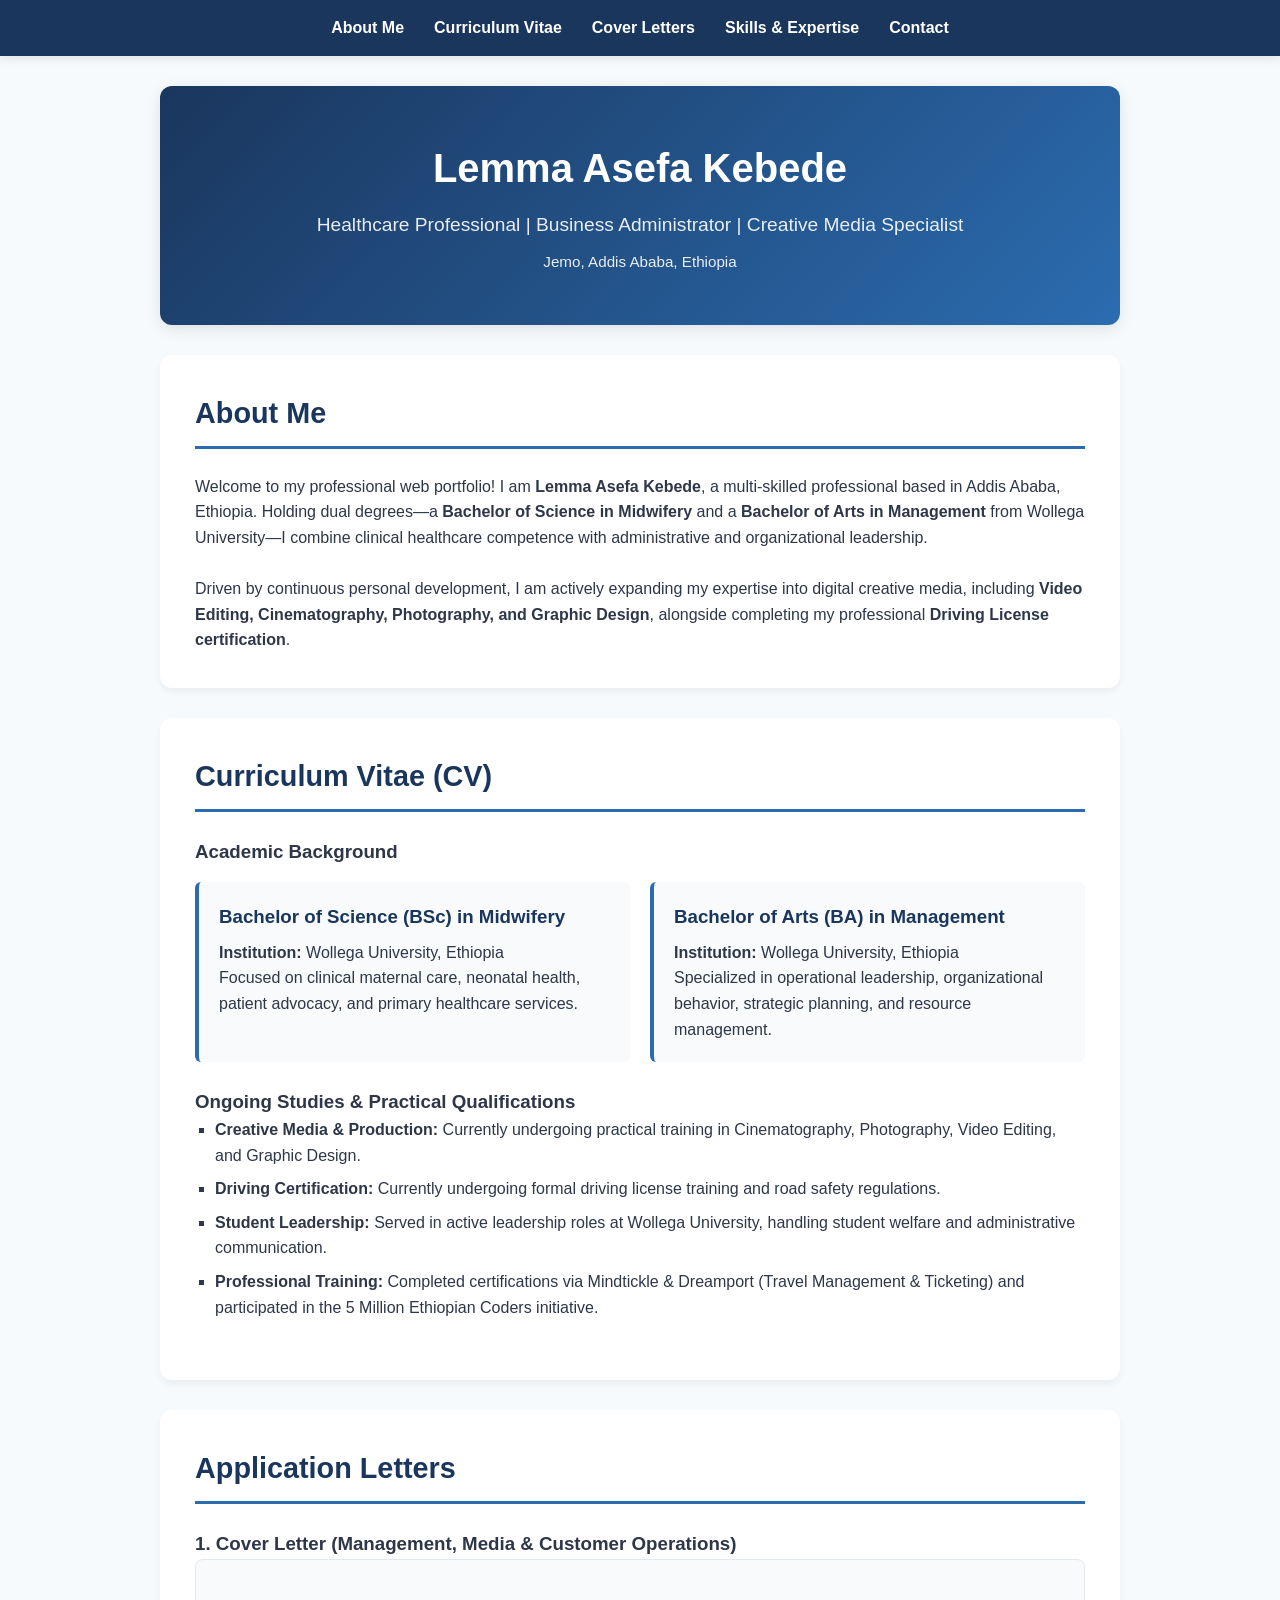
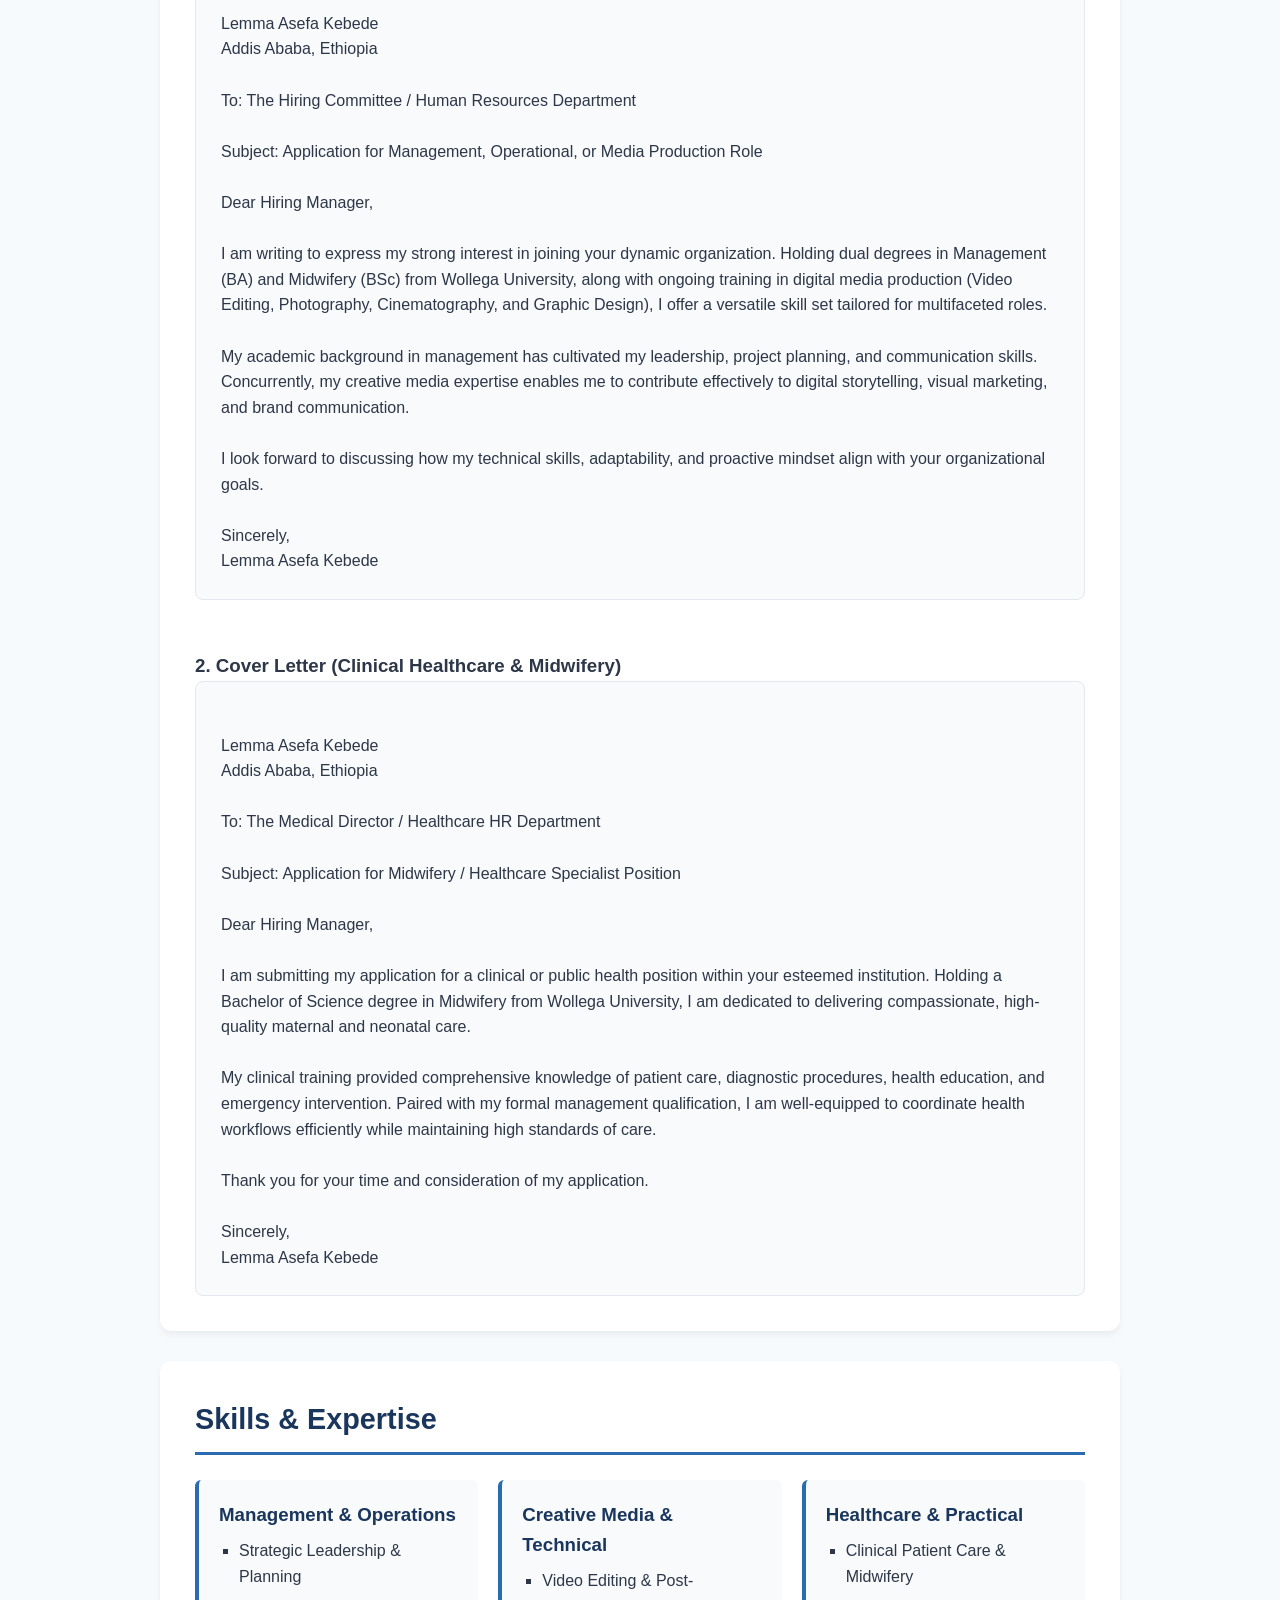
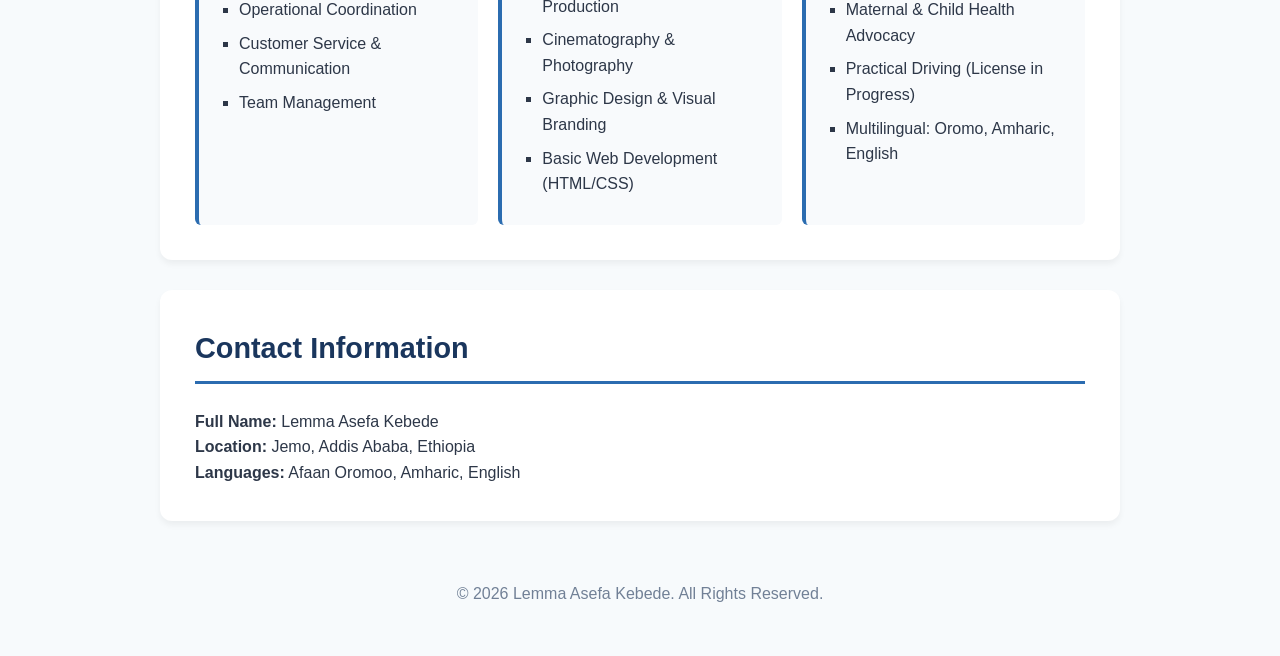
==== index.html @ 80854128 "Add files via upload" ====
<!DOCTYPE html>
<html lang="en">
<head>
    <meta charset="UTF-8">
    <meta name="viewport" content="width=device-width, initial-scale=1.0">
    <title>Lemma Asefa Kebede - Professional Portfolio</title>
    <link rel="stylesheet" href="https://cdnjs.cloudflare.com/ajax/libs/font-awesome/6.0.0/css/all.min.css">
    <style>
        :root {
            --primary-color: #1a365d;
            --secondary-color: #2b6cb0;
            --accent-color: #319795;
            --bg-color: #f7fafc;
            --card-bg: #ffffff;
            --text-color: #2d3748;
            --light-text: #718096;
        }

        * {
            box-sizing: border-box;
            margin: 0;
            padding: 0;
            font-family: 'Segoe UI', Tahoma, Geneva, Verdana, sans-serif;
        }

        body {
            background-color: var(--bg-color);
            color: var(--text-color);
            line-height: 1.6;
        }

        /* Navigation Bar */
        nav {
            background-color: var(--primary-color);
            position: sticky;
            top: 0;
            z-index: 1000;
            box-shadow: 0 2px 10px rgba(0, 0, 0, 0.1);
        }

        nav ul {
            display: flex;
            justify-content: center;
            list-style: none;
            padding: 15px 0;
            flex-wrap: wrap;
        }

        nav ul li {
            margin: 0 15px;
        }

        nav ul li a {
            color: #ffffff;
            text-decoration: none;
            font-weight: 600;
            transition: color 0.3s;
        }

        nav ul li a:hover {
            color: var(--accent-color);
        }

        /* Main Container */
        .container {
            max-width: 1000px;
            margin: 30px auto;
            padding: 0 20px;
        }

        /* Hero Section */
        .hero {
            background: linear-gradient(135deg, var(--primary-color), var(--secondary-color));
            color: white;
            padding: 50px 30px;
            border-radius: 12px;
            text-align: center;
            margin-bottom: 30px;
            box-shadow: 0 4px 15px rgba(0,0,0,0.1);
        }

        .hero h1 {
            font-size: 2.5rem;
            margin-bottom: 10px;
        }

        .hero p {
            font-size: 1.2rem;
            opacity: 0.9;
        }

        /* Content Sections */
        .section {
            background-color: var(--card-bg);
            padding: 35px;
            margin-bottom: 30px;
            border-radius: 12px;
            box-shadow: 0 4px 6px rgba(0, 0, 0, 0.05);
        }

        .section-title {
            color: var(--primary-color);
            border-bottom: 3px solid var(--secondary-color);
            padding-bottom: 10px;
            margin-bottom: 25px;
            font-size: 1.8rem;
        }

        /* Grid Layouts */
        .grid {
            display: grid;
            grid-template-columns: repeat(auto-fit, minmax(280px, 1fr));
            gap: 20px;
        }

        .card {
            background-color: #f8fafc;
            border-left: 4px solid var(--secondary-color);
            padding: 20px;
            border-radius: 6px;
        }

        .card h3 {
            color: var(--primary-color);
            margin-bottom: 8px;
        }

        /* List Items */
        ul.skills-list {
            list-style-type: square;
            margin-left: 20px;
        }

        ul.skills-list li {
            margin-bottom: 8px;
        }

        /* Application Letter Box */
        .letter-box {
            background-color: #f8fafc;
            border: 1px solid #e2e8f0;
            padding: 25px;
            border-radius: 8px;
            white-space: pre-line;
            font-family: inherit;
        }

        /* Footer */
        footer {
            text-align: center;
            padding: 20px 0;
            color: var(--light-text);
            margin-top: 40px;
        }
    </style>
</head>
<body>

    <nav>
        <ul>
            <li><a href="#about">About Me</a></li>
            <li><a href="#cv">Curriculum Vitae</a></li>
            <li><a href="#cover-letter">Cover Letters</a></li>
            <li><a href="#skills">Skills & Expertise</a></li>
            <li><a href="#contact">Contact</a></li>
        </ul>
    </nav>

    <div class="container">

        <!-- HERO SECTION -->
        <div class="hero">
            <h1>Lemma Asefa Kebede</h1>
            <p>Healthcare Professional | Business Administrator | Creative Media Specialist</p>
            <p style="font-size: 0.95rem; margin-top: 10px;">Jemo, Addis Ababa, Ethiopia</p>
        </div>

        <!-- ABOUT ME SECTION -->
        <div id="about" class="section">
            <h2 class="section-title">About Me</h2>
            <p>Welcome to my professional web portfolio! I am <strong>Lemma Asefa Kebede</strong>, a multi-skilled professional based in Addis Ababa, Ethiopia. Holding dual degrees—a <strong>Bachelor of Science in Midwifery</strong> and a <strong>Bachelor of Arts in Management</strong> from Wollega University—I combine clinical healthcare competence with administrative and organizational leadership.</p>
            <br>
            <p>Driven by continuous personal development, I am actively expanding my expertise into digital creative media, including <strong>Video Editing, Cinematography, Photography, and Graphic Design</strong>, alongside completing my professional <strong>Driving License certification</strong>.</p>
        </div>

        <!-- CURRICULUM VITAE SECTION -->
        <div id="cv" class="section">
            <h2 class="section-title">Curriculum Vitae (CV)</h2>

            <h3>Academic Background</h3>
            <div class="grid" style="margin-top: 15px; margin-bottom: 25px;">
                <div class="card">
                    <h3>Bachelor of Science (BSc) in Midwifery</h3>
                    <p><strong>Institution:</strong> Wollega University, Ethiopia</p>
                    <p>Focused on clinical maternal care, neonatal health, patient advocacy, and primary healthcare services.</p>
                </div>
                <div class="card">
                    <h3>Bachelor of Arts (BA) in Management</h3>
                    <p><strong>Institution:</strong> Wollega University, Ethiopia</p>
                    <p>Specialized in operational leadership, organizational behavior, strategic planning, and resource management.</p>
                </div>
            </div>

            <h3>Ongoing Studies & Practical Qualifications</h3>
            <ul class="skills-list" style="margin-bottom: 25px;">
                <li><strong>Creative Media & Production:</strong> Currently undergoing practical training in Cinematography, Photography, Video Editing, and Graphic Design.</li>
                <li><strong>Driving Certification:</strong> Currently undergoing formal driving license training and road safety regulations.</li>
                <li><strong>Student Leadership:</strong> Served in active leadership roles at Wollega University, handling student welfare and administrative communication.</li>
                <li><strong>Professional Training:</strong> Completed certifications via Mindtickle & Dreamport (Travel Management & Ticketing) and participated in the 5 Million Ethiopian Coders initiative.</li>
            </ul>
        </div>

        <!-- APPLICATION LETTERS SECTION -->
        <div id="cover-letter" class="section">
            <h2 class="section-title">Application Letters</h2>
            
            <h3>1. Cover Letter (Management, Media & Customer Operations)</h3>
            <div class="letter-box">
Lemma Asefa Kebede
Addis Ababa, Ethiopia

To: The Hiring Committee / Human Resources Department

Subject: Application for Management, Operational, or Media Production Role

Dear Hiring Manager,

I am writing to express my strong interest in joining your dynamic organization. Holding dual degrees in Management (BA) and Midwifery (BSc) from Wollega University, along with ongoing training in digital media production (Video Editing, Photography, Cinematography, and Graphic Design), I offer a versatile skill set tailored for multifaceted roles.

My academic background in management has cultivated my leadership, project planning, and communication skills. Concurrently, my creative media expertise enables me to contribute effectively to digital storytelling, visual marketing, and brand communication. 

I look forward to discussing how my technical skills, adaptability, and proactive mindset align with your organizational goals.

Sincerely,
Lemma Asefa Kebede
            </div>

            <br><br>

            <h3>2. Cover Letter (Clinical Healthcare & Midwifery)</h3>
            <div class="letter-box">
Lemma Asefa Kebede
Addis Ababa, Ethiopia

To: The Medical Director / Healthcare HR Department

Subject: Application for Midwifery / Healthcare Specialist Position

Dear Hiring Manager,

I am submitting my application for a clinical or public health position within your esteemed institution. Holding a Bachelor of Science degree in Midwifery from Wollega University, I am dedicated to delivering compassionate, high-quality maternal and neonatal care.

My clinical training provided comprehensive knowledge of patient care, diagnostic procedures, health education, and emergency intervention. Paired with my formal management qualification, I am well-equipped to coordinate health workflows efficiently while maintaining high standards of care.

Thank you for your time and consideration of my application.

Sincerely,
Lemma Asefa Kebede
            </div>
        </div>

        <!-- SKILLS & EXPERTISE SECTION -->
        <div id="skills" class="section">
            <h2 class="section-title">Skills & Expertise</h2>

            <div class="grid">
                <div class="card">
                    <h3>Management & Operations</h3>
                    <ul class="skills-list">
                        <li>Strategic Leadership & Planning</li>
                        <li>Operational Coordination</li>
                        <li>Customer Service & Communication</li>
                        <li>Team Management</li>
                    </ul>
                </div>

                <div class="card">
                    <h3>Creative Media & Technical</h3>
                    <ul class="skills-list">
                        <li>Video Editing & Post-Production</li>
                        <li>Cinematography & Photography</li>
                        <li>Graphic Design & Visual Branding</li>
                        <li>Basic Web Development (HTML/CSS)</li>
                    </ul>
                </div>

                <div class="card">
                    <h3>Healthcare & Practical</h3>
                    <ul class="skills-list">
                        <li>Clinical Patient Care & Midwifery</li>
                        <li>Maternal & Child Health Advocacy</li>
                        <li>Practical Driving (License in Progress)</li>
                        <li>Multilingual: Oromo, Amharic, English</li>
                    </ul>
                </div>
            </div>
        </div>

        <!-- CONTACT SECTION -->
        <div id="contact" class="section">
            <h2 class="section-title">Contact Information</h2>
            <p><strong>Full Name:</strong> Lemma Asefa Kebede</p>
            <p><strong>Location:</strong> Jemo, Addis Ababa, Ethiopia</p>
            <p><strong>Languages:</strong> Afaan Oromoo, Amharic, English</p>
        </div>

        <footer>
            <p>&copy; 2026 Lemma Asefa Kebede. All Rights Reserved.</p>
        </footer>

    </div>

</body>
</html>
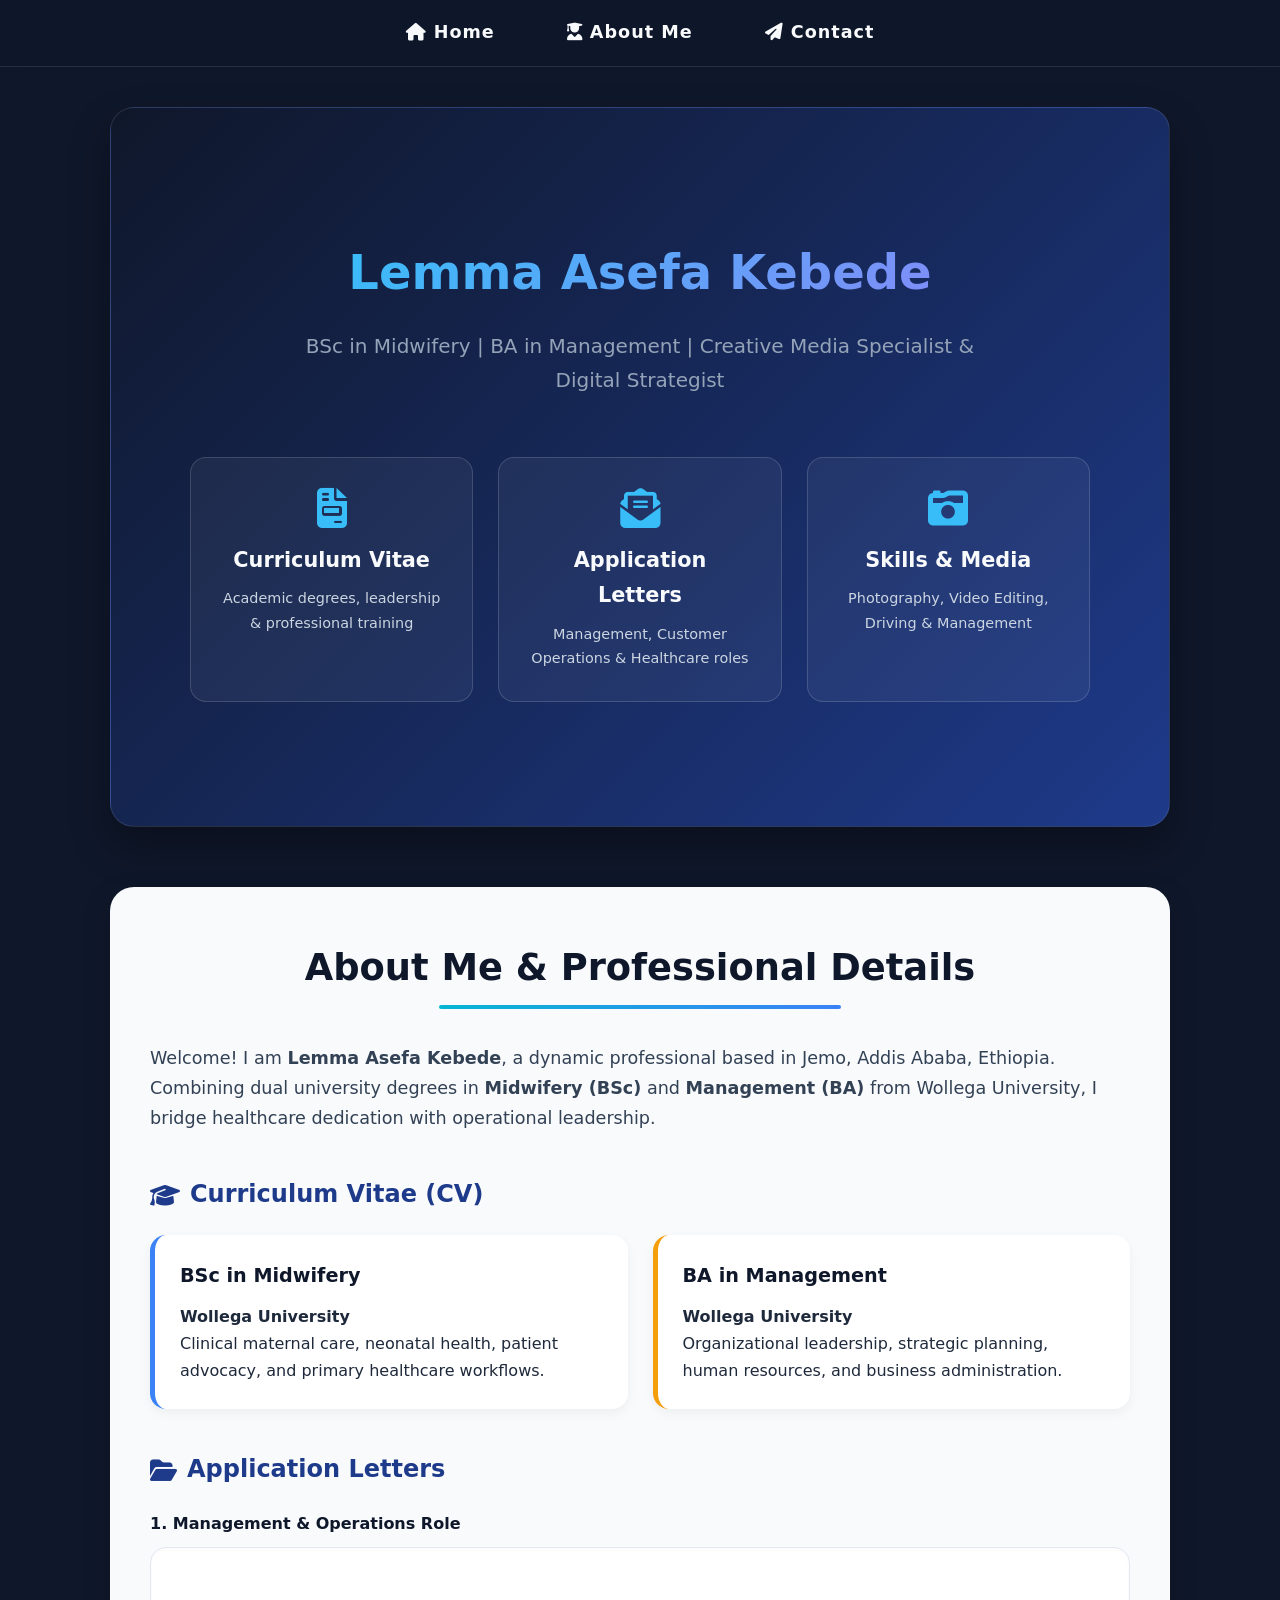
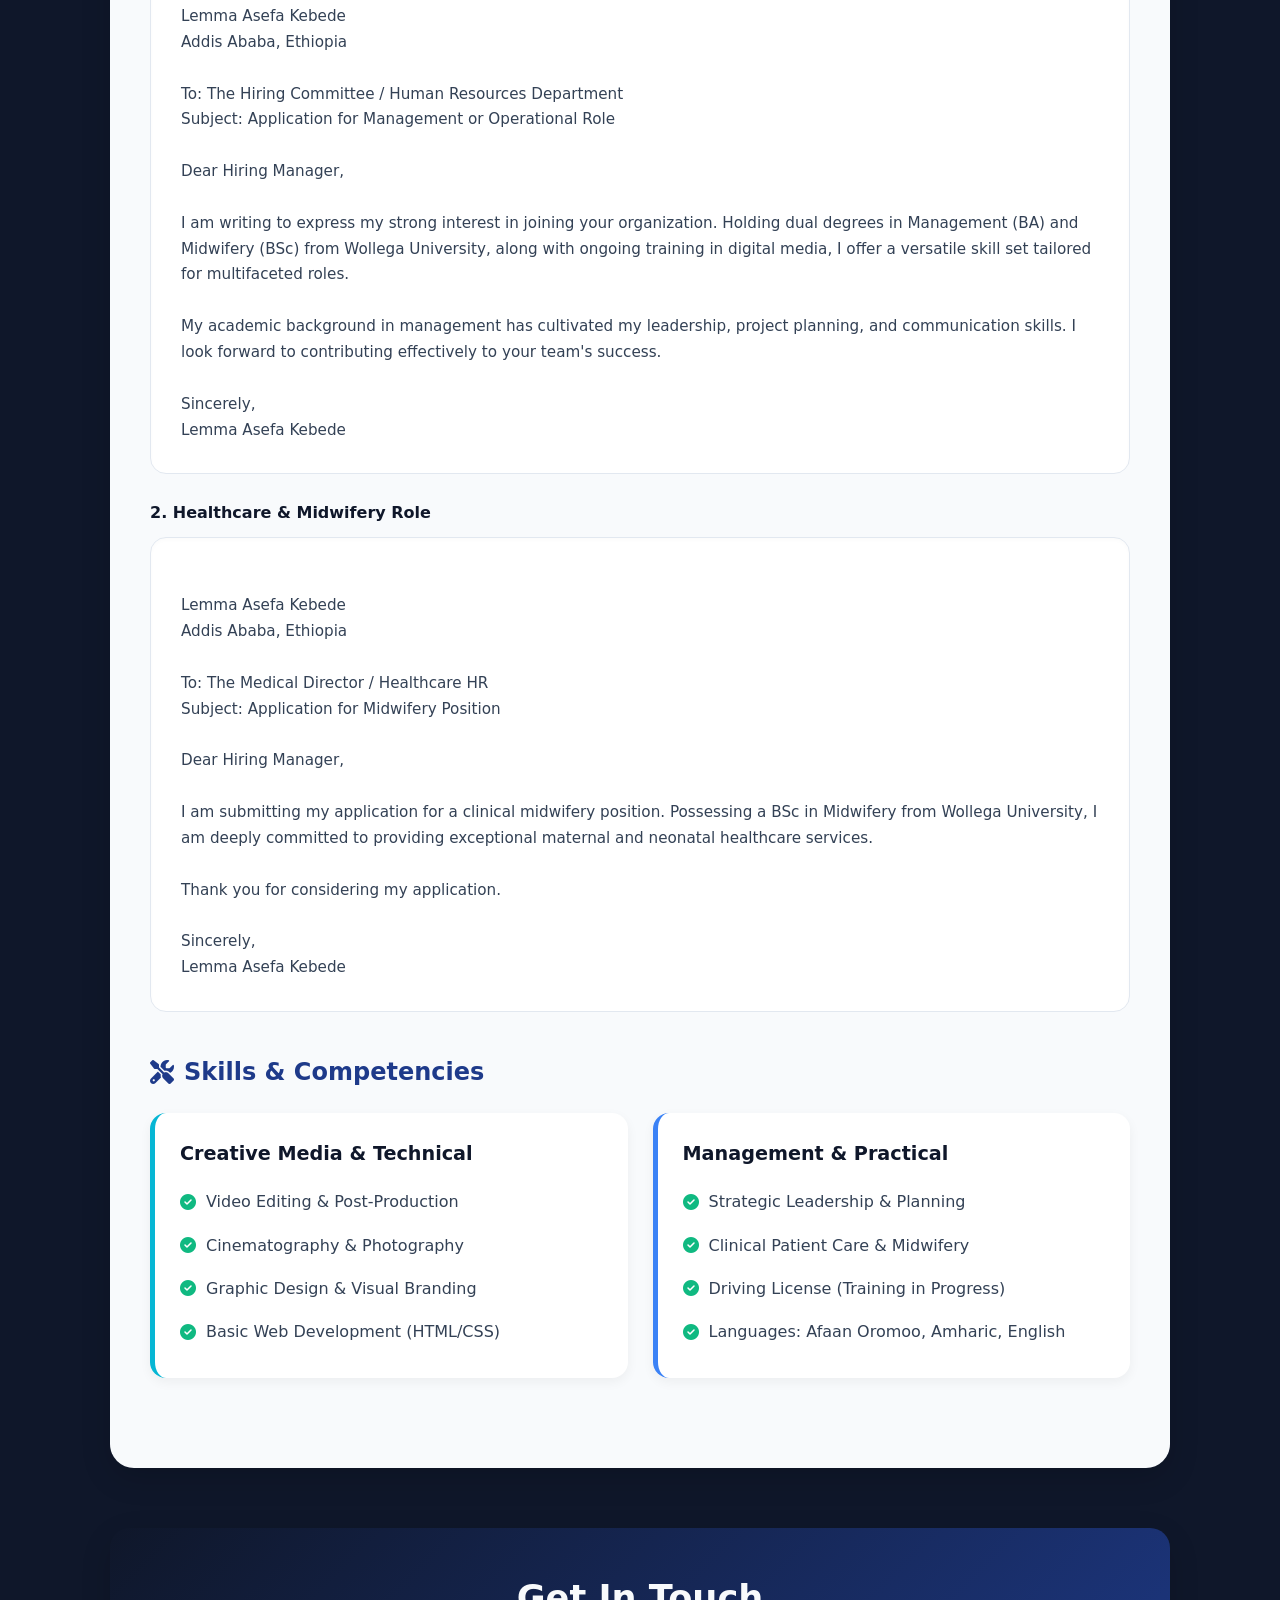
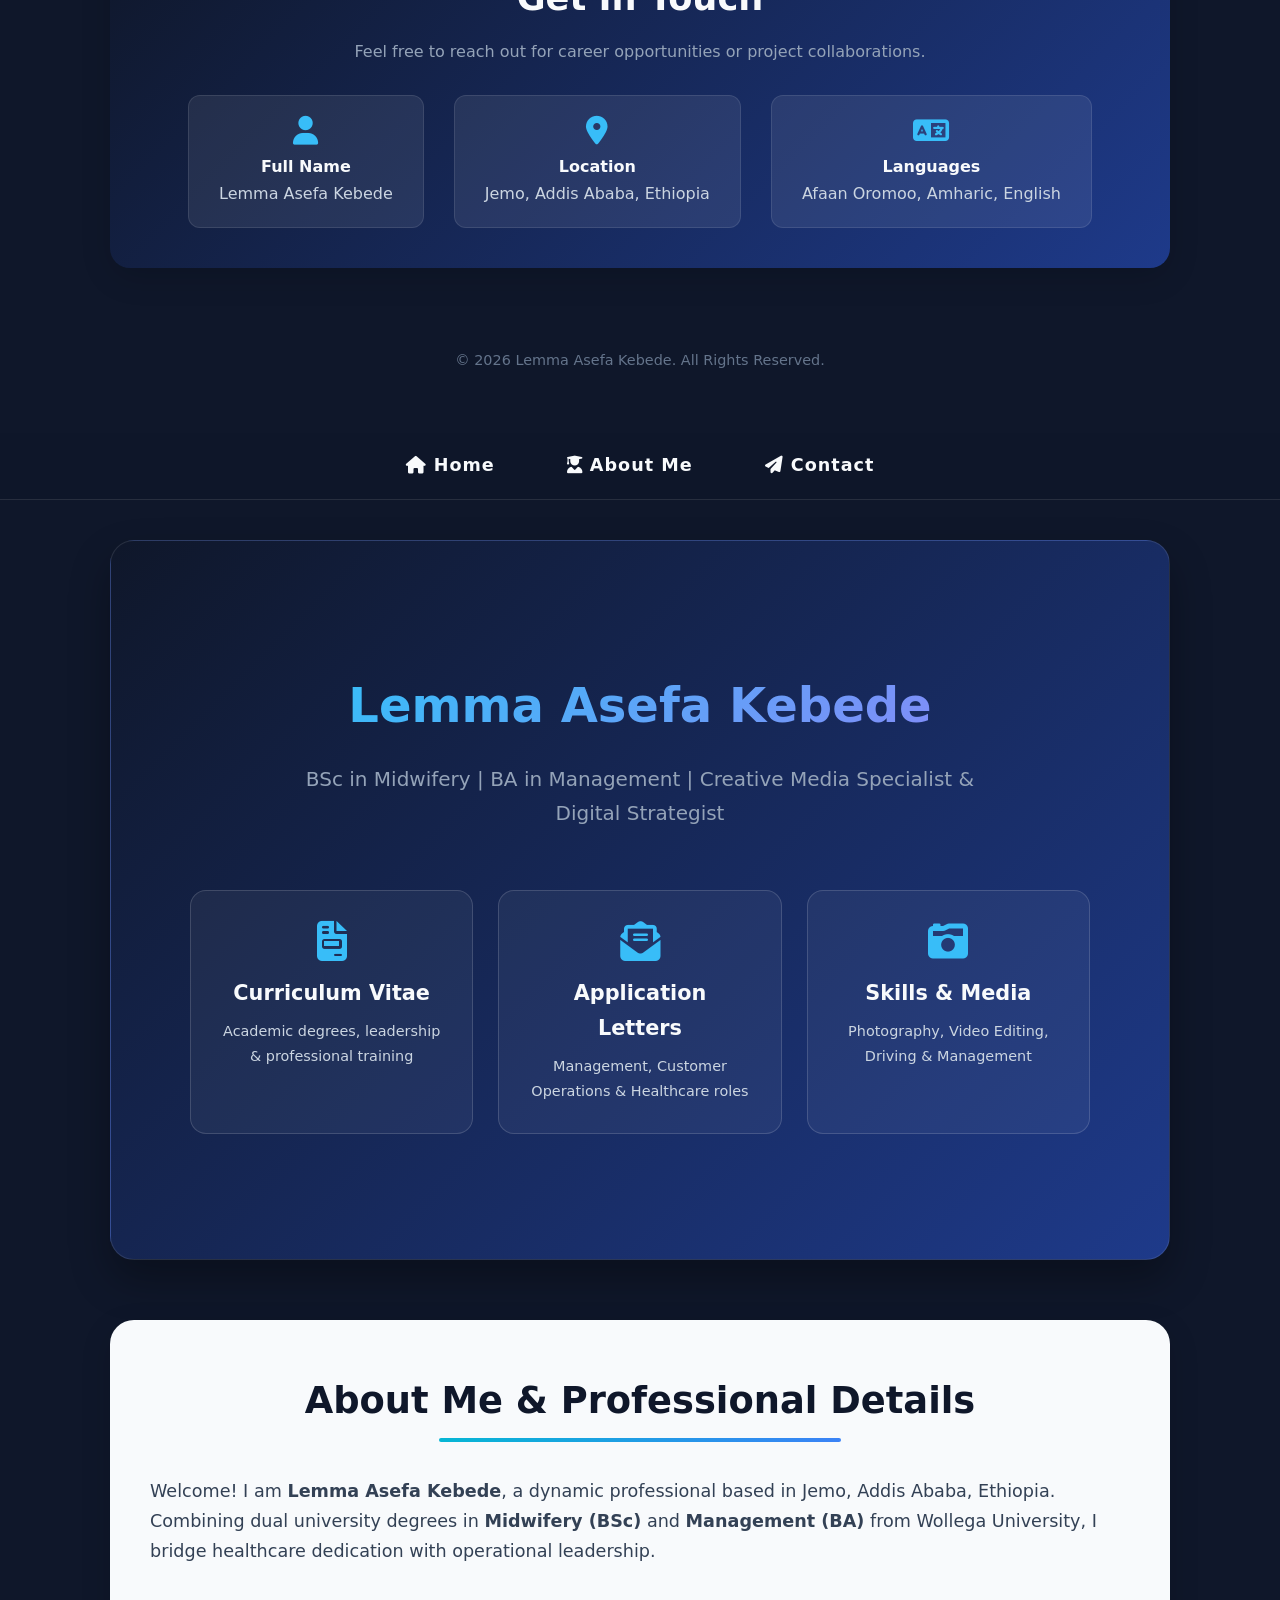
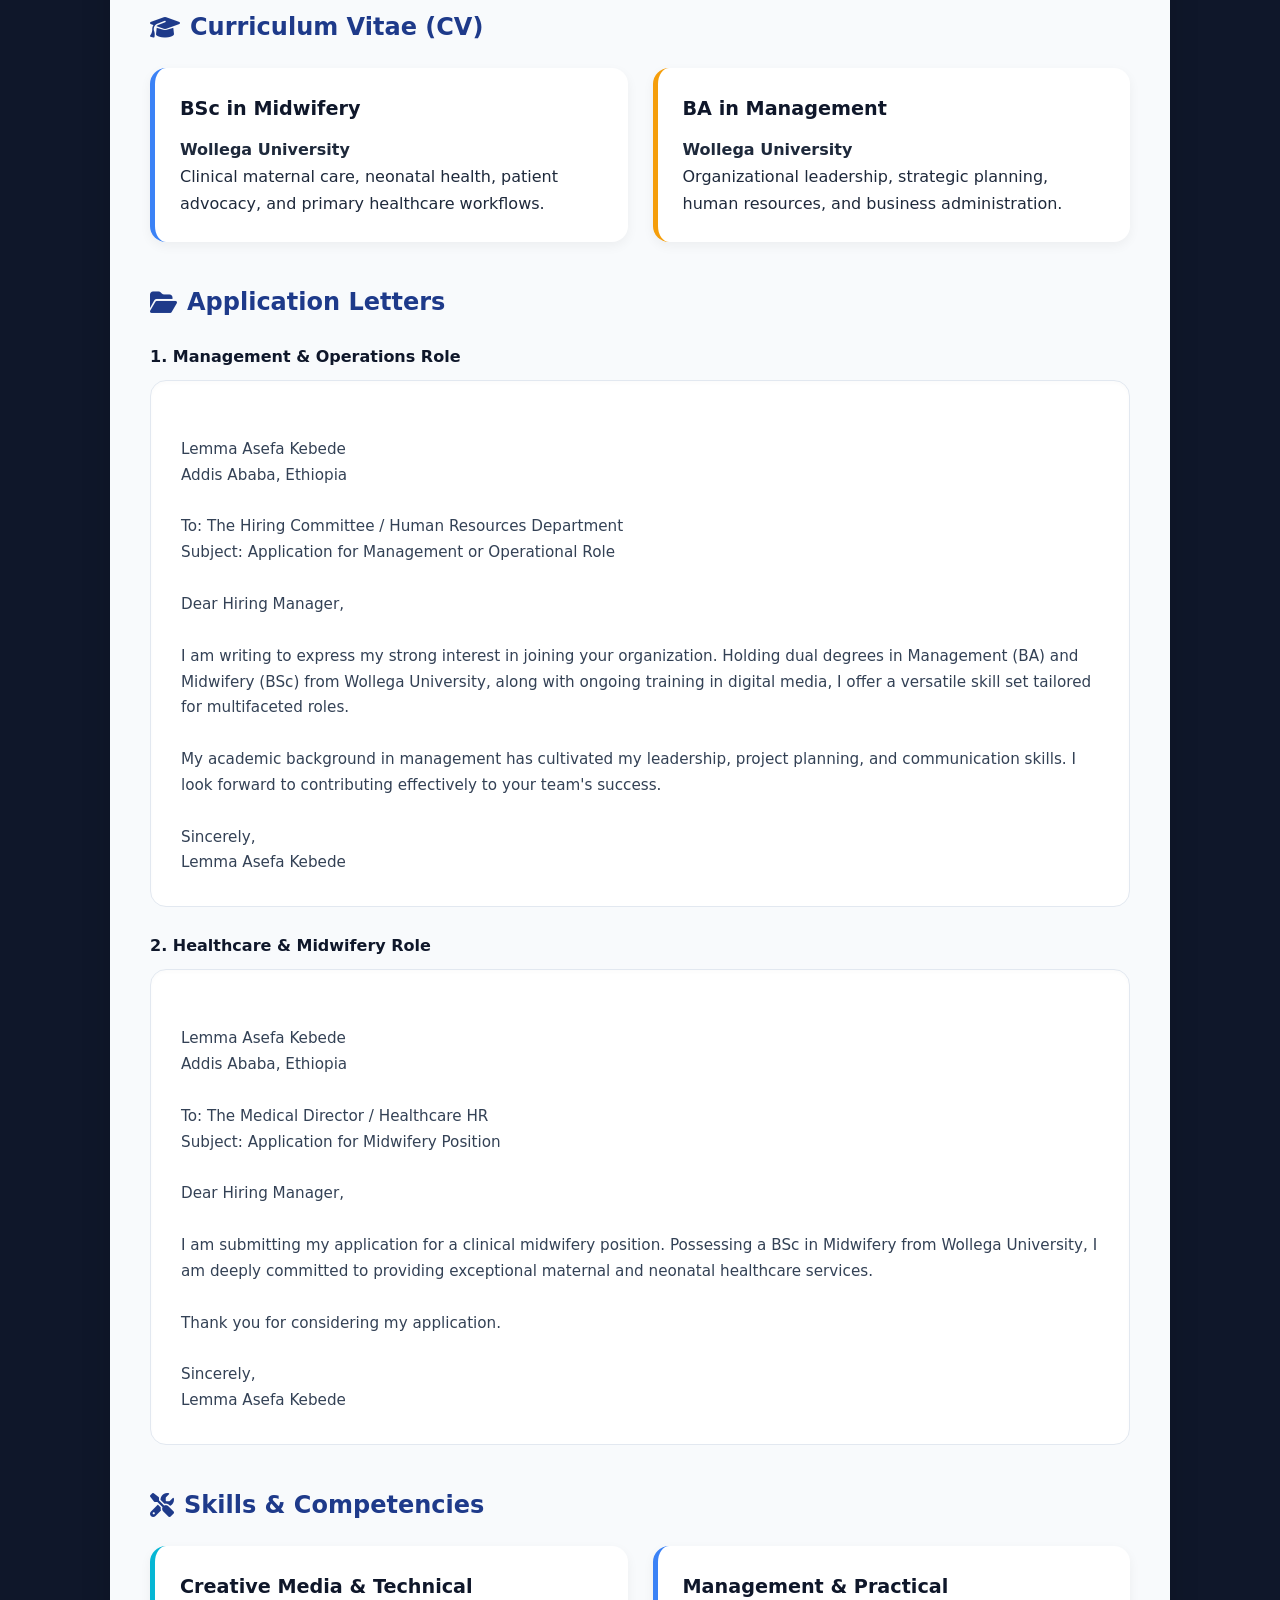
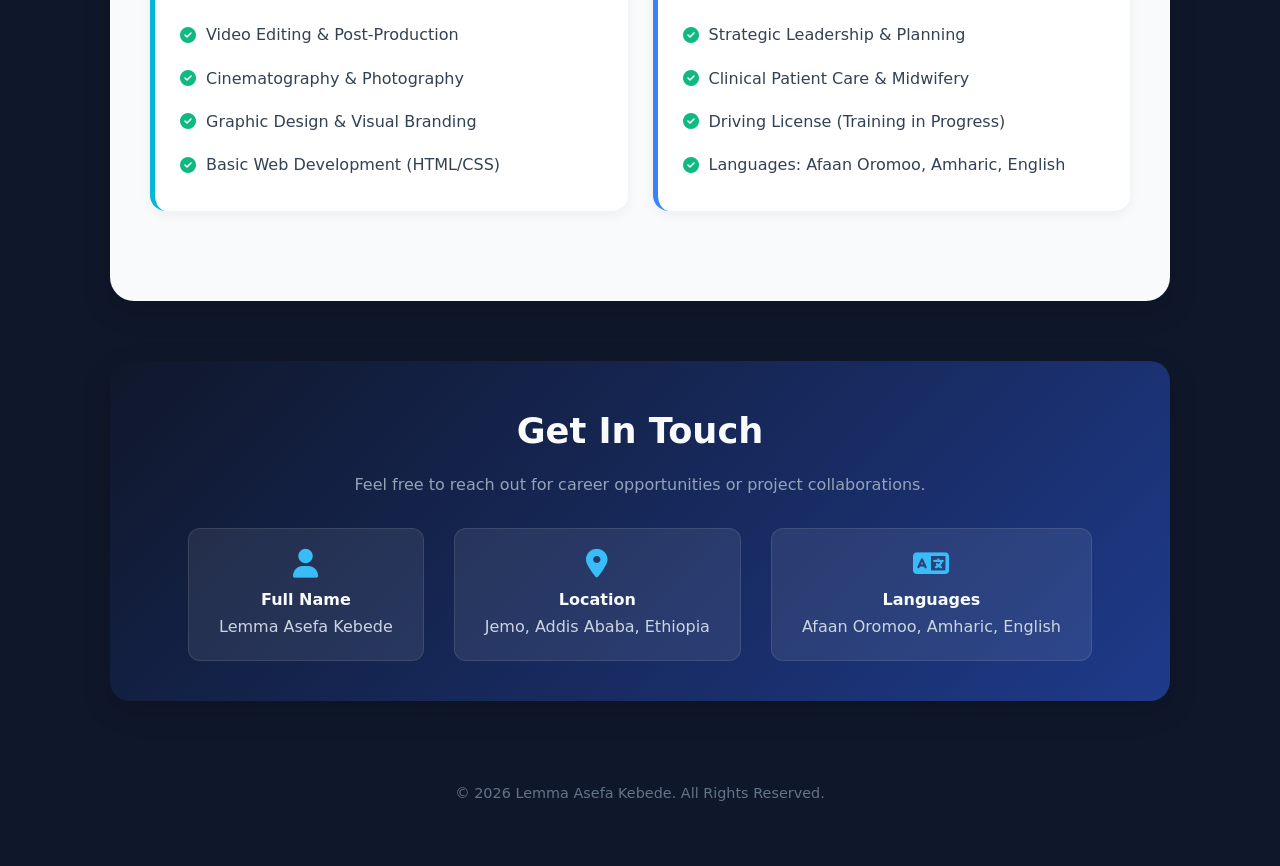
==== commit f690df52: "Add files via upload" ====
--- a/index.html
+++ b/index.html
@@ -4,305 +4,451 @@
     <meta charset="UTF-8">
     <meta name="viewport" content="width=device-width, initial-scale=1.0">
     <title>Lemma Asefa Kebede - Professional Portfolio</title>
-    <link rel="stylesheet" href="https://cdnjs.cloudflare.com/ajax/libs/font-awesome/6.0.0/css/all.min.css">
+    <link rel="stylesheet" href="https://cdnjs.cloudflare.com/ajax/libs/font-awesome/6.4.0/css/all.min.css">
     <style>
         :root {
-            --primary-color: #1a365d;
-            --secondary-color: #2b6cb0;
-            --accent-color: #319795;
-            --bg-color: #f7fafc;
-            --card-bg: #ffffff;
-            --text-color: #2d3748;
-            --light-text: #718096;
+            --primary-grad: linear-gradient(135deg, #0f172a 0%, #1e3a8a 100%);
+            --accent-grad: linear-gradient(135deg, #06b6d4 0%, #3b82f6 100%);
+            --card-grad: linear-gradient(135deg, #ffffff 0%, #f1f5f9 100%);
+            --gold-grad: linear-gradient(135deg, #f59e0b 0%, #d97706 100%);
+            --bg-color: #0f172a;
+            --text-dark: #1e293b;
+            --text-light: #f8fafc;
         }
 
         * {
             box-sizing: border-box;
             margin: 0;
             padding: 0;
-            font-family: 'Segoe UI', Tahoma, Geneva, Verdana, sans-serif;
+            font-family: 'Segoe UI', system-ui, -apple-system, sans-serif;
+            scroll-behavior: smooth;
         }
 
         body {
             background-color: var(--bg-color);
-            color: var(--text-color);
-            line-height: 1.6;
-        }
-
-        /* Navigation Bar */
+            color: var(--text-dark);
+            line-height: 1.7;
+        }
+
+        /* Modern Navigation */
         nav {
-            background-color: var(--primary-color);
+            background: rgba(15, 23, 42, 0.9);
+            backdrop-filter: blur(10px);
             position: sticky;
             top: 0;
             z-index: 1000;
-            box-shadow: 0 2px 10px rgba(0, 0, 0, 0.1);
+            border-bottom: 1px solid rgba(255, 255, 255, 0.1);
         }
 
         nav ul {
             display: flex;
             justify-content: center;
             list-style: none;
-            padding: 15px 0;
+            padding: 18px 0;
+            gap: 40px;
+        }
+
+        nav ul li a {
+            color: var(--text-light);
+            text-decoration: none;
+            font-weight: 700;
+            font-size: 1.1rem;
+            letter-spacing: 1px;
+            transition: all 0.3s;
+            padding: 8px 16px;
+            border-radius: 20px;
+        }
+
+        nav ul li a:hover {
+            background: var(--accent-grad);
+            box-shadow: 0 4px 15px rgba(6, 182, 212, 0.4);
+        }
+
+        /* Container */
+        .container {
+            max-width: 1100px;
+            margin: 0 auto;
+            padding: 40px 20px;
+        }
+
+        /* 1. HOME SECTION */
+        #home {
+            min-height: 80vh;
+            display: flex;
+            flex-direction: column;
+            justify-content: center;
+            align-items: center;
+            text-align: center;
+            background: var(--primary-grad);
+            border-radius: 24px;
+            padding: 60px 20px;
+            box-shadow: 0 20px 40px rgba(0,0,0,0.3);
+            margin-bottom: 60px;
+            color: var(--text-light);
+            border: 1px solid rgba(255,255,255,0.1);
+        }
+
+        .hero-title {
+            font-size: 3rem;
+            font-weight: 800;
+            background: linear-gradient(135deg, #38bdf8, #818cf8);
+            -webkit-background-clip: text;
+            -webkit-text-fill-color: transparent;
+            margin-bottom: 15px;
+        }
+
+        .hero-subtitle {
+            font-size: 1.25rem;
+            color: #94a3b8;
+            max-width: 700px;
+            margin-bottom: 40px;
+        }
+
+        /* Clickable Navigation Cards in Home */
+        .home-cards {
+            display: grid;
+            grid-template-columns: repeat(auto-fit, minmax(260px, 1fr));
+            gap: 25px;
+            width: 100%;
+            max-width: 900px;
+            margin-top: 20px;
+        }
+
+        .click-card {
+            background: rgba(255, 255, 255, 0.05);
+            border: 1px solid rgba(255, 255, 255, 0.15);
+            padding: 30px;
+            border-radius: 16px;
+            color: var(--text-light);
+            text-decoration: none;
+            transition: all 0.4s ease;
+            display: flex;
+            flex-direction: column;
+            align-items: center;
+        }
+
+        .click-card i {
+            font-size: 2.5rem;
+            margin-bottom: 15px;
+            color: #38bdf8;
+        }
+
+        .click-card:hover {
+            transform: translateY(-8px);
+            background: rgba(255, 255, 255, 0.15);
+            box-shadow: 0 10px 25px rgba(56, 189, 248, 0.25);
+            border-color: #38bdf8;
+        }
+
+        .click-card h3 {
+            font-size: 1.3rem;
+            margin-bottom: 8px;
+        }
+
+        .click-card p {
+            font-size: 0.9rem;
+            color: #cbd5e1;
+        }
+
+        /* GENERAL SECTION STYLING */
+        .main-section {
+            background: #f8fafc;
+            border-radius: 24px;
+            padding: 50px 40px;
+            margin-bottom: 60px;
+            box-shadow: 0 10px 30px rgba(0,0,0,0.15);
+        }
+
+        .section-header {
+            text-align: center;
+            margin-bottom: 45px;
+        }
+
+        .section-header h2 {
+            font-size: 2.3rem;
+            color: #0f172a;
+            position: relative;
+            display: inline-block;
+        }
+
+        .section-header h2::after {
+            content: '';
+            width: 60%;
+            height: 4px;
+            background: var(--accent-grad);
+            position: absolute;
+            bottom: -10px;
+            left: 20%;
+            border-radius: 2px;
+        }
+
+        /* 2. ABOUT ME SECTION (DETAILS) */
+        .detail-block {
+            margin-bottom: 40px;
+        }
+
+        .detail-title {
+            font-size: 1.5rem;
+            color: #1e3a8a;
+            margin-bottom: 20px;
+            display: flex;
+            align-items: center;
+            gap: 10px;
+        }
+
+        .grid-2 {
+            display: grid;
+            grid-template-columns: repeat(auto-fit, minmax(300px, 1fr));
+            gap: 25px;
+        }
+
+        .feature-card {
+            background: #ffffff;
+            padding: 25px;
+            border-radius: 16px;
+            border-left: 5px solid #3b82f6;
+            box-shadow: 0 4px 12px rgba(0,0,0,0.05);
+        }
+
+        .feature-card.gold {
+            border-left-color: #f59e0b;
+        }
+
+        .feature-card.teal {
+            border-left-color: #06b6d4;
+        }
+
+        .feature-card h4 {
+            font-size: 1.2rem;
+            color: #0f172a;
+            margin-bottom: 10px;
+        }
+
+        .letter-box {
+            background: #ffffff;
+            border: 1px solid #e2e8f0;
+            padding: 30px;
+            border-radius: 16px;
+            white-space: pre-line;
+            font-size: 0.95rem;
+            color: #334155;
+            box-shadow: inset 0 2px 4px rgba(0,0,0,0.02);
+        }
+
+        .skills-list {
+            list-style: none;
+        }
+
+        .skills-list li {
+            padding: 8px 0;
+            display: flex;
+            align-items: center;
+            gap: 10px;
+            color: #334155;
+        }
+
+        .skills-list li i {
+            color: #10b981;
+        }
+
+        /* 3. CONTACT SECTION */
+        .contact-card {
+            background: var(--primary-grad);
+            color: var(--text-light);
+            padding: 40px;
+            border-radius: 20px;
+            text-align: center;
+        }
+
+        .contact-info {
+            display: flex;
+            justify-content: center;
             flex-wrap: wrap;
-        }
-
-        nav ul li {
-            margin: 0 15px;
-        }
-
-        nav ul li a {
-            color: #ffffff;
-            text-decoration: none;
-            font-weight: 600;
-            transition: color 0.3s;
-        }
-
-        nav ul li a:hover {
-            color: var(--accent-color);
-        }
-
-        /* Main Container */
-        .container {
-            max-width: 1000px;
-            margin: 30px auto;
-            padding: 0 20px;
-        }
-
-        /* Hero Section */
-        .hero {
-            background: linear-gradient(135deg, var(--primary-color), var(--secondary-color));
-            color: white;
-            padding: 50px 30px;
+            gap: 30px;
+            margin-top: 30px;
+        }
+
+        .info-item {
+            background: rgba(255, 255, 255, 0.08);
+            padding: 20px 30px;
             border-radius: 12px;
-            text-align: center;
-            margin-bottom: 30px;
-            box-shadow: 0 4px 15px rgba(0,0,0,0.1);
-        }
-
-        .hero h1 {
-            font-size: 2.5rem;
-            margin-bottom: 10px;
-        }
-
-        .hero p {
-            font-size: 1.2rem;
-            opacity: 0.9;
-        }
-
-        /* Content Sections */
-        .section {
-            background-color: var(--card-bg);
-            padding: 35px;
-            margin-bottom: 30px;
-            border-radius: 12px;
-            box-shadow: 0 4px 6px rgba(0, 0, 0, 0.05);
-        }
-
-        .section-title {
-            color: var(--primary-color);
-            border-bottom: 3px solid var(--secondary-color);
-            padding-bottom: 10px;
-            margin-bottom: 25px;
+            border: 1px solid rgba(255,255,255,0.1);
+        }
+
+        .info-item i {
             font-size: 1.8rem;
-        }
-
-        /* Grid Layouts */
-        .grid {
-            display: grid;
-            grid-template-columns: repeat(auto-fit, minmax(280px, 1fr));
-            gap: 20px;
-        }
-
-        .card {
-            background-color: #f8fafc;
-            border-left: 4px solid var(--secondary-color);
-            padding: 20px;
-            border-radius: 6px;
-        }
-
-        .card h3 {
-            color: var(--primary-color);
+            color: #38bdf8;
             margin-bottom: 8px;
         }
 
-        /* List Items */
-        ul.skills-list {
-            list-style-type: square;
-            margin-left: 20px;
-        }
-
-        ul.skills-list li {
-            margin-bottom: 8px;
-        }
-
-        /* Application Letter Box */
-        .letter-box {
-            background-color: #f8fafc;
-            border: 1px solid #e2e8f0;
-            padding: 25px;
-            border-radius: 8px;
-            white-space: pre-line;
-            font-family: inherit;
-        }
-
-        /* Footer */
         footer {
             text-align: center;
+            color: #64748b;
             padding: 20px 0;
-            color: var(--light-text);
-            margin-top: 40px;
+            font-size: 0.9rem;
         }
     </style>
 </head>
 <body>
 
+    <!-- NAVIGATION (KUTAALEE 3 QOFA) -->
     <nav>
         <ul>
-            <li><a href="#about">About Me</a></li>
-            <li><a href="#cv">Curriculum Vitae</a></li>
-            <li><a href="#cover-letter">Cover Letters</a></li>
-            <li><a href="#skills">Skills & Expertise</a></li>
-            <li><a href="#contact">Contact</a></li>
+            <li><a href="#home"><i class="fas fa-home"></i> Home</a></li>
+            <li><a href="#about"><i class="fas fa-user-graduate"></i> About Me</a></li>
+            <li><a href="#contact"><i class="fas fa-paper-plane"></i> Contact</a></li>
         </ul>
     </nav>
 
     <div class="container">
 
-        <!-- HERO SECTION -->
-        <div class="hero">
-            <h1>Lemma Asefa Kebede</h1>
-            <p>Healthcare Professional | Business Administrator | Creative Media Specialist</p>
-            <p style="font-size: 0.95rem; margin-top: 10px;">Jemo, Addis Ababa, Ethiopia</p>
-        </div>
-
-        <!-- ABOUT ME SECTION -->
-        <div id="about" class="section">
-            <h2 class="section-title">About Me</h2>
-            <p>Welcome to my professional web portfolio! I am <strong>Lemma Asefa Kebede</strong>, a multi-skilled professional based in Addis Ababa, Ethiopia. Holding dual degrees—a <strong>Bachelor of Science in Midwifery</strong> and a <strong>Bachelor of Arts in Management</strong> from Wollega University—I combine clinical healthcare competence with administrative and organizational leadership.</p>
-            <br>
-            <p>Driven by continuous personal development, I am actively expanding my expertise into digital creative media, including <strong>Video Editing, Cinematography, Photography, and Graphic Design</strong>, alongside completing my professional <strong>Driving License certification</strong>.</p>
-        </div>
-
-        <!-- CURRICULUM VITAE SECTION -->
-        <div id="cv" class="section">
-            <h2 class="section-title">Curriculum Vitae (CV)</h2>
-
-            <h3>Academic Background</h3>
-            <div class="grid" style="margin-top: 15px; margin-bottom: 25px;">
-                <div class="card">
-                    <h3>Bachelor of Science (BSc) in Midwifery</h3>
-                    <p><strong>Institution:</strong> Wollega University, Ethiopia</p>
-                    <p>Focused on clinical maternal care, neonatal health, patient advocacy, and primary healthcare services.</p>
+        <!-- 1. HOME SECTION -->
+        <section id="home">
+            <h1 class="hero-title">Lemma Asefa Kebede</h1>
+            <p class="hero-subtitle">BSc in Midwifery | BA in Management | Creative Media Specialist & Digital Strategist</p>
+
+            <!-- CLICKABLE CARDS (BAAFATA HAWWATAAYYAA) -->
+            <div class="home-cards">
+                <a href="#cv-details" class="click-card">
+                    <i class="fas fa-file-invoice"></i>
+                    <h3>Curriculum Vitae</h3>
+                    <p>Academic degrees, leadership & professional training</p>
+                </a>
+                <a href="#applications" class="click-card">
+                    <i class="fas fa-envelope-open-text"></i>
+                    <h3>Application Letters</h3>
+                    <p>Management, Customer Operations & Healthcare roles</p>
+                </a>
+                <a href="#skills-details" class="click-card">
+                    <i class="fas fa-camera-retro"></i>
+                    <h3>Skills & Media</h3>
+                    <p>Photography, Video Editing, Driving & Management</p>
+                </a>
+            </div>
+        </section>
+
+        <!-- 2. ABOUT ME SECTION (GUUTUU & DETAIL) -->
+        <section id="about" class="main-section">
+            <div class="section-header">
+                <h2>About Me & Professional Details</h2>
+            </div>
+
+            <!-- Profile Summary -->
+            <div class="detail-block">
+                <p style="font-size: 1.1rem; color: #334155; margin-bottom: 20px;">
+                    Welcome! I am <strong>Lemma Asefa Kebede</strong>, a dynamic professional based in Jemo, Addis Ababa, Ethiopia. Combining dual university degrees in <strong>Midwifery (BSc)</strong> and <strong>Management (BA)</strong> from Wollega University, I bridge healthcare dedication with operational leadership.
+                </p>
+            </div>
+
+            <!-- CV Subsection -->
+            <div id="cv-details" class="detail-block">
+                <h3 class="detail-title"><i class="fas fa-graduation-cap"></i> Curriculum Vitae (CV)</h3>
+                <div class="grid-2">
+                    <div class="feature-card">
+                        <h4>BSc in Midwifery</h4>
+                        <p><strong>Wollega University</strong></p>
+                        <p>Clinical maternal care, neonatal health, patient advocacy, and primary healthcare workflows.</p>
+                    </div>
+                    <div class="feature-card gold">
+                        <h4>BA in Management</h4>
+                        <p><strong>Wollega University</strong></p>
+                        <p>Organizational leadership, strategic planning, human resources, and business administration.</p>
+                    </div>
                 </div>
-                <div class="card">
-                    <h3>Bachelor of Arts (BA) in Management</h3>
-                    <p><strong>Institution:</strong> Wollega University, Ethiopia</p>
-                    <p>Specialized in operational leadership, organizational behavior, strategic planning, and resource management.</p>
-                </div>
-            </div>
-
-            <h3>Ongoing Studies & Practical Qualifications</h3>
-            <ul class="skills-list" style="margin-bottom: 25px;">
-                <li><strong>Creative Media & Production:</strong> Currently undergoing practical training in Cinematography, Photography, Video Editing, and Graphic Design.</li>
-                <li><strong>Driving Certification:</strong> Currently undergoing formal driving license training and road safety regulations.</li>
-                <li><strong>Student Leadership:</strong> Served in active leadership roles at Wollega University, handling student welfare and administrative communication.</li>
-                <li><strong>Professional Training:</strong> Completed certifications via Mindtickle & Dreamport (Travel Management & Ticketing) and participated in the 5 Million Ethiopian Coders initiative.</li>
-            </ul>
-        </div>
-
-        <!-- APPLICATION LETTERS SECTION -->
-        <div id="cover-letter" class="section">
-            <h2 class="section-title">Application Letters</h2>
-            
-            <h3>1. Cover Letter (Management, Media & Customer Operations)</h3>
-            <div class="letter-box">
+            </div>
+
+            <!-- Application Letters Subsection -->
+            <div id="applications" class="detail-block" style="margin-top: 40px;">
+                <h3 class="detail-title"><i class="fas fa-folder-open"></i> Application Letters</h3>
+                
+                <h4 style="margin-bottom: 10px; color: #0f172a;">1. Management & Operations Role</h4>
+                <div class="letter-box">
 Lemma Asefa Kebede
 Addis Ababa, Ethiopia
 
 To: The Hiring Committee / Human Resources Department
-
-Subject: Application for Management, Operational, or Media Production Role
+Subject: Application for Management or Operational Role
 
 Dear Hiring Manager,
 
-I am writing to express my strong interest in joining your dynamic organization. Holding dual degrees in Management (BA) and Midwifery (BSc) from Wollega University, along with ongoing training in digital media production (Video Editing, Photography, Cinematography, and Graphic Design), I offer a versatile skill set tailored for multifaceted roles.
-
-My academic background in management has cultivated my leadership, project planning, and communication skills. Concurrently, my creative media expertise enables me to contribute effectively to digital storytelling, visual marketing, and brand communication. 
-
-I look forward to discussing how my technical skills, adaptability, and proactive mindset align with your organizational goals.
+I am writing to express my strong interest in joining your organization. Holding dual degrees in Management (BA) and Midwifery (BSc) from Wollega University, along with ongoing training in digital media, I offer a versatile skill set tailored for multifaceted roles.
+
+My academic background in management has cultivated my leadership, project planning, and communication skills. I look forward to contributing effectively to your team's success.
 
 Sincerely,
 Lemma Asefa Kebede
-            </div>
-
-            <br><br>
-
-            <h3>2. Cover Letter (Clinical Healthcare & Midwifery)</h3>
-            <div class="letter-box">
+                </div>
+
+                <h4 style="margin-top: 25px; margin-bottom: 10px; color: #0f172a;">2. Healthcare & Midwifery Role</h4>
+                <div class="letter-box">
 Lemma Asefa Kebede
 Addis Ababa, Ethiopia
 
-To: The Medical Director / Healthcare HR Department
-
-Subject: Application for Midwifery / Healthcare Specialist Position
+To: The Medical Director / Healthcare HR
+Subject: Application for Midwifery Position
 
 Dear Hiring Manager,
 
-I am submitting my application for a clinical or public health position within your esteemed institution. Holding a Bachelor of Science degree in Midwifery from Wollega University, I am dedicated to delivering compassionate, high-quality maternal and neonatal care.
-
-My clinical training provided comprehensive knowledge of patient care, diagnostic procedures, health education, and emergency intervention. Paired with my formal management qualification, I am well-equipped to coordinate health workflows efficiently while maintaining high standards of care.
-
-Thank you for your time and consideration of my application.
+I am submitting my application for a clinical midwifery position. Possessing a BSc in Midwifery from Wollega University, I am deeply committed to providing exceptional maternal and neonatal healthcare services.
+
+Thank you for considering my application.
 
 Sincerely,
 Lemma Asefa Kebede
-            </div>
-        </div>
-
-        <!-- SKILLS & EXPERTISE SECTION -->
-        <div id="skills" class="section">
-            <h2 class="section-title">Skills & Expertise</h2>
-
-            <div class="grid">
-                <div class="card">
-                    <h3>Management & Operations</h3>
-                    <ul class="skills-list">
-                        <li>Strategic Leadership & Planning</li>
-                        <li>Operational Coordination</li>
-                        <li>Customer Service & Communication</li>
-                        <li>Team Management</li>
-                    </ul>
                 </div>
-
-                <div class="card">
-                    <h3>Creative Media & Technical</h3>
-                    <ul class="skills-list">
-                        <li>Video Editing & Post-Production</li>
-                        <li>Cinematography & Photography</li>
-                        <li>Graphic Design & Visual Branding</li>
-                        <li>Basic Web Development (HTML/CSS)</li>
-                    </ul>
+            </div>
+
+            <!-- Skills Subsection -->
+            <div id="skills-details" class="detail-block" style="margin-top: 40px;">
+                <h3 class="detail-title"><i class="fas fa-tools"></i> Skills & Competencies</h3>
+                <div class="grid-2">
+                    <div class="feature-card teal">
+                        <h4>Creative Media & Technical</h4>
+                        <ul class="skills-list">
+                            <li><i class="fas fa-check-circle"></i> Video Editing & Post-Production</li>
+                            <li><i class="fas fa-check-circle"></i> Cinematography & Photography</li>
+                            <li><i class="fas fa-check-circle"></i> Graphic Design & Visual Branding</li>
+                            <li><i class="fas fa-check-circle"></i> Basic Web Development (HTML/CSS)</li>
+                        </ul>
+                    </div>
+                    <div class="feature-card">
+                        <h4>Management & Practical</h4>
+                        <ul class="skills-list">
+                            <li><i class="fas fa-check-circle"></i> Strategic Leadership & Planning</li>
+                            <li><i class="fas fa-check-circle"></i> Clinical Patient Care & Midwifery</li>
+                            <li><i class="fas fa-check-circle"></i> Driving License (Training in Progress)</li>
+                            <li><i class="fas fa-check-circle"></i> Languages: Afaan Oromoo, Amharic, English</li>
+                        </ul>
+                    </div>
                 </div>
-
-                <div class="card">
-                    <h3>Healthcare & Practical</h3>
-                    <ul class="skills-list">
-                        <li>Clinical Patient Care & Midwifery</li>
-                        <li>Maternal & Child Health Advocacy</li>
-                        <li>Practical Driving (License in Progress)</li>
-                        <li>Multilingual: Oromo, Amharic, English</li>
-                    </ul>
+            </div>
+        </section>
+
+        <!-- 3. CONTACT SECTION -->
+        <section id="contact" class="main-section" style="background: transparent; padding: 0;">
+            <div class="contact-card">
+                <h2 style="font-size: 2.2rem; margin-bottom: 10px;">Get In Touch</h2>
+                <p style="color: #94a3b8;">Feel free to reach out for career opportunities or project collaborations.</p>
+
+                <div class="contact-info">
+                    <div class="info-item">
+                        <i class="fas fa-user"></i>
+                        <h4>Full Name</h4>
+                        <p style="color: #cbd5e1;">Lemma Asefa Kebede</p>
+                    </div>
+                    <div class="info-item">
+                        <i class="fas fa-map-marker-alt"></i>
+                        <h4>Location</h4>
+                        <p style="color: #cbd5e1;">Jemo, Addis Ababa, Ethiopia</p>
+                    </div>
+                    <div class="info-item">
+                        <i class="fas fa-language"></i>
+                        <h4>Languages</h4>
+                        <p style="color: #cbd5e1;">Afaan Oromoo, Amharic, English</p>
+                    </div>
                 </div>
             </div>
-        </div>
-
-        <!-- CONTACT SECTION -->
-        <div id="contact" class="section">
-            <h2 class="section-title">Contact Information</h2>
-            <p><strong>Full Name:</strong> Lemma Asefa Kebede</p>
-            <p><strong>Location:</strong> Jemo, Addis Ababa, Ethiopia</p>
-            <p><strong>Languages:</strong> Afaan Oromoo, Amharic, English</p>
-        </div>
+        </section>
 
         <footer>
             <p>&copy; 2026 Lemma Asefa Kebede. All Rights Reserved.</p>
@@ -311,4 +457,463 @@
     </div>
 
 </body>
+</html><!DOCTYPE html>
+<html lang="en">
+<head>
+    <meta charset="UTF-8">
+    <meta name="viewport" content="width=device-width, initial-scale=1.0">
+    <title>Lemma Asefa Kebede - Professional Portfolio</title>
+    <link rel="stylesheet" href="https://cdnjs.cloudflare.com/ajax/libs/font-awesome/6.4.0/css/all.min.css">
+    <style>
+        :root {
+            --primary-grad: linear-gradient(135deg, #0f172a 0%, #1e3a8a 100%);
+            --accent-grad: linear-gradient(135deg, #06b6d4 0%, #3b82f6 100%);
+            --card-grad: linear-gradient(135deg, #ffffff 0%, #f1f5f9 100%);
+            --gold-grad: linear-gradient(135deg, #f59e0b 0%, #d97706 100%);
+            --bg-color: #0f172a;
+            --text-dark: #1e293b;
+            --text-light: #f8fafc;
+        }
+
+        * {
+            box-sizing: border-box;
+            margin: 0;
+            padding: 0;
+            font-family: 'Segoe UI', system-ui, -apple-system, sans-serif;
+            scroll-behavior: smooth;
+        }
+
+        body {
+            background-color: var(--bg-color);
+            color: var(--text-dark);
+            line-height: 1.7;
+        }
+
+        /* Modern Navigation */
+        nav {
+            background: rgba(15, 23, 42, 0.9);
+            backdrop-filter: blur(10px);
+            position: sticky;
+            top: 0;
+            z-index: 1000;
+            border-bottom: 1px solid rgba(255, 255, 255, 0.1);
+        }
+
+        nav ul {
+            display: flex;
+            justify-content: center;
+            list-style: none;
+            padding: 18px 0;
+            gap: 40px;
+        }
+
+        nav ul li a {
+            color: var(--text-light);
+            text-decoration: none;
+            font-weight: 700;
+            font-size: 1.1rem;
+            letter-spacing: 1px;
+            transition: all 0.3s;
+            padding: 8px 16px;
+            border-radius: 20px;
+        }
+
+        nav ul li a:hover {
+            background: var(--accent-grad);
+            box-shadow: 0 4px 15px rgba(6, 182, 212, 0.4);
+        }
+
+        /* Container */
+        .container {
+            max-width: 1100px;
+            margin: 0 auto;
+            padding: 40px 20px;
+        }
+
+        /* 1. HOME SECTION */
+        #home {
+            min-height: 80vh;
+            display: flex;
+            flex-direction: column;
+            justify-content: center;
+            align-items: center;
+            text-align: center;
+            background: var(--primary-grad);
+            border-radius: 24px;
+            padding: 60px 20px;
+            box-shadow: 0 20px 40px rgba(0,0,0,0.3);
+            margin-bottom: 60px;
+            color: var(--text-light);
+            border: 1px solid rgba(255,255,255,0.1);
+        }
+
+        .hero-title {
+            font-size: 3rem;
+            font-weight: 800;
+            background: linear-gradient(135deg, #38bdf8, #818cf8);
+            -webkit-background-clip: text;
+            -webkit-text-fill-color: transparent;
+            margin-bottom: 15px;
+        }
+
+        .hero-subtitle {
+            font-size: 1.25rem;
+            color: #94a3b8;
+            max-width: 700px;
+            margin-bottom: 40px;
+        }
+
+        /* Clickable Navigation Cards in Home */
+        .home-cards {
+            display: grid;
+            grid-template-columns: repeat(auto-fit, minmax(260px, 1fr));
+            gap: 25px;
+            width: 100%;
+            max-width: 900px;
+            margin-top: 20px;
+        }
+
+        .click-card {
+            background: rgba(255, 255, 255, 0.05);
+            border: 1px solid rgba(255, 255, 255, 0.15);
+            padding: 30px;
+            border-radius: 16px;
+            color: var(--text-light);
+            text-decoration: none;
+            transition: all 0.4s ease;
+            display: flex;
+            flex-direction: column;
+            align-items: center;
+        }
+
+        .click-card i {
+            font-size: 2.5rem;
+            margin-bottom: 15px;
+            color: #38bdf8;
+        }
+
+        .click-card:hover {
+            transform: translateY(-8px);
+            background: rgba(255, 255, 255, 0.15);
+            box-shadow: 0 10px 25px rgba(56, 189, 248, 0.25);
+            border-color: #38bdf8;
+        }
+
+        .click-card h3 {
+            font-size: 1.3rem;
+            margin-bottom: 8px;
+        }
+
+        .click-card p {
+            font-size: 0.9rem;
+            color: #cbd5e1;
+        }
+
+        /* GENERAL SECTION STYLING */
+        .main-section {
+            background: #f8fafc;
+            border-radius: 24px;
+            padding: 50px 40px;
+            margin-bottom: 60px;
+            box-shadow: 0 10px 30px rgba(0,0,0,0.15);
+        }
+
+        .section-header {
+            text-align: center;
+            margin-bottom: 45px;
+        }
+
+        .section-header h2 {
+            font-size: 2.3rem;
+            color: #0f172a;
+            position: relative;
+            display: inline-block;
+        }
+
+        .section-header h2::after {
+            content: '';
+            width: 60%;
+            height: 4px;
+            background: var(--accent-grad);
+            position: absolute;
+            bottom: -10px;
+            left: 20%;
+            border-radius: 2px;
+        }
+
+        /* 2. ABOUT ME SECTION (DETAILS) */
+        .detail-block {
+            margin-bottom: 40px;
+        }
+
+        .detail-title {
+            font-size: 1.5rem;
+            color: #1e3a8a;
+            margin-bottom: 20px;
+            display: flex;
+            align-items: center;
+            gap: 10px;
+        }
+
+        .grid-2 {
+            display: grid;
+            grid-template-columns: repeat(auto-fit, minmax(300px, 1fr));
+            gap: 25px;
+        }
+
+        .feature-card {
+            background: #ffffff;
+            padding: 25px;
+            border-radius: 16px;
+            border-left: 5px solid #3b82f6;
+            box-shadow: 0 4px 12px rgba(0,0,0,0.05);
+        }
+
+        .feature-card.gold {
+            border-left-color: #f59e0b;
+        }
+
+        .feature-card.teal {
+            border-left-color: #06b6d4;
+        }
+
+        .feature-card h4 {
+            font-size: 1.2rem;
+            color: #0f172a;
+            margin-bottom: 10px;
+        }
+
+        .letter-box {
+            background: #ffffff;
+            border: 1px solid #e2e8f0;
+            padding: 30px;
+            border-radius: 16px;
+            white-space: pre-line;
+            font-size: 0.95rem;
+            color: #334155;
+            box-shadow: inset 0 2px 4px rgba(0,0,0,0.02);
+        }
+
+        .skills-list {
+            list-style: none;
+        }
+
+        .skills-list li {
+            padding: 8px 0;
+            display: flex;
+            align-items: center;
+            gap: 10px;
+            color: #334155;
+        }
+
+        .skills-list li i {
+            color: #10b981;
+        }
+
+        /* 3. CONTACT SECTION */
+        .contact-card {
+            background: var(--primary-grad);
+            color: var(--text-light);
+            padding: 40px;
+            border-radius: 20px;
+            text-align: center;
+        }
+
+        .contact-info {
+            display: flex;
+            justify-content: center;
+            flex-wrap: wrap;
+            gap: 30px;
+            margin-top: 30px;
+        }
+
+        .info-item {
+            background: rgba(255, 255, 255, 0.08);
+            padding: 20px 30px;
+            border-radius: 12px;
+            border: 1px solid rgba(255,255,255,0.1);
+        }
+
+        .info-item i {
+            font-size: 1.8rem;
+            color: #38bdf8;
+            margin-bottom: 8px;
+        }
+
+        footer {
+            text-align: center;
+            color: #64748b;
+            padding: 20px 0;
+            font-size: 0.9rem;
+        }
+    </style>
+</head>
+<body>
+
+    <!-- NAVIGATION (KUTAALEE 3 QOFA) -->
+    <nav>
+        <ul>
+            <li><a href="#home"><i class="fas fa-home"></i> Home</a></li>
+            <li><a href="#about"><i class="fas fa-user-graduate"></i> About Me</a></li>
+            <li><a href="#contact"><i class="fas fa-paper-plane"></i> Contact</a></li>
+        </ul>
+    </nav>
+
+    <div class="container">
+
+        <!-- 1. HOME SECTION -->
+        <section id="home">
+            <h1 class="hero-title">Lemma Asefa Kebede</h1>
+            <p class="hero-subtitle">BSc in Midwifery | BA in Management | Creative Media Specialist & Digital Strategist</p>
+
+            <!-- CLICKABLE CARDS (BAAFATA HAWWATAAYYAA) -->
+            <div class="home-cards">
+                <a href="#cv-details" class="click-card">
+                    <i class="fas fa-file-invoice"></i>
+                    <h3>Curriculum Vitae</h3>
+                    <p>Academic degrees, leadership & professional training</p>
+                </a>
+                <a href="#applications" class="click-card">
+                    <i class="fas fa-envelope-open-text"></i>
+                    <h3>Application Letters</h3>
+                    <p>Management, Customer Operations & Healthcare roles</p>
+                </a>
+                <a href="#skills-details" class="click-card">
+                    <i class="fas fa-camera-retro"></i>
+                    <h3>Skills & Media</h3>
+                    <p>Photography, Video Editing, Driving & Management</p>
+                </a>
+            </div>
+        </section>
+
+        <!-- 2. ABOUT ME SECTION (GUUTUU & DETAIL) -->
+        <section id="about" class="main-section">
+            <div class="section-header">
+                <h2>About Me & Professional Details</h2>
+            </div>
+
+            <!-- Profile Summary -->
+            <div class="detail-block">
+                <p style="font-size: 1.1rem; color: #334155; margin-bottom: 20px;">
+                    Welcome! I am <strong>Lemma Asefa Kebede</strong>, a dynamic professional based in Jemo, Addis Ababa, Ethiopia. Combining dual university degrees in <strong>Midwifery (BSc)</strong> and <strong>Management (BA)</strong> from Wollega University, I bridge healthcare dedication with operational leadership.
+                </p>
+            </div>
+
+            <!-- CV Subsection -->
+            <div id="cv-details" class="detail-block">
+                <h3 class="detail-title"><i class="fas fa-graduation-cap"></i> Curriculum Vitae (CV)</h3>
+                <div class="grid-2">
+                    <div class="feature-card">
+                        <h4>BSc in Midwifery</h4>
+                        <p><strong>Wollega University</strong></p>
+                        <p>Clinical maternal care, neonatal health, patient advocacy, and primary healthcare workflows.</p>
+                    </div>
+                    <div class="feature-card gold">
+                        <h4>BA in Management</h4>
+                        <p><strong>Wollega University</strong></p>
+                        <p>Organizational leadership, strategic planning, human resources, and business administration.</p>
+                    </div>
+                </div>
+            </div>
+
+            <!-- Application Letters Subsection -->
+            <div id="applications" class="detail-block" style="margin-top: 40px;">
+                <h3 class="detail-title"><i class="fas fa-folder-open"></i> Application Letters</h3>
+                
+                <h4 style="margin-bottom: 10px; color: #0f172a;">1. Management & Operations Role</h4>
+                <div class="letter-box">
+Lemma Asefa Kebede
+Addis Ababa, Ethiopia
+
+To: The Hiring Committee / Human Resources Department
+Subject: Application for Management or Operational Role
+
+Dear Hiring Manager,
+
+I am writing to express my strong interest in joining your organization. Holding dual degrees in Management (BA) and Midwifery (BSc) from Wollega University, along with ongoing training in digital media, I offer a versatile skill set tailored for multifaceted roles.
+
+My academic background in management has cultivated my leadership, project planning, and communication skills. I look forward to contributing effectively to your team's success.
+
+Sincerely,
+Lemma Asefa Kebede
+                </div>
+
+                <h4 style="margin-top: 25px; margin-bottom: 10px; color: #0f172a;">2. Healthcare & Midwifery Role</h4>
+                <div class="letter-box">
+Lemma Asefa Kebede
+Addis Ababa, Ethiopia
+
+To: The Medical Director / Healthcare HR
+Subject: Application for Midwifery Position
+
+Dear Hiring Manager,
+
+I am submitting my application for a clinical midwifery position. Possessing a BSc in Midwifery from Wollega University, I am deeply committed to providing exceptional maternal and neonatal healthcare services.
+
+Thank you for considering my application.
+
+Sincerely,
+Lemma Asefa Kebede
+                </div>
+            </div>
+
+            <!-- Skills Subsection -->
+            <div id="skills-details" class="detail-block" style="margin-top: 40px;">
+                <h3 class="detail-title"><i class="fas fa-tools"></i> Skills & Competencies</h3>
+                <div class="grid-2">
+                    <div class="feature-card teal">
+                        <h4>Creative Media & Technical</h4>
+                        <ul class="skills-list">
+                            <li><i class="fas fa-check-circle"></i> Video Editing & Post-Production</li>
+                            <li><i class="fas fa-check-circle"></i> Cinematography & Photography</li>
+                            <li><i class="fas fa-check-circle"></i> Graphic Design & Visual Branding</li>
+                            <li><i class="fas fa-check-circle"></i> Basic Web Development (HTML/CSS)</li>
+                        </ul>
+                    </div>
+                    <div class="feature-card">
+                        <h4>Management & Practical</h4>
+                        <ul class="skills-list">
+                            <li><i class="fas fa-check-circle"></i> Strategic Leadership & Planning</li>
+                            <li><i class="fas fa-check-circle"></i> Clinical Patient Care & Midwifery</li>
+                            <li><i class="fas fa-check-circle"></i> Driving License (Training in Progress)</li>
+                            <li><i class="fas fa-check-circle"></i> Languages: Afaan Oromoo, Amharic, English</li>
+                        </ul>
+                    </div>
+                </div>
+            </div>
+        </section>
+
+        <!-- 3. CONTACT SECTION -->
+        <section id="contact" class="main-section" style="background: transparent; padding: 0;">
+            <div class="contact-card">
+                <h2 style="font-size: 2.2rem; margin-bottom: 10px;">Get In Touch</h2>
+                <p style="color: #94a3b8;">Feel free to reach out for career opportunities or project collaborations.</p>
+
+                <div class="contact-info">
+                    <div class="info-item">
+                        <i class="fas fa-user"></i>
+                        <h4>Full Name</h4>
+                        <p style="color: #cbd5e1;">Lemma Asefa Kebede</p>
+                    </div>
+                    <div class="info-item">
+                        <i class="fas fa-map-marker-alt"></i>
+                        <h4>Location</h4>
+                        <p style="color: #cbd5e1;">Jemo, Addis Ababa, Ethiopia</p>
+                    </div>
+                    <div class="info-item">
+                        <i class="fas fa-language"></i>
+                        <h4>Languages</h4>
+                        <p style="color: #cbd5e1;">Afaan Oromoo, Amharic, English</p>
+                    </div>
+                </div>
+            </div>
+        </section>
+
+        <footer>
+            <p>&copy; 2026 Lemma Asefa Kebede. All Rights Reserved.</p>
+        </footer>
+
+    </div>
+
+</body>
 </html>
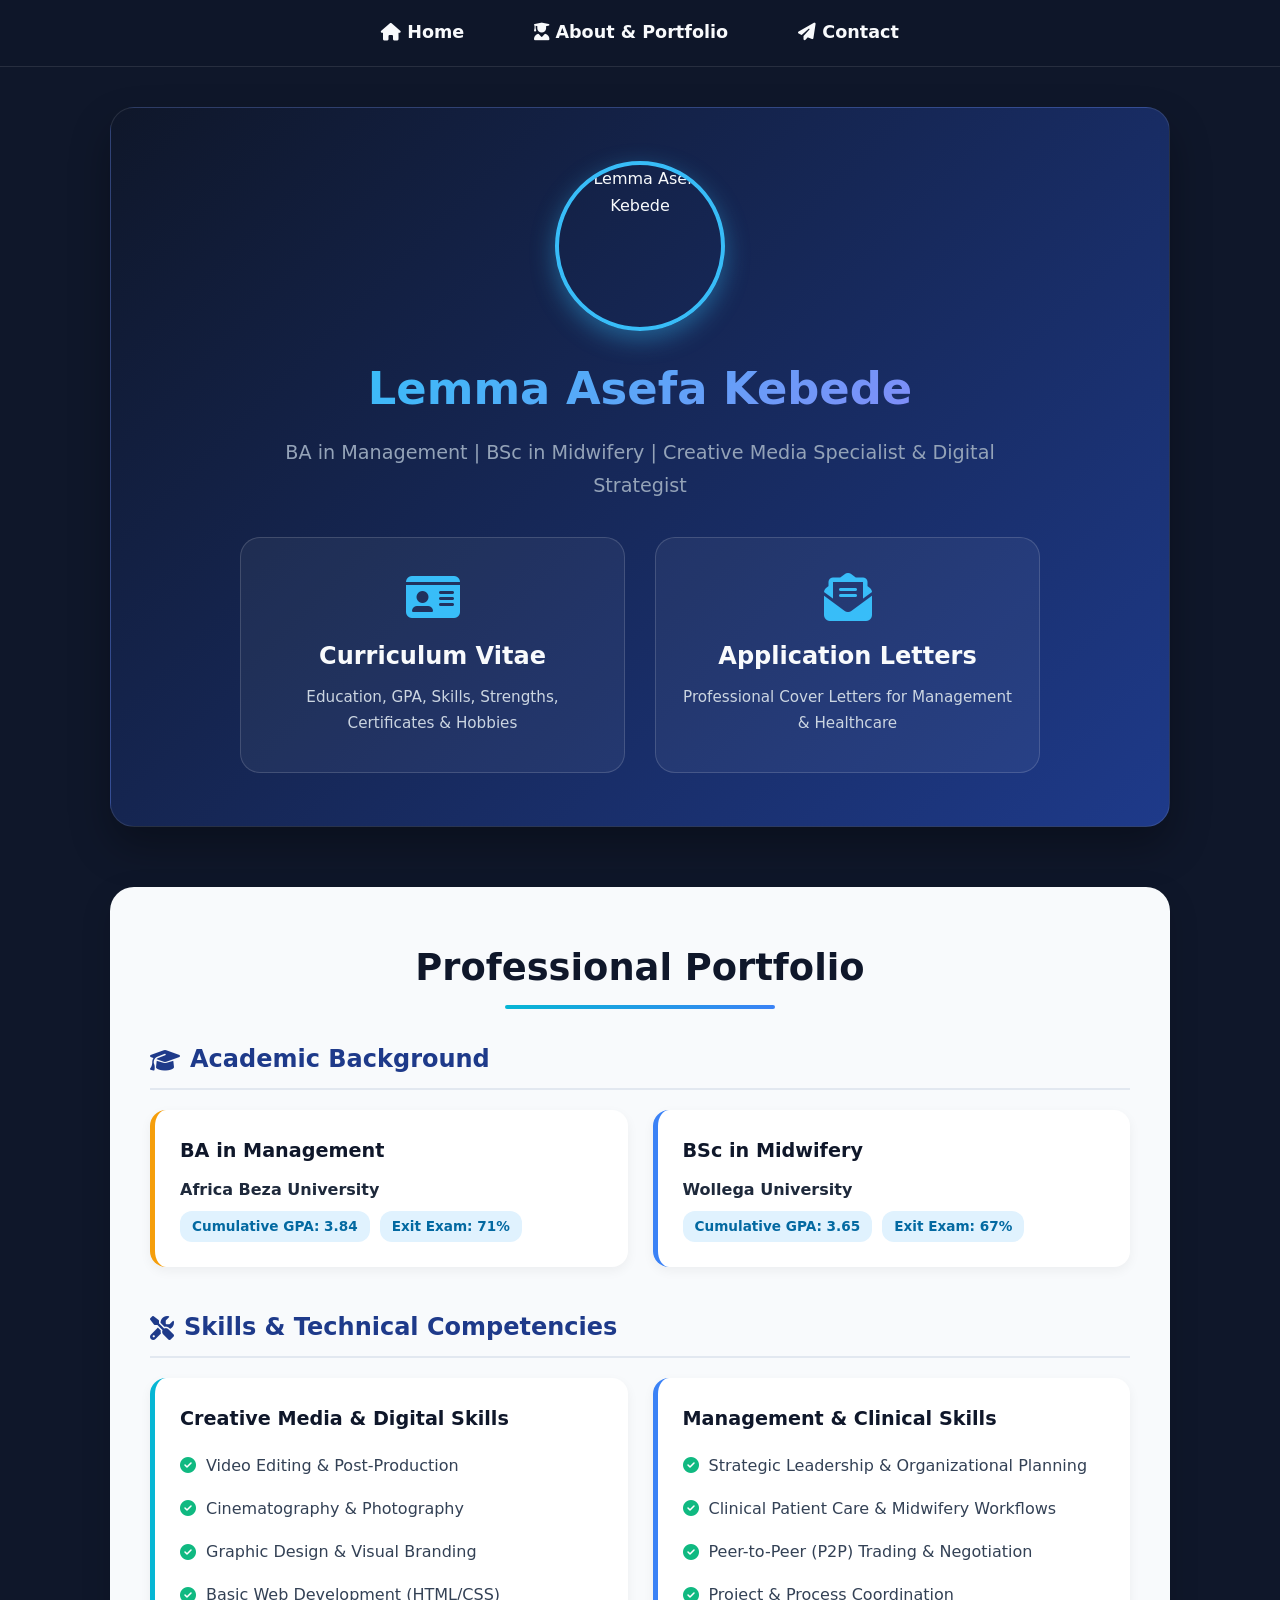
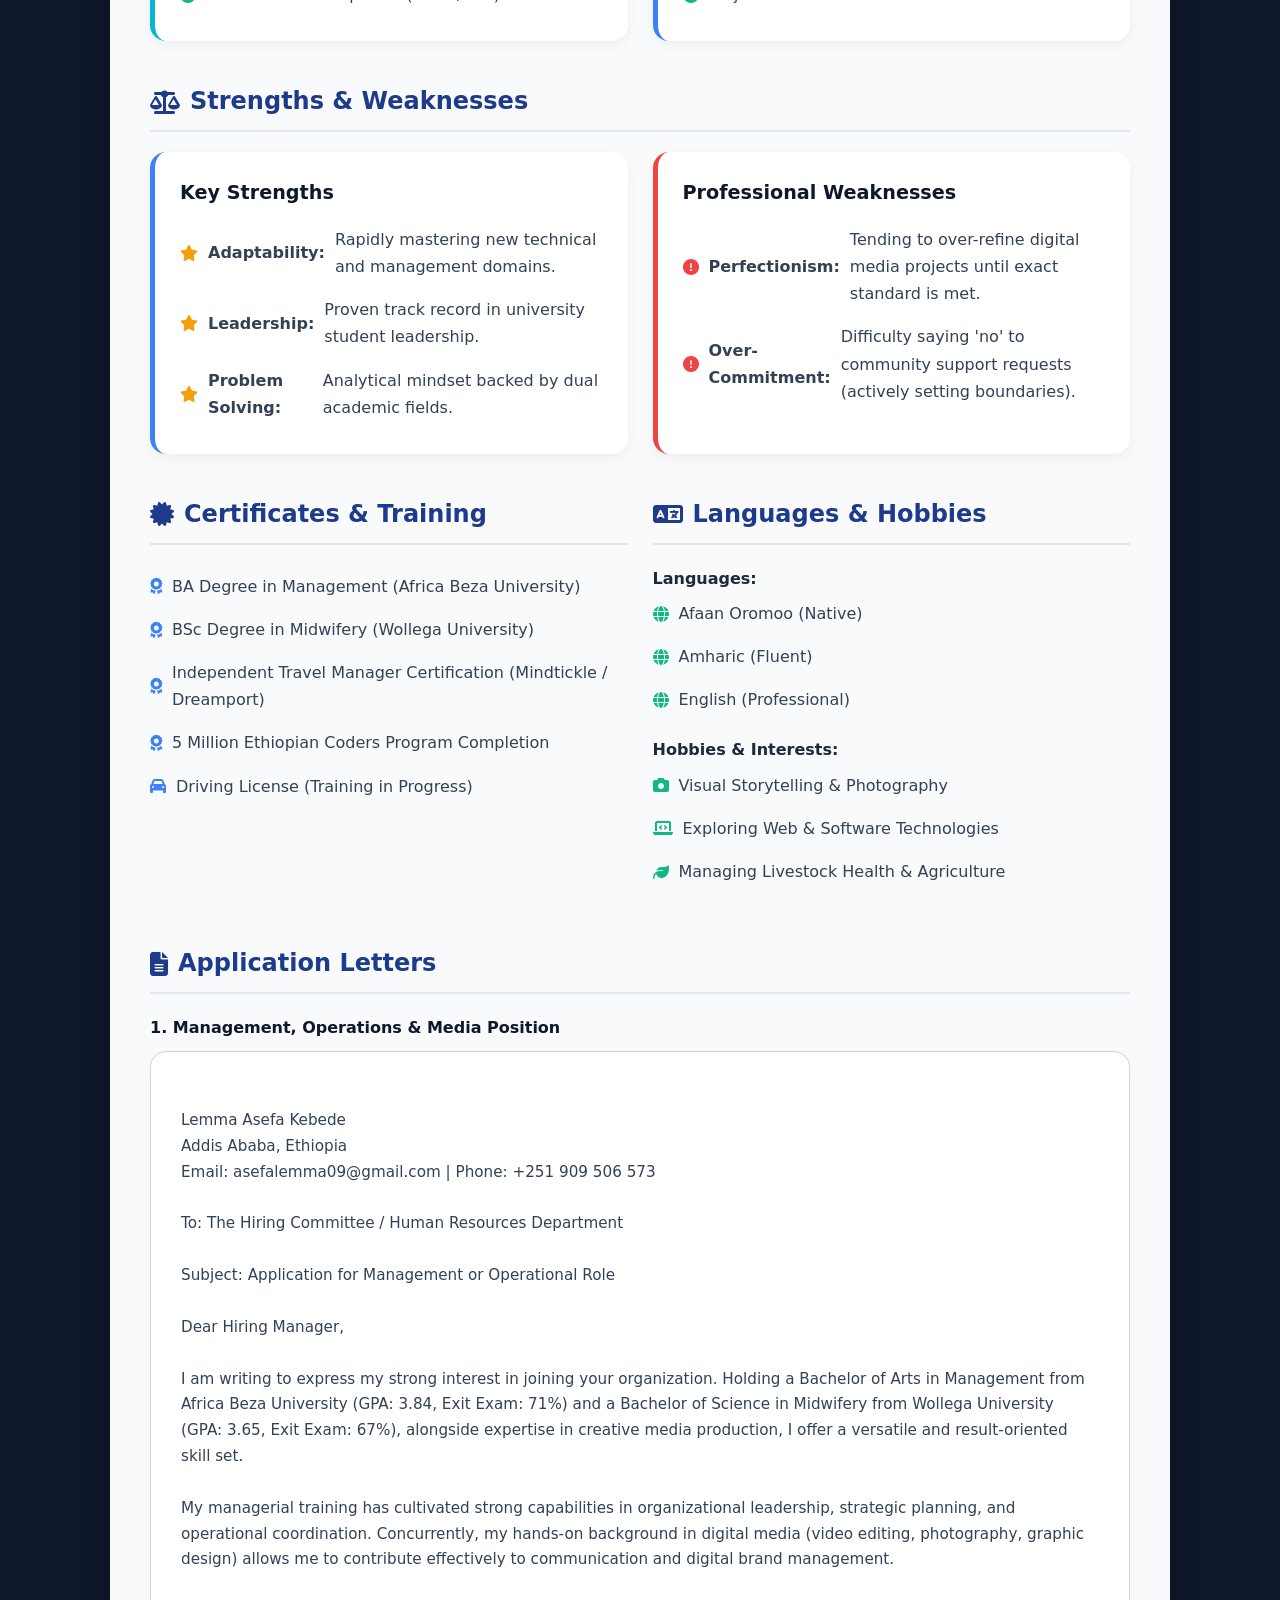
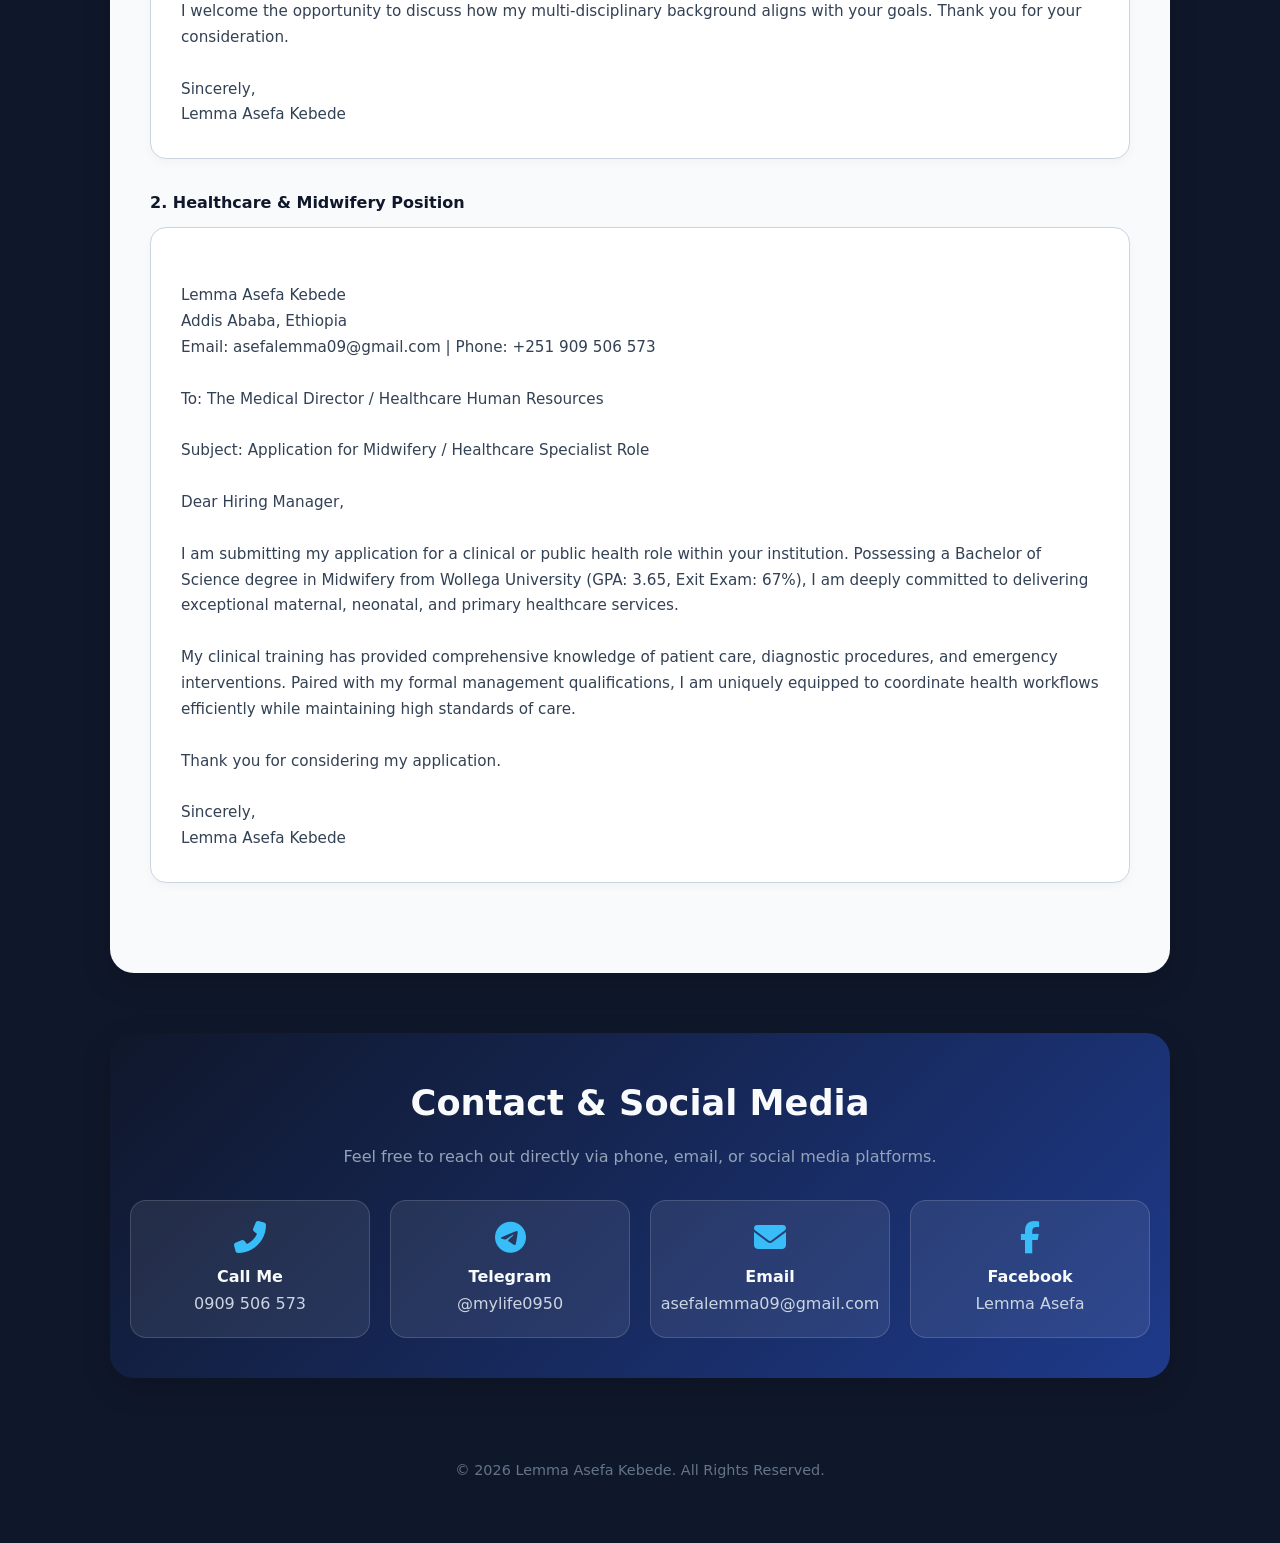
==== commit fb318f0c: "Add files via upload" ====
--- a/index.html
+++ b/index.html
@@ -9,7 +9,6 @@
         :root {
             --primary-grad: linear-gradient(135deg, #0f172a 0%, #1e3a8a 100%);
             --accent-grad: linear-gradient(135deg, #06b6d4 0%, #3b82f6 100%);
-            --card-grad: linear-gradient(135deg, #ffffff 0%, #f1f5f9 100%);
             --gold-grad: linear-gradient(135deg, #f59e0b 0%, #d97706 100%);
             --bg-color: #0f172a;
             --text-dark: #1e293b;
@@ -30,9 +29,9 @@
             line-height: 1.7;
         }
 
-        /* Modern Navigation */
+        /* Navigation Bar */
         nav {
-            background: rgba(15, 23, 42, 0.9);
+            background: rgba(15, 23, 42, 0.95);
             backdrop-filter: blur(10px);
             position: sticky;
             top: 0;
@@ -45,7 +44,7 @@
             justify-content: center;
             list-style: none;
             padding: 18px 0;
-            gap: 40px;
+            gap: 30px;
         }
 
         nav ul li a {
@@ -53,9 +52,8 @@
             text-decoration: none;
             font-weight: 700;
             font-size: 1.1rem;
-            letter-spacing: 1px;
             transition: all 0.3s;
-            padding: 8px 16px;
+            padding: 8px 20px;
             border-radius: 20px;
         }
 
@@ -64,14 +62,13 @@
             box-shadow: 0 4px 15px rgba(6, 182, 212, 0.4);
         }
 
-        /* Container */
         .container {
             max-width: 1100px;
             margin: 0 auto;
             padding: 40px 20px;
         }
 
-        /* 1. HOME SECTION */
+        /* HOME SECTION */
         #home {
             min-height: 80vh;
             display: flex;
@@ -81,44 +78,53 @@
             text-align: center;
             background: var(--primary-grad);
             border-radius: 24px;
-            padding: 60px 20px;
+            padding: 50px 20px;
             box-shadow: 0 20px 40px rgba(0,0,0,0.3);
             margin-bottom: 60px;
             color: var(--text-light);
             border: 1px solid rgba(255,255,255,0.1);
         }
 
+        .profile-img {
+            width: 170px;
+            height: 170px;
+            border-radius: 50%;
+            object-fit: cover;
+            border: 4px solid #38bdf8;
+            box-shadow: 0 8px 25px rgba(56, 189, 248, 0.4);
+            margin-bottom: 20px;
+        }
+
         .hero-title {
-            font-size: 3rem;
+            font-size: 2.8rem;
             font-weight: 800;
             background: linear-gradient(135deg, #38bdf8, #818cf8);
             -webkit-background-clip: text;
             -webkit-text-fill-color: transparent;
-            margin-bottom: 15px;
+            margin-bottom: 10px;
         }
 
         .hero-subtitle {
-            font-size: 1.25rem;
+            font-size: 1.2rem;
             color: #94a3b8;
-            max-width: 700px;
-            margin-bottom: 40px;
-        }
-
-        /* Clickable Navigation Cards in Home */
+            max-width: 750px;
+            margin-bottom: 35px;
+        }
+
+        /* 2 Big Clickable Cards */
         .home-cards {
             display: grid;
-            grid-template-columns: repeat(auto-fit, minmax(260px, 1fr));
-            gap: 25px;
+            grid-template-columns: repeat(auto-fit, minmax(280px, 1fr));
+            gap: 30px;
             width: 100%;
-            max-width: 900px;
-            margin-top: 20px;
+            max-width: 800px;
         }
 
         .click-card {
             background: rgba(255, 255, 255, 0.05);
             border: 1px solid rgba(255, 255, 255, 0.15);
-            padding: 30px;
-            border-radius: 16px;
+            padding: 35px 25px;
+            border-radius: 20px;
             color: var(--text-light);
             text-decoration: none;
             transition: all 0.4s ease;
@@ -128,7 +134,7 @@
         }
 
         .click-card i {
-            font-size: 2.5rem;
+            font-size: 3rem;
             margin-bottom: 15px;
             color: #38bdf8;
         }
@@ -136,21 +142,21 @@
         .click-card:hover {
             transform: translateY(-8px);
             background: rgba(255, 255, 255, 0.15);
-            box-shadow: 0 10px 25px rgba(56, 189, 248, 0.25);
+            box-shadow: 0 12px 30px rgba(56, 189, 248, 0.3);
             border-color: #38bdf8;
         }
 
         .click-card h3 {
-            font-size: 1.3rem;
+            font-size: 1.5rem;
             margin-bottom: 8px;
         }
 
         .click-card p {
-            font-size: 0.9rem;
+            font-size: 0.95rem;
             color: #cbd5e1;
         }
 
-        /* GENERAL SECTION STYLING */
+        /* SECTION STYLING */
         .main-section {
             background: #f8fafc;
             border-radius: 24px;
@@ -161,7 +167,7 @@
 
         .section-header {
             text-align: center;
-            margin-bottom: 45px;
+            margin-bottom: 40px;
         }
 
         .section-header h2 {
@@ -182,7 +188,6 @@
             border-radius: 2px;
         }
 
-        /* 2. ABOUT ME SECTION (DETAILS) */
         .detail-block {
             margin-bottom: 40px;
         }
@@ -194,6 +199,8 @@
             display: flex;
             align-items: center;
             gap: 10px;
+            border-bottom: 2px solid #e2e8f0;
+            padding-bottom: 8px;
         }
 
         .grid-2 {
@@ -210,29 +217,37 @@
             box-shadow: 0 4px 12px rgba(0,0,0,0.05);
         }
 
-        .feature-card.gold {
-            border-left-color: #f59e0b;
-        }
-
-        .feature-card.teal {
-            border-left-color: #06b6d4;
-        }
+        .feature-card.gold { border-left-color: #f59e0b; }
+        .feature-card.teal { border-left-color: #06b6d4; }
+        .feature-card.red { border-left-color: #ef4444; }
 
         .feature-card h4 {
             font-size: 1.2rem;
             color: #0f172a;
-            margin-bottom: 10px;
+            margin-bottom: 8px;
+        }
+
+        .stat-badge {
+            display: inline-block;
+            background: #e0f2fe;
+            color: #0369a1;
+            padding: 4px 12px;
+            border-radius: 12px;
+            font-size: 0.85rem;
+            font-weight: 700;
+            margin-right: 5px;
+            margin-top: 8px;
         }
 
         .letter-box {
             background: #ffffff;
-            border: 1px solid #e2e8f0;
+            border: 1px solid #cbd5e1;
             padding: 30px;
             border-radius: 16px;
             white-space: pre-line;
             font-size: 0.95rem;
             color: #334155;
-            box-shadow: inset 0 2px 4px rgba(0,0,0,0.02);
+            box-shadow: 0 4px 10px rgba(0,0,0,0.03);
         }
 
         .skills-list {
@@ -247,38 +262,47 @@
             color: #334155;
         }
 
-        .skills-list li i {
-            color: #10b981;
-        }
-
-        /* 3. CONTACT SECTION */
+        .skills-list li i { color: #10b981; }
+
+        /* CONTACT SECTION */
         .contact-card {
             background: var(--primary-grad);
             color: var(--text-light);
-            padding: 40px;
-            border-radius: 20px;
+            padding: 40px 20px;
+            border-radius: 24px;
             text-align: center;
         }
 
-        .contact-info {
+        .contact-grid {
+            display: grid;
+            grid-template-columns: repeat(auto-fit, minmax(220px, 1fr));
+            gap: 20px;
+            margin-top: 30px;
+        }
+
+        .contact-btn {
+            background: rgba(255, 255, 255, 0.08);
+            border: 1px solid rgba(255,255,255,0.15);
+            padding: 20px;
+            border-radius: 16px;
+            color: var(--text-light);
+            text-decoration: none;
+            transition: all 0.3s;
             display: flex;
-            justify-content: center;
-            flex-wrap: wrap;
-            gap: 30px;
-            margin-top: 30px;
-        }
-
-        .info-item {
-            background: rgba(255, 255, 255, 0.08);
-            padding: 20px 30px;
-            border-radius: 12px;
-            border: 1px solid rgba(255,255,255,0.1);
-        }
-
-        .info-item i {
-            font-size: 1.8rem;
+            flex-direction: column;
+            align-items: center;
+        }
+
+        .contact-btn i {
+            font-size: 2rem;
             color: #38bdf8;
-            margin-bottom: 8px;
+            margin-bottom: 10px;
+        }
+
+        .contact-btn:hover {
+            background: rgba(255, 255, 255, 0.2);
+            transform: translateY(-5px);
+            border-color: #38bdf8;
         }
 
         footer {
@@ -291,11 +315,11 @@
 </head>
 <body>
 
-    <!-- NAVIGATION (KUTAALEE 3 QOFA) -->
+    <!-- NAVIGATION BAR -->
     <nav>
         <ul>
             <li><a href="#home"><i class="fas fa-home"></i> Home</a></li>
-            <li><a href="#about"><i class="fas fa-user-graduate"></i> About Me</a></li>
+            <li><a href="#about"><i class="fas fa-user-graduate"></i> About & Portfolio</a></li>
             <li><a href="#contact"><i class="fas fa-paper-plane"></i> Contact</a></li>
         </ul>
     </nav>
@@ -304,106 +328,60 @@
 
         <!-- 1. HOME SECTION -->
         <section id="home">
+            <img src="SIIF8310.JPG" alt="Lemma Asefa Kebede" class="profile-img">
             <h1 class="hero-title">Lemma Asefa Kebede</h1>
-            <p class="hero-subtitle">BSc in Midwifery | BA in Management | Creative Media Specialist & Digital Strategist</p>
-
-            <!-- CLICKABLE CARDS (BAAFATA HAWWATAAYYAA) -->
+            <p class="hero-subtitle">BA in Management | BSc in Midwifery | Creative Media Specialist & Digital Strategist</p>
+
+            <!-- 2 CLICKABLE CARDS -->
             <div class="home-cards">
                 <a href="#cv-details" class="click-card">
-                    <i class="fas fa-file-invoice"></i>
+                    <i class="fas fa-id-card"></i>
                     <h3>Curriculum Vitae</h3>
-                    <p>Academic degrees, leadership & professional training</p>
+                    <p>Education, GPA, Skills, Strengths, Certificates & Hobbies</p>
                 </a>
                 <a href="#applications" class="click-card">
                     <i class="fas fa-envelope-open-text"></i>
                     <h3>Application Letters</h3>
-                    <p>Management, Customer Operations & Healthcare roles</p>
+                    <p>Professional Cover Letters for Management & Healthcare</p>
                 </a>
-                <a href="#skills-details" class="click-card">
-                    <i class="fas fa-camera-retro"></i>
-                    <h3>Skills & Media</h3>
-                    <p>Photography, Video Editing, Driving & Management</p>
-                </a>
             </div>
         </section>
 
-        <!-- 2. ABOUT ME SECTION (GUUTUU & DETAIL) -->
+        <!-- 2. ABOUT ME & PORTFOLIO SECTION -->
         <section id="about" class="main-section">
             <div class="section-header">
-                <h2>About Me & Professional Details</h2>
-            </div>
-
-            <!-- Profile Summary -->
-            <div class="detail-block">
-                <p style="font-size: 1.1rem; color: #334155; margin-bottom: 20px;">
-                    Welcome! I am <strong>Lemma Asefa Kebede</strong>, a dynamic professional based in Jemo, Addis Ababa, Ethiopia. Combining dual university degrees in <strong>Midwifery (BSc)</strong> and <strong>Management (BA)</strong> from Wollega University, I bridge healthcare dedication with operational leadership.
-                </p>
-            </div>
-
-            <!-- CV Subsection -->
+                <h2>Professional Portfolio</h2>
+            </div>
+
+            <!-- CV DETAILS -->
             <div id="cv-details" class="detail-block">
-                <h3 class="detail-title"><i class="fas fa-graduation-cap"></i> Curriculum Vitae (CV)</h3>
+                <h3 class="detail-title"><i class="fas fa-graduation-cap"></i> Academic Background</h3>
                 <div class="grid-2">
+                    <div class="feature-card gold">
+                        <h4>BA in Management</h4>
+                        <p><strong>Africa Beza University</strong></p>
+                        <div>
+                            <span class="stat-badge">Cumulative GPA: 3.84</span>
+                            <span class="stat-badge">Exit Exam: 71%</span>
+                        </div>
+                    </div>
                     <div class="feature-card">
                         <h4>BSc in Midwifery</h4>
                         <p><strong>Wollega University</strong></p>
-                        <p>Clinical maternal care, neonatal health, patient advocacy, and primary healthcare workflows.</p>
-                    </div>
-                    <div class="feature-card gold">
-                        <h4>BA in Management</h4>
-                        <p><strong>Wollega University</strong></p>
-                        <p>Organizational leadership, strategic planning, human resources, and business administration.</p>
-                    </div>
-                </div>
-            </div>
-
-            <!-- Application Letters Subsection -->
-            <div id="applications" class="detail-block" style="margin-top: 40px;">
-                <h3 class="detail-title"><i class="fas fa-folder-open"></i> Application Letters</h3>
-                
-                <h4 style="margin-bottom: 10px; color: #0f172a;">1. Management & Operations Role</h4>
-                <div class="letter-box">
-Lemma Asefa Kebede
-Addis Ababa, Ethiopia
-
-To: The Hiring Committee / Human Resources Department
-Subject: Application for Management or Operational Role
-
-Dear Hiring Manager,
-
-I am writing to express my strong interest in joining your organization. Holding dual degrees in Management (BA) and Midwifery (BSc) from Wollega University, along with ongoing training in digital media, I offer a versatile skill set tailored for multifaceted roles.
-
-My academic background in management has cultivated my leadership, project planning, and communication skills. I look forward to contributing effectively to your team's success.
-
-Sincerely,
-Lemma Asefa Kebede
-                </div>
-
-                <h4 style="margin-top: 25px; margin-bottom: 10px; color: #0f172a;">2. Healthcare & Midwifery Role</h4>
-                <div class="letter-box">
-Lemma Asefa Kebede
-Addis Ababa, Ethiopia
-
-To: The Medical Director / Healthcare HR
-Subject: Application for Midwifery Position
-
-Dear Hiring Manager,
-
-I am submitting my application for a clinical midwifery position. Possessing a BSc in Midwifery from Wollega University, I am deeply committed to providing exceptional maternal and neonatal healthcare services.
-
-Thank you for considering my application.
-
-Sincerely,
-Lemma Asefa Kebede
-                </div>
-            </div>
-
-            <!-- Skills Subsection -->
-            <div id="skills-details" class="detail-block" style="margin-top: 40px;">
-                <h3 class="detail-title"><i class="fas fa-tools"></i> Skills & Competencies</h3>
+                        <div>
+                            <span class="stat-badge">Cumulative GPA: 3.65</span>
+                            <span class="stat-badge">Exit Exam: 67%</span>
+                        </div>
+                    </div>
+                </div>
+            </div>
+
+            <!-- SKILLS -->
+            <div class="detail-block">
+                <h3 class="detail-title"><i class="fas fa-tools"></i> Skills & Technical Competencies</h3>
                 <div class="grid-2">
                     <div class="feature-card teal">
-                        <h4>Creative Media & Technical</h4>
+                        <h4>Creative Media & Digital Skills</h4>
                         <ul class="skills-list">
                             <li><i class="fas fa-check-circle"></i> Video Editing & Post-Production</li>
                             <li><i class="fas fa-check-circle"></i> Cinematography & Photography</li>
@@ -412,14 +390,116 @@
                         </ul>
                     </div>
                     <div class="feature-card">
-                        <h4>Management & Practical</h4>
+                        <h4>Management & Clinical Skills</h4>
                         <ul class="skills-list">
-                            <li><i class="fas fa-check-circle"></i> Strategic Leadership & Planning</li>
-                            <li><i class="fas fa-check-circle"></i> Clinical Patient Care & Midwifery</li>
-                            <li><i class="fas fa-check-circle"></i> Driving License (Training in Progress)</li>
-                            <li><i class="fas fa-check-circle"></i> Languages: Afaan Oromoo, Amharic, English</li>
-                        </ul>
-                    </div>
+                            <li><i class="fas fa-check-circle"></i> Strategic Leadership & Organizational Planning</li>
+                            <li><i class="fas fa-check-circle"></i> Clinical Patient Care & Midwifery Workflows</li>
+                            <li><i class="fas fa-check-circle"></i> Peer-to-Peer (P2P) Trading & Negotiation</li>
+                            <li><i class="fas fa-check-circle"></i> Project & Process Coordination</li>
+                        </ul>
+                    </div>
+                </div>
+            </div>
+
+            <!-- STRENGTHS & WEAKNESSES -->
+            <div class="detail-block">
+                <h3 class="detail-title"><i class="fas fa-balance-scale"></i> Strengths & Weaknesses</h3>
+                <div class="grid-2">
+                    <div class="feature-card">
+                        <h4>Key Strengths</h4>
+                        <ul class="skills-list">
+                            <li><i class="fas fa-star" style="color: #f59e0b;"></i> <strong>Adaptability:</strong> Rapidly mastering new technical and management domains.</li>
+                            <li><i class="fas fa-star" style="color: #f59e0b;"></i> <strong>Leadership:</strong> Proven track record in university student leadership.</li>
+                            <li><i class="fas fa-star" style="color: #f59e0b;"></i> <strong>Problem Solving:</strong> Analytical mindset backed by dual academic fields.</li>
+                        </ul>
+                    </div>
+                    <div class="feature-card red">
+                        <h4>Professional Weaknesses</h4>
+                        <ul class="skills-list">
+                            <li><i class="fas fa-exclamation-circle" style="color: #ef4444;"></i> <strong>Perfectionism:</strong> Tending to over-refine digital media projects until exact standard is met.</li>
+                            <li><i class="fas fa-exclamation-circle" style="color: #ef4444;"></i> <strong>Over-Commitment:</strong> Difficulty saying 'no' to community support requests (actively setting boundaries).</li>
+                        </ul>
+                    </div>
+                </div>
+            </div>
+
+            <!-- CERTIFICATES & LANGUAGES -->
+            <div class="detail-block">
+                <div class="grid-2">
+                    <div>
+                        <h3 class="detail-title"><i class="fas fa-certificate"></i> Certificates & Training</h3>
+                        <ul class="skills-list">
+                            <li><i class="fas fa-award" style="color: #3b82f6;"></i> BA Degree in Management (Africa Beza University)</li>
+                            <li><i class="fas fa-award" style="color: #3b82f6;"></i> BSc Degree in Midwifery (Wollega University)</li>
+                            <li><i class="fas fa-award" style="color: #3b82f6;"></i> Independent Travel Manager Certification (Mindtickle / Dreamport)</li>
+                            <li><i class="fas fa-award" style="color: #3b82f6;"></i> 5 Million Ethiopian Coders Program Completion</li>
+                            <li><i class="fas fa-car" style="color: #3b82f6;"></i> Driving License (Training in Progress)</li>
+                        </ul>
+                    </div>
+                    <div>
+                        <h3 class="detail-title"><i class="fas fa-language"></i> Languages & Hobbies</h3>
+                        <p><strong>Languages:</strong></p>
+                        <ul class="skills-list" style="margin-bottom: 15px;">
+                            <li><i class="fas fa-globe"></i> Afaan Oromoo (Native)</li>
+                            <li><i class="fas fa-globe"></i> Amharic (Fluent)</li>
+                            <li><i class="fas fa-globe"></i> English (Professional)</li>
+                        </ul>
+                        <p><strong>Hobbies & Interests:</strong></p>
+                        <ul class="skills-list">
+                            <li><i class="fas fa-camera"></i> Visual Storytelling & Photography</li>
+                            <li><i class="fas fa-laptop-code"></i> Exploring Web & Software Technologies</li>
+                            <li><i class="fas fa-leaf"></i> Managing Livestock Health & Agriculture</li>
+                        </ul>
+                    </div>
+                </div>
+            </div>
+
+            <!-- APPLICATION LETTERS -->
+            <div id="applications" class="detail-block" style="margin-top: 50px;">
+                <h3 class="detail-title"><i class="fas fa-file-alt"></i> Application Letters</h3>
+                
+                <h4 style="margin-bottom: 10px; color: #0f172a;">1. Management, Operations & Media Position</h4>
+                <div class="letter-box">
+Lemma Asefa Kebede
+Addis Ababa, Ethiopia
+Email: asefalemma09@gmail.com | Phone: +251 909 506 573
+
+To: The Hiring Committee / Human Resources Department
+
+Subject: Application for Management or Operational Role
+
+Dear Hiring Manager,
+
+I am writing to express my strong interest in joining your organization. Holding a Bachelor of Arts in Management from Africa Beza University (GPA: 3.84, Exit Exam: 71%) and a Bachelor of Science in Midwifery from Wollega University (GPA: 3.65, Exit Exam: 67%), alongside expertise in creative media production, I offer a versatile and result-oriented skill set.
+
+My managerial training has cultivated strong capabilities in organizational leadership, strategic planning, and operational coordination. Concurrently, my hands-on background in digital media (video editing, photography, graphic design) allows me to contribute effectively to communication and digital brand management.
+
+I welcome the opportunity to discuss how my multi-disciplinary background aligns with your goals. Thank you for your consideration.
+
+Sincerely,
+Lemma Asefa Kebede
+                </div>
+
+                <h4 style="margin-top: 30px; margin-bottom: 10px; color: #0f172a;">2. Healthcare & Midwifery Position</h4>
+                <div class="letter-box">
+Lemma Asefa Kebede
+Addis Ababa, Ethiopia
+Email: asefalemma09@gmail.com | Phone: +251 909 506 573
+
+To: The Medical Director / Healthcare Human Resources
+
+Subject: Application for Midwifery / Healthcare Specialist Role
+
+Dear Hiring Manager,
+
+I am submitting my application for a clinical or public health role within your institution. Possessing a Bachelor of Science degree in Midwifery from Wollega University (GPA: 3.65, Exit Exam: 67%), I am deeply committed to delivering exceptional maternal, neonatal, and primary healthcare services.
+
+My clinical training has provided comprehensive knowledge of patient care, diagnostic procedures, and emergency interventions. Paired with my formal management qualifications, I am uniquely equipped to coordinate health workflows efficiently while maintaining high standards of care.
+
+Thank you for considering my application.
+
+Sincerely,
+Lemma Asefa Kebede
                 </div>
             </div>
         </section>
@@ -427,25 +507,30 @@
         <!-- 3. CONTACT SECTION -->
         <section id="contact" class="main-section" style="background: transparent; padding: 0;">
             <div class="contact-card">
-                <h2 style="font-size: 2.2rem; margin-bottom: 10px;">Get In Touch</h2>
-                <p style="color: #94a3b8;">Feel free to reach out for career opportunities or project collaborations.</p>
-
-                <div class="contact-info">
-                    <div class="info-item">
-                        <i class="fas fa-user"></i>
-                        <h4>Full Name</h4>
-                        <p style="color: #cbd5e1;">Lemma Asefa Kebede</p>
-                    </div>
-                    <div class="info-item">
-                        <i class="fas fa-map-marker-alt"></i>
-                        <h4>Location</h4>
-                        <p style="color: #cbd5e1;">Jemo, Addis Ababa, Ethiopia</p>
-                    </div>
-                    <div class="info-item">
-                        <i class="fas fa-language"></i>
-                        <h4>Languages</h4>
-                        <p style="color: #cbd5e1;">Afaan Oromoo, Amharic, English</p>
-                    </div>
+                <h2 style="font-size: 2.2rem; margin-bottom: 10px;">Contact & Social Media</h2>
+                <p style="color: #94a3b8;">Feel free to reach out directly via phone, email, or social media platforms.</p>
+
+                <div class="contact-grid">
+                    <a href="tel:0909506573" class="contact-btn">
+                        <i class="fas fa-phone-alt"></i>
+                        <h4>Call Me</h4>
+                        <p style="color: #cbd5e1;">0909 506 573</p>
+                    </a>
+                    <a href="https://t.me/mylife0950" target="_blank" class="contact-btn">
+                        <i class="fab fa-telegram-plane"></i>
+                        <h4>Telegram</h4>
+                        <p style="color: #cbd5e1;">@mylife0950</p>
+                    </a>
+                    <a href="mailto:asefalemma09@gmail.com" class="contact-btn">
+                        <i class="fas fa-envelope"></i>
+                        <h4>Email</h4>
+                        <p style="color: #cbd5e1;">asefalemma09@gmail.com</p>
+                    </a>
+                    <a href="https://www.facebook.com/profile.php?id=100072173466908" target="_blank" class="contact-btn">
+                        <i class="fab fa-facebook-f"></i>
+                        <h4>Facebook</h4>
+                        <p style="color: #cbd5e1;">Lemma Asefa</p>
+                    </a>
                 </div>
             </div>
         </section>
@@ -457,463 +542,4 @@
     </div>
 
 </body>
-</html><!DOCTYPE html>
-<html lang="en">
-<head>
-    <meta charset="UTF-8">
-    <meta name="viewport" content="width=device-width, initial-scale=1.0">
-    <title>Lemma Asefa Kebede - Professional Portfolio</title>
-    <link rel="stylesheet" href="https://cdnjs.cloudflare.com/ajax/libs/font-awesome/6.4.0/css/all.min.css">
-    <style>
-        :root {
-            --primary-grad: linear-gradient(135deg, #0f172a 0%, #1e3a8a 100%);
-            --accent-grad: linear-gradient(135deg, #06b6d4 0%, #3b82f6 100%);
-            --card-grad: linear-gradient(135deg, #ffffff 0%, #f1f5f9 100%);
-            --gold-grad: linear-gradient(135deg, #f59e0b 0%, #d97706 100%);
-            --bg-color: #0f172a;
-            --text-dark: #1e293b;
-            --text-light: #f8fafc;
-        }
-
-        * {
-            box-sizing: border-box;
-            margin: 0;
-            padding: 0;
-            font-family: 'Segoe UI', system-ui, -apple-system, sans-serif;
-            scroll-behavior: smooth;
-        }
-
-        body {
-            background-color: var(--bg-color);
-            color: var(--text-dark);
-            line-height: 1.7;
-        }
-
-        /* Modern Navigation */
-        nav {
-            background: rgba(15, 23, 42, 0.9);
-            backdrop-filter: blur(10px);
-            position: sticky;
-            top: 0;
-            z-index: 1000;
-            border-bottom: 1px solid rgba(255, 255, 255, 0.1);
-        }
-
-        nav ul {
-            display: flex;
-            justify-content: center;
-            list-style: none;
-            padding: 18px 0;
-            gap: 40px;
-        }
-
-        nav ul li a {
-            color: var(--text-light);
-            text-decoration: none;
-            font-weight: 700;
-            font-size: 1.1rem;
-            letter-spacing: 1px;
-            transition: all 0.3s;
-            padding: 8px 16px;
-            border-radius: 20px;
-        }
-
-        nav ul li a:hover {
-            background: var(--accent-grad);
-            box-shadow: 0 4px 15px rgba(6, 182, 212, 0.4);
-        }
-
-        /* Container */
-        .container {
-            max-width: 1100px;
-            margin: 0 auto;
-            padding: 40px 20px;
-        }
-
-        /* 1. HOME SECTION */
-        #home {
-            min-height: 80vh;
-            display: flex;
-            flex-direction: column;
-            justify-content: center;
-            align-items: center;
-            text-align: center;
-            background: var(--primary-grad);
-            border-radius: 24px;
-            padding: 60px 20px;
-            box-shadow: 0 20px 40px rgba(0,0,0,0.3);
-            margin-bottom: 60px;
-            color: var(--text-light);
-            border: 1px solid rgba(255,255,255,0.1);
-        }
-
-        .hero-title {
-            font-size: 3rem;
-            font-weight: 800;
-            background: linear-gradient(135deg, #38bdf8, #818cf8);
-            -webkit-background-clip: text;
-            -webkit-text-fill-color: transparent;
-            margin-bottom: 15px;
-        }
-
-        .hero-subtitle {
-            font-size: 1.25rem;
-            color: #94a3b8;
-            max-width: 700px;
-            margin-bottom: 40px;
-        }
-
-        /* Clickable Navigation Cards in Home */
-        .home-cards {
-            display: grid;
-            grid-template-columns: repeat(auto-fit, minmax(260px, 1fr));
-            gap: 25px;
-            width: 100%;
-            max-width: 900px;
-            margin-top: 20px;
-        }
-
-        .click-card {
-            background: rgba(255, 255, 255, 0.05);
-            border: 1px solid rgba(255, 255, 255, 0.15);
-            padding: 30px;
-            border-radius: 16px;
-            color: var(--text-light);
-            text-decoration: none;
-            transition: all 0.4s ease;
-            display: flex;
-            flex-direction: column;
-            align-items: center;
-        }
-
-        .click-card i {
-            font-size: 2.5rem;
-            margin-bottom: 15px;
-            color: #38bdf8;
-        }
-
-        .click-card:hover {
-            transform: translateY(-8px);
-            background: rgba(255, 255, 255, 0.15);
-            box-shadow: 0 10px 25px rgba(56, 189, 248, 0.25);
-            border-color: #38bdf8;
-        }
-
-        .click-card h3 {
-            font-size: 1.3rem;
-            margin-bottom: 8px;
-        }
-
-        .click-card p {
-            font-size: 0.9rem;
-            color: #cbd5e1;
-        }
-
-        /* GENERAL SECTION STYLING */
-        .main-section {
-            background: #f8fafc;
-            border-radius: 24px;
-            padding: 50px 40px;
-            margin-bottom: 60px;
-            box-shadow: 0 10px 30px rgba(0,0,0,0.15);
-        }
-
-        .section-header {
-            text-align: center;
-            margin-bottom: 45px;
-        }
-
-        .section-header h2 {
-            font-size: 2.3rem;
-            color: #0f172a;
-            position: relative;
-            display: inline-block;
-        }
-
-        .section-header h2::after {
-            content: '';
-            width: 60%;
-            height: 4px;
-            background: var(--accent-grad);
-            position: absolute;
-            bottom: -10px;
-            left: 20%;
-            border-radius: 2px;
-        }
-
-        /* 2. ABOUT ME SECTION (DETAILS) */
-        .detail-block {
-            margin-bottom: 40px;
-        }
-
-        .detail-title {
-            font-size: 1.5rem;
-            color: #1e3a8a;
-            margin-bottom: 20px;
-            display: flex;
-            align-items: center;
-            gap: 10px;
-        }
-
-        .grid-2 {
-            display: grid;
-            grid-template-columns: repeat(auto-fit, minmax(300px, 1fr));
-            gap: 25px;
-        }
-
-        .feature-card {
-            background: #ffffff;
-            padding: 25px;
-            border-radius: 16px;
-            border-left: 5px solid #3b82f6;
-            box-shadow: 0 4px 12px rgba(0,0,0,0.05);
-        }
-
-        .feature-card.gold {
-            border-left-color: #f59e0b;
-        }
-
-        .feature-card.teal {
-            border-left-color: #06b6d4;
-        }
-
-        .feature-card h4 {
-            font-size: 1.2rem;
-            color: #0f172a;
-            margin-bottom: 10px;
-        }
-
-        .letter-box {
-            background: #ffffff;
-            border: 1px solid #e2e8f0;
-            padding: 30px;
-            border-radius: 16px;
-            white-space: pre-line;
-            font-size: 0.95rem;
-            color: #334155;
-            box-shadow: inset 0 2px 4px rgba(0,0,0,0.02);
-        }
-
-        .skills-list {
-            list-style: none;
-        }
-
-        .skills-list li {
-            padding: 8px 0;
-            display: flex;
-            align-items: center;
-            gap: 10px;
-            color: #334155;
-        }
-
-        .skills-list li i {
-            color: #10b981;
-        }
-
-        /* 3. CONTACT SECTION */
-        .contact-card {
-            background: var(--primary-grad);
-            color: var(--text-light);
-            padding: 40px;
-            border-radius: 20px;
-            text-align: center;
-        }
-
-        .contact-info {
-            display: flex;
-            justify-content: center;
-            flex-wrap: wrap;
-            gap: 30px;
-            margin-top: 30px;
-        }
-
-        .info-item {
-            background: rgba(255, 255, 255, 0.08);
-            padding: 20px 30px;
-            border-radius: 12px;
-            border: 1px solid rgba(255,255,255,0.1);
-        }
-
-        .info-item i {
-            font-size: 1.8rem;
-            color: #38bdf8;
-            margin-bottom: 8px;
-        }
-
-        footer {
-            text-align: center;
-            color: #64748b;
-            padding: 20px 0;
-            font-size: 0.9rem;
-        }
-    </style>
-</head>
-<body>
-
-    <!-- NAVIGATION (KUTAALEE 3 QOFA) -->
-    <nav>
-        <ul>
-            <li><a href="#home"><i class="fas fa-home"></i> Home</a></li>
-            <li><a href="#about"><i class="fas fa-user-graduate"></i> About Me</a></li>
-            <li><a href="#contact"><i class="fas fa-paper-plane"></i> Contact</a></li>
-        </ul>
-    </nav>
-
-    <div class="container">
-
-        <!-- 1. HOME SECTION -->
-        <section id="home">
-            <h1 class="hero-title">Lemma Asefa Kebede</h1>
-            <p class="hero-subtitle">BSc in Midwifery | BA in Management | Creative Media Specialist & Digital Strategist</p>
-
-            <!-- CLICKABLE CARDS (BAAFATA HAWWATAAYYAA) -->
-            <div class="home-cards">
-                <a href="#cv-details" class="click-card">
-                    <i class="fas fa-file-invoice"></i>
-                    <h3>Curriculum Vitae</h3>
-                    <p>Academic degrees, leadership & professional training</p>
-                </a>
-                <a href="#applications" class="click-card">
-                    <i class="fas fa-envelope-open-text"></i>
-                    <h3>Application Letters</h3>
-                    <p>Management, Customer Operations & Healthcare roles</p>
-                </a>
-                <a href="#skills-details" class="click-card">
-                    <i class="fas fa-camera-retro"></i>
-                    <h3>Skills & Media</h3>
-                    <p>Photography, Video Editing, Driving & Management</p>
-                </a>
-            </div>
-        </section>
-
-        <!-- 2. ABOUT ME SECTION (GUUTUU & DETAIL) -->
-        <section id="about" class="main-section">
-            <div class="section-header">
-                <h2>About Me & Professional Details</h2>
-            </div>
-
-            <!-- Profile Summary -->
-            <div class="detail-block">
-                <p style="font-size: 1.1rem; color: #334155; margin-bottom: 20px;">
-                    Welcome! I am <strong>Lemma Asefa Kebede</strong>, a dynamic professional based in Jemo, Addis Ababa, Ethiopia. Combining dual university degrees in <strong>Midwifery (BSc)</strong> and <strong>Management (BA)</strong> from Wollega University, I bridge healthcare dedication with operational leadership.
-                </p>
-            </div>
-
-            <!-- CV Subsection -->
-            <div id="cv-details" class="detail-block">
-                <h3 class="detail-title"><i class="fas fa-graduation-cap"></i> Curriculum Vitae (CV)</h3>
-                <div class="grid-2">
-                    <div class="feature-card">
-                        <h4>BSc in Midwifery</h4>
-                        <p><strong>Wollega University</strong></p>
-                        <p>Clinical maternal care, neonatal health, patient advocacy, and primary healthcare workflows.</p>
-                    </div>
-                    <div class="feature-card gold">
-                        <h4>BA in Management</h4>
-                        <p><strong>Wollega University</strong></p>
-                        <p>Organizational leadership, strategic planning, human resources, and business administration.</p>
-                    </div>
-                </div>
-            </div>
-
-            <!-- Application Letters Subsection -->
-            <div id="applications" class="detail-block" style="margin-top: 40px;">
-                <h3 class="detail-title"><i class="fas fa-folder-open"></i> Application Letters</h3>
-                
-                <h4 style="margin-bottom: 10px; color: #0f172a;">1. Management & Operations Role</h4>
-                <div class="letter-box">
-Lemma Asefa Kebede
-Addis Ababa, Ethiopia
-
-To: The Hiring Committee / Human Resources Department
-Subject: Application for Management or Operational Role
-
-Dear Hiring Manager,
-
-I am writing to express my strong interest in joining your organization. Holding dual degrees in Management (BA) and Midwifery (BSc) from Wollega University, along with ongoing training in digital media, I offer a versatile skill set tailored for multifaceted roles.
-
-My academic background in management has cultivated my leadership, project planning, and communication skills. I look forward to contributing effectively to your team's success.
-
-Sincerely,
-Lemma Asefa Kebede
-                </div>
-
-                <h4 style="margin-top: 25px; margin-bottom: 10px; color: #0f172a;">2. Healthcare & Midwifery Role</h4>
-                <div class="letter-box">
-Lemma Asefa Kebede
-Addis Ababa, Ethiopia
-
-To: The Medical Director / Healthcare HR
-Subject: Application for Midwifery Position
-
-Dear Hiring Manager,
-
-I am submitting my application for a clinical midwifery position. Possessing a BSc in Midwifery from Wollega University, I am deeply committed to providing exceptional maternal and neonatal healthcare services.
-
-Thank you for considering my application.
-
-Sincerely,
-Lemma Asefa Kebede
-                </div>
-            </div>
-
-            <!-- Skills Subsection -->
-            <div id="skills-details" class="detail-block" style="margin-top: 40px;">
-                <h3 class="detail-title"><i class="fas fa-tools"></i> Skills & Competencies</h3>
-                <div class="grid-2">
-                    <div class="feature-card teal">
-                        <h4>Creative Media & Technical</h4>
-                        <ul class="skills-list">
-                            <li><i class="fas fa-check-circle"></i> Video Editing & Post-Production</li>
-                            <li><i class="fas fa-check-circle"></i> Cinematography & Photography</li>
-                            <li><i class="fas fa-check-circle"></i> Graphic Design & Visual Branding</li>
-                            <li><i class="fas fa-check-circle"></i> Basic Web Development (HTML/CSS)</li>
-                        </ul>
-                    </div>
-                    <div class="feature-card">
-                        <h4>Management & Practical</h4>
-                        <ul class="skills-list">
-                            <li><i class="fas fa-check-circle"></i> Strategic Leadership & Planning</li>
-                            <li><i class="fas fa-check-circle"></i> Clinical Patient Care & Midwifery</li>
-                            <li><i class="fas fa-check-circle"></i> Driving License (Training in Progress)</li>
-                            <li><i class="fas fa-check-circle"></i> Languages: Afaan Oromoo, Amharic, English</li>
-                        </ul>
-                    </div>
-                </div>
-            </div>
-        </section>
-
-        <!-- 3. CONTACT SECTION -->
-        <section id="contact" class="main-section" style="background: transparent; padding: 0;">
-            <div class="contact-card">
-                <h2 style="font-size: 2.2rem; margin-bottom: 10px;">Get In Touch</h2>
-                <p style="color: #94a3b8;">Feel free to reach out for career opportunities or project collaborations.</p>
-
-                <div class="contact-info">
-                    <div class="info-item">
-                        <i class="fas fa-user"></i>
-                        <h4>Full Name</h4>
-                        <p style="color: #cbd5e1;">Lemma Asefa Kebede</p>
-                    </div>
-                    <div class="info-item">
-                        <i class="fas fa-map-marker-alt"></i>
-                        <h4>Location</h4>
-                        <p style="color: #cbd5e1;">Jemo, Addis Ababa, Ethiopia</p>
-                    </div>
-                    <div class="info-item">
-                        <i class="fas fa-language"></i>
-                        <h4>Languages</h4>
-                        <p style="color: #cbd5e1;">Afaan Oromoo, Amharic, English</p>
-                    </div>
-                </div>
-            </div>
-        </section>
-
-        <footer>
-            <p>&copy; 2026 Lemma Asefa Kebede. All Rights Reserved.</p>
-        </footer>
-
-    </div>
-
-</body>
 </html>
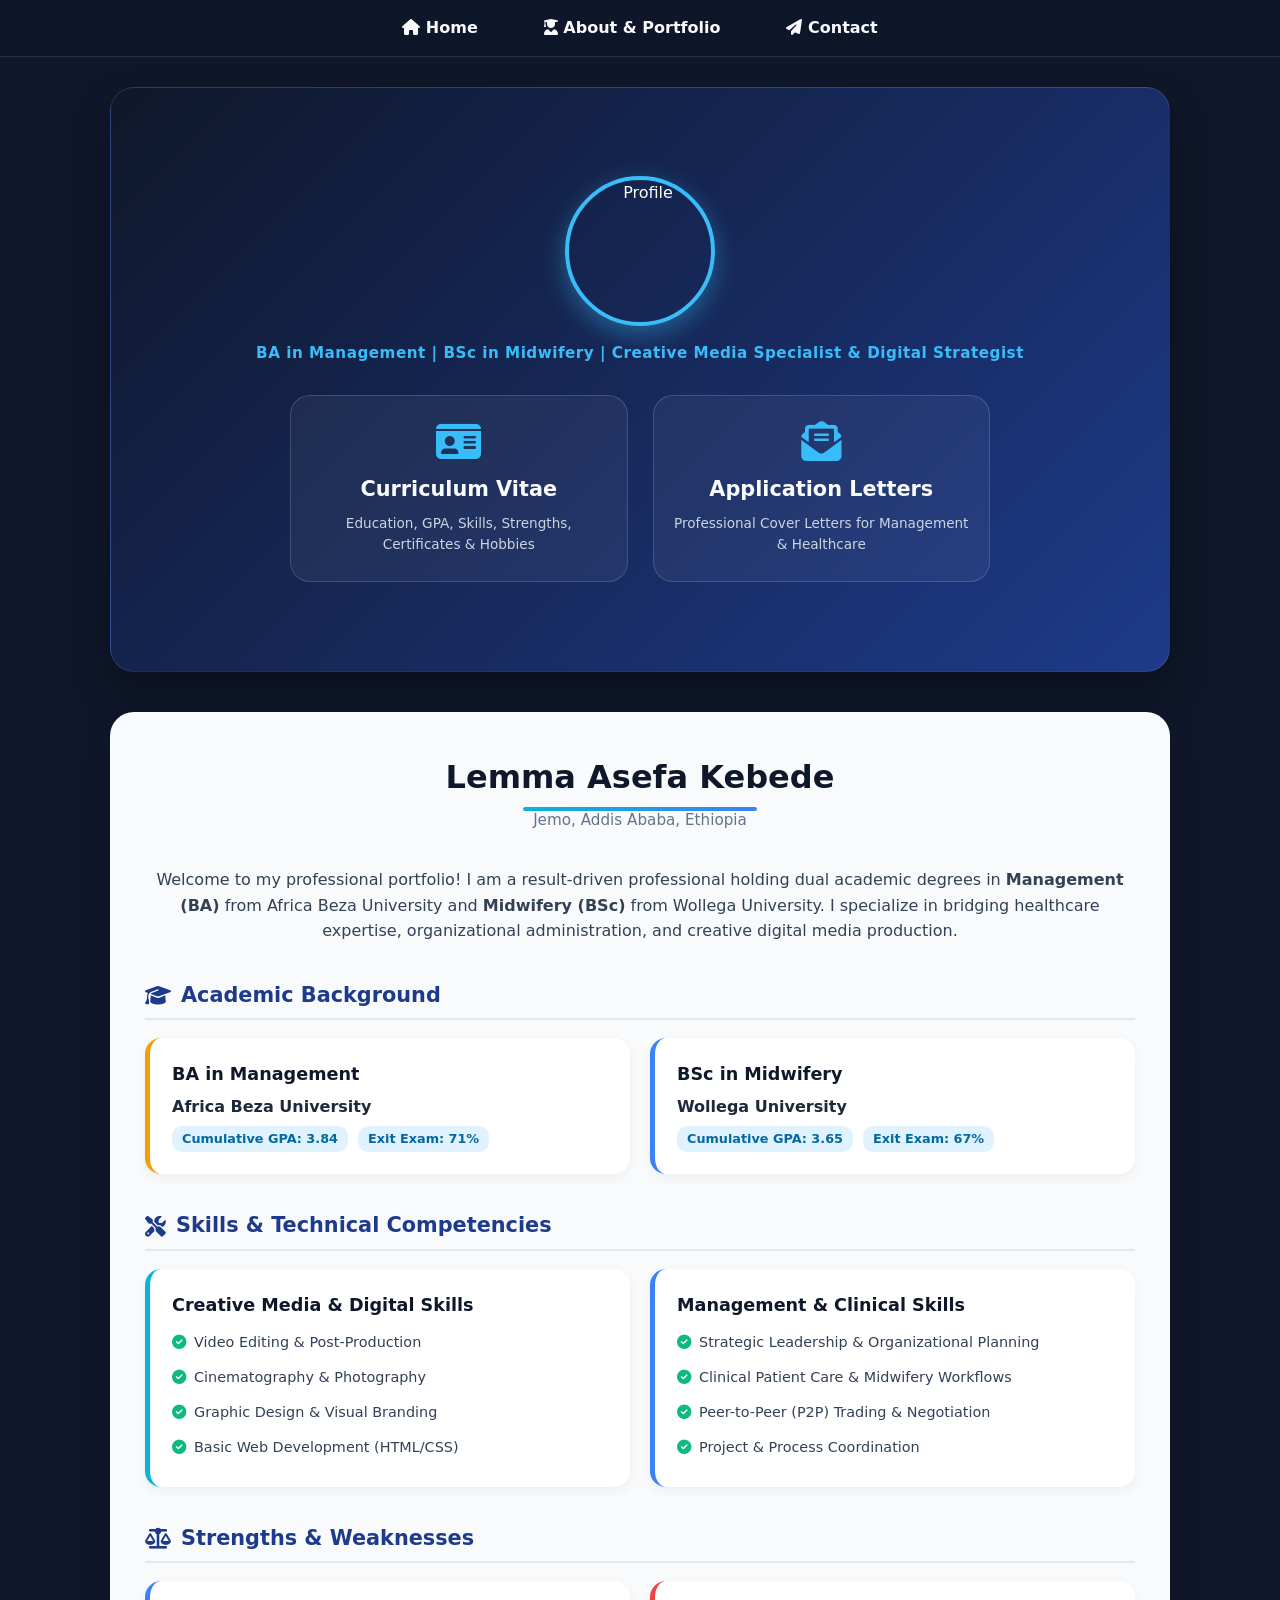
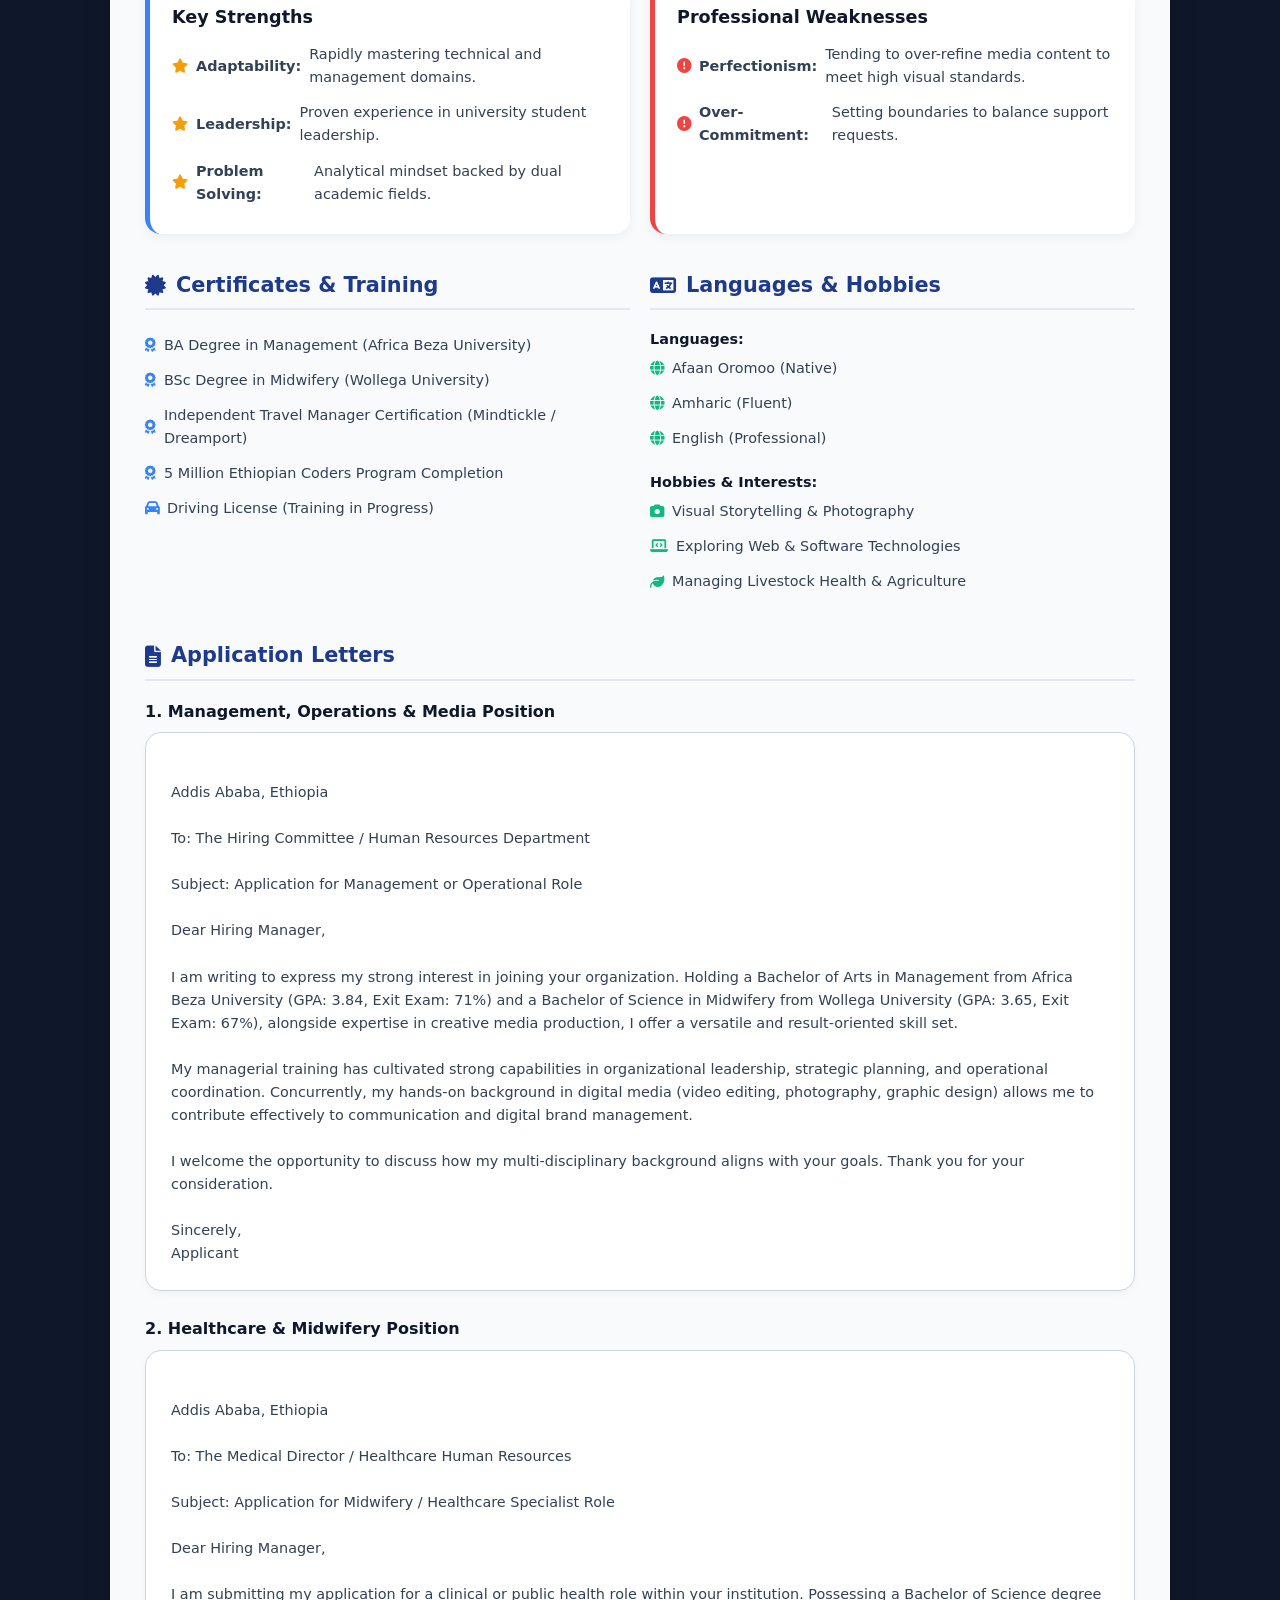
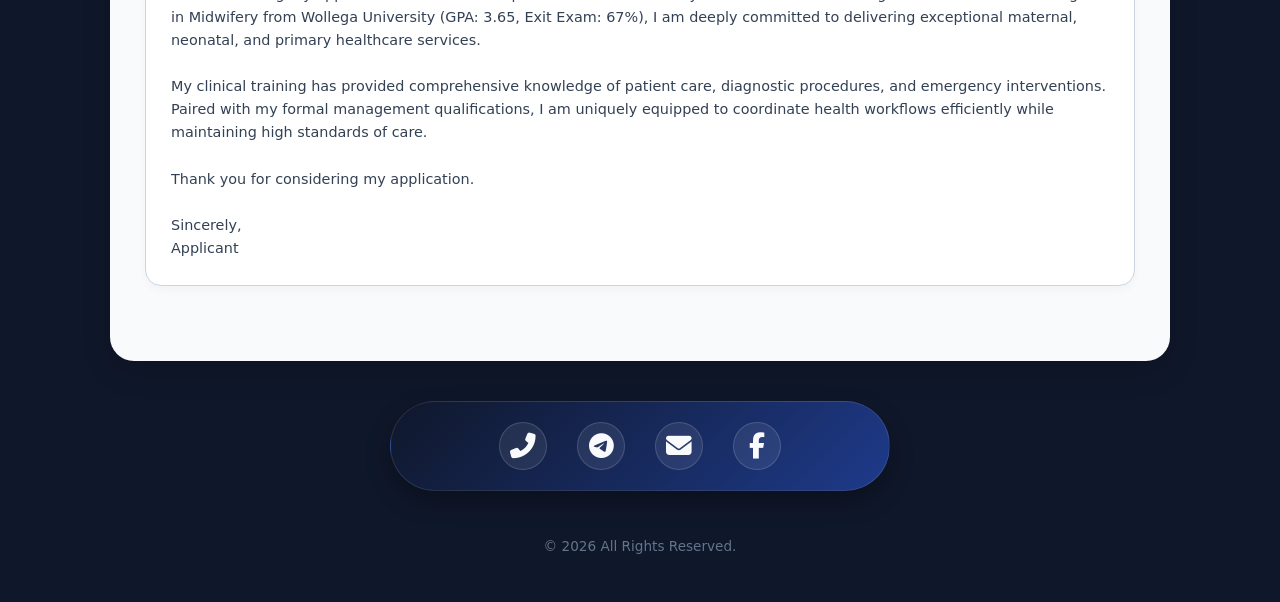
==== commit f68ed057: "Add files via upload" ====
--- a/index.html
+++ b/index.html
@@ -3,7 +3,7 @@
 <head>
     <meta charset="UTF-8">
     <meta name="viewport" content="width=device-width, initial-scale=1.0">
-    <title>Lemma Asefa Kebede - Professional Portfolio</title>
+    <title>Professional Portfolio</title>
     <link rel="stylesheet" href="https://cdnjs.cloudflare.com/ajax/libs/font-awesome/6.4.0/css/all.min.css">
     <style>
         :root {
@@ -26,7 +26,7 @@
         body {
             background-color: var(--bg-color);
             color: var(--text-dark);
-            line-height: 1.7;
+            line-height: 1.6;
         }
 
         /* Navigation Bar */
@@ -43,7 +43,7 @@
             display: flex;
             justify-content: center;
             list-style: none;
-            padding: 18px 0;
+            padding: 15px 0;
             gap: 30px;
         }
 
@@ -51,9 +51,9 @@
             color: var(--text-light);
             text-decoration: none;
             font-weight: 700;
-            font-size: 1.1rem;
+            font-size: 1rem;
             transition: all 0.3s;
-            padding: 8px 20px;
+            padding: 8px 18px;
             border-radius: 20px;
         }
 
@@ -65,12 +65,12 @@
         .container {
             max-width: 1100px;
             margin: 0 auto;
-            padding: 40px 20px;
+            padding: 30px 20px;
         }
 
         /* HOME SECTION */
         #home {
-            min-height: 80vh;
+            min-height: 65vh;
             display: flex;
             flex-direction: column;
             justify-content: center;
@@ -78,52 +78,49 @@
             text-align: center;
             background: var(--primary-grad);
             border-radius: 24px;
-            padding: 50px 20px;
+            padding: 40px 20px;
             box-shadow: 0 20px 40px rgba(0,0,0,0.3);
-            margin-bottom: 60px;
+            margin-bottom: 40px;
             color: var(--text-light);
             border: 1px solid rgba(255,255,255,0.1);
         }
 
         .profile-img {
-            width: 170px;
-            height: 170px;
+            width: 150px;
+            height: 150px;
             border-radius: 50%;
             object-fit: cover;
             border: 4px solid #38bdf8;
             box-shadow: 0 8px 25px rgba(56, 189, 248, 0.4);
-            margin-bottom: 20px;
-        }
-
-        .hero-title {
-            font-size: 2.8rem;
-            font-weight: 800;
-            background: linear-gradient(135deg, #38bdf8, #818cf8);
-            -webkit-background-clip: text;
-            -webkit-text-fill-color: transparent;
-            margin-bottom: 10px;
-        }
-
+            margin-bottom: 15px;
+        }
+
+        /* Subtitle sarara tokko qofa irratti fit akka ta'uuf */
         .hero-subtitle {
-            font-size: 1.2rem;
-            color: #94a3b8;
-            max-width: 750px;
-            margin-bottom: 35px;
+            font-size: 0.95rem;
+            color: #38bdf8;
+            white-space: nowrap;
+            overflow: hidden;
+            text-overflow: ellipsis;
+            max-width: 100%;
+            margin-bottom: 30px;
+            font-weight: 600;
+            letter-spacing: 0.5px;
         }
 
         /* 2 Big Clickable Cards */
         .home-cards {
             display: grid;
-            grid-template-columns: repeat(auto-fit, minmax(280px, 1fr));
-            gap: 30px;
+            grid-template-columns: repeat(auto-fit, minmax(250px, 1fr));
+            gap: 25px;
             width: 100%;
-            max-width: 800px;
+            max-width: 700px;
         }
 
         .click-card {
             background: rgba(255, 255, 255, 0.05);
             border: 1px solid rgba(255, 255, 255, 0.15);
-            padding: 35px 25px;
+            padding: 25px 20px;
             border-radius: 20px;
             color: var(--text-light);
             text-decoration: none;
@@ -134,25 +131,25 @@
         }
 
         .click-card i {
-            font-size: 3rem;
-            margin-bottom: 15px;
+            font-size: 2.5rem;
+            margin-bottom: 12px;
             color: #38bdf8;
         }
 
         .click-card:hover {
-            transform: translateY(-8px);
+            transform: translateY(-6px);
             background: rgba(255, 255, 255, 0.15);
-            box-shadow: 0 12px 30px rgba(56, 189, 248, 0.3);
+            box-shadow: 0 12px 25px rgba(56, 189, 248, 0.3);
             border-color: #38bdf8;
         }
 
         .click-card h3 {
-            font-size: 1.5rem;
-            margin-bottom: 8px;
+            font-size: 1.3rem;
+            margin-bottom: 6px;
         }
 
         .click-card p {
-            font-size: 0.95rem;
+            font-size: 0.85rem;
             color: #cbd5e1;
         }
 
@@ -160,18 +157,18 @@
         .main-section {
             background: #f8fafc;
             border-radius: 24px;
-            padding: 50px 40px;
-            margin-bottom: 60px;
+            padding: 40px 35px;
+            margin-bottom: 40px;
             box-shadow: 0 10px 30px rgba(0,0,0,0.15);
         }
 
         .section-header {
             text-align: center;
-            margin-bottom: 40px;
+            margin-bottom: 35px;
         }
 
         .section-header h2 {
-            font-size: 2.3rem;
+            font-size: 2rem;
             color: #0f172a;
             position: relative;
             display: inline-block;
@@ -183,35 +180,35 @@
             height: 4px;
             background: var(--accent-grad);
             position: absolute;
-            bottom: -10px;
+            bottom: -8px;
             left: 20%;
             border-radius: 2px;
         }
 
         .detail-block {
-            margin-bottom: 40px;
+            margin-bottom: 35px;
         }
 
         .detail-title {
-            font-size: 1.5rem;
+            font-size: 1.3rem;
             color: #1e3a8a;
-            margin-bottom: 20px;
+            margin-bottom: 18px;
             display: flex;
             align-items: center;
             gap: 10px;
             border-bottom: 2px solid #e2e8f0;
-            padding-bottom: 8px;
+            padding-bottom: 6px;
         }
 
         .grid-2 {
             display: grid;
-            grid-template-columns: repeat(auto-fit, minmax(300px, 1fr));
-            gap: 25px;
+            grid-template-columns: repeat(auto-fit, minmax(280px, 1fr));
+            gap: 20px;
         }
 
         .feature-card {
             background: #ffffff;
-            padding: 25px;
+            padding: 22px;
             border-radius: 16px;
             border-left: 5px solid #3b82f6;
             box-shadow: 0 4px 12px rgba(0,0,0,0.05);
@@ -222,30 +219,30 @@
         .feature-card.red { border-left-color: #ef4444; }
 
         .feature-card h4 {
-            font-size: 1.2rem;
+            font-size: 1.1rem;
             color: #0f172a;
-            margin-bottom: 8px;
+            margin-bottom: 6px;
         }
 
         .stat-badge {
             display: inline-block;
             background: #e0f2fe;
             color: #0369a1;
-            padding: 4px 12px;
-            border-radius: 12px;
-            font-size: 0.85rem;
+            padding: 3px 10px;
+            border-radius: 10px;
+            font-size: 0.8rem;
             font-weight: 700;
             margin-right: 5px;
-            margin-top: 8px;
+            margin-top: 6px;
         }
 
         .letter-box {
             background: #ffffff;
             border: 1px solid #cbd5e1;
-            padding: 30px;
+            padding: 25px;
             border-radius: 16px;
             white-space: pre-line;
-            font-size: 0.95rem;
+            font-size: 0.9rem;
             color: #334155;
             box-shadow: 0 4px 10px rgba(0,0,0,0.03);
         }
@@ -255,61 +252,64 @@
         }
 
         .skills-list li {
-            padding: 8px 0;
+            padding: 6px 0;
             display: flex;
             align-items: center;
-            gap: 10px;
+            gap: 8px;
             color: #334155;
+            font-size: 0.9rem;
         }
 
         .skills-list li i { color: #10b981; }
 
-        /* CONTACT SECTION */
-        .contact-card {
+        /* CONTACT SECTION - SARARA TOKKO QOFA (ICONS ONLY) */
+        .contact-card-inline {
             background: var(--primary-grad);
-            color: var(--text-light);
-            padding: 40px 20px;
-            border-radius: 24px;
-            text-align: center;
-        }
-
-        .contact-grid {
-            display: grid;
-            grid-template-columns: repeat(auto-fit, minmax(220px, 1fr));
-            gap: 20px;
-            margin-top: 30px;
-        }
-
-        .contact-btn {
+            padding: 20px 30px;
+            border-radius: 50px;
+            display: flex;
+            justify-content: center;
+            align-items: center;
+            gap: 30px;
+            box-shadow: 0 10px 25px rgba(0,0,0,0.3);
+            border: 1px solid rgba(255,255,255,0.1);
+            max-width: 500px;
+            margin: 0 auto 30px auto;
+        }
+
+        .icon-btn {
+            color: #f8fafc;
+            font-size: 1.6rem;
+            width: 48px;
+            height: 48px;
+            border-radius: 50%;
             background: rgba(255, 255, 255, 0.08);
             border: 1px solid rgba(255,255,255,0.15);
-            padding: 20px;
-            border-radius: 16px;
-            color: var(--text-light);
+            display: flex;
+            justify-content: center;
+            align-items: center;
             text-decoration: none;
-            transition: all 0.3s;
-            display: flex;
-            flex-direction: column;
-            align-items: center;
-        }
-
-        .contact-btn i {
-            font-size: 2rem;
-            color: #38bdf8;
-            margin-bottom: 10px;
-        }
-
-        .contact-btn:hover {
-            background: rgba(255, 255, 255, 0.2);
-            transform: translateY(-5px);
-            border-color: #38bdf8;
+            transition: all 0.3s ease;
+        }
+
+        .icon-btn:hover {
+            background: #38bdf8;
+            color: #0f172a;
+            transform: scale(1.15);
+            box-shadow: 0 0 15px rgba(56, 189, 248, 0.6);
         }
 
         footer {
             text-align: center;
             color: #64748b;
-            padding: 20px 0;
-            font-size: 0.9rem;
+            padding: 15px 0;
+            font-size: 0.85rem;
+        }
+
+        @media (max-width: 600px) {
+            .hero-subtitle { font-size: 0.8rem; }
+            .contact-card-inline { gap: 15px; padding: 15px 20px; }
+            .icon-btn { font-size: 1.3rem; width: 40px; height: 40px; }
         }
     </style>
 </head>
@@ -328,8 +328,9 @@
 
         <!-- 1. HOME SECTION -->
         <section id="home">
-            <img src="SIIF8310.JPG" alt="Lemma Asefa Kebede" class="profile-img">
-            <h1 class="hero-title">Lemma Asefa Kebede</h1>
+            <img src="SIIF8310.JPG" alt="Profile" class="profile-img">
+            
+            <!-- Mata Duree Sarara Tokko Qofa Irratti (No Wrap / Truncated) -->
             <p class="hero-subtitle">BA in Management | BSc in Midwifery | Creative Media Specialist & Digital Strategist</p>
 
             <!-- 2 CLICKABLE CARDS -->
@@ -349,8 +350,17 @@
 
         <!-- 2. ABOUT ME & PORTFOLIO SECTION -->
         <section id="about" class="main-section">
+            
+            <!-- MAQAA KEE IDDOO TOKKO QOFA (DEFINITION ABOUT ME KEESSATTI) -->
             <div class="section-header">
-                <h2>Professional Portfolio</h2>
+                <h2>Lemma Asefa Kebede</h2>
+                <p style="color: #64748b; font-size: 0.95rem; margin-top: 5px;">Jemo, Addis Ababa, Ethiopia</p>
+            </div>
+
+            <div class="detail-block">
+                <p style="font-size: 1rem; color: #334155; margin-bottom: 20px; text-align: center;">
+                    Welcome to my professional portfolio! I am a result-driven professional holding dual academic degrees in <strong>Management (BA)</strong> from Africa Beza University and <strong>Midwifery (BSc)</strong> from Wollega University. I specialize in bridging healthcare expertise, organizational administration, and creative digital media production.
+                </p>
             </div>
 
             <!-- CV DETAILS -->
@@ -408,16 +418,16 @@
                     <div class="feature-card">
                         <h4>Key Strengths</h4>
                         <ul class="skills-list">
-                            <li><i class="fas fa-star" style="color: #f59e0b;"></i> <strong>Adaptability:</strong> Rapidly mastering new technical and management domains.</li>
-                            <li><i class="fas fa-star" style="color: #f59e0b;"></i> <strong>Leadership:</strong> Proven track record in university student leadership.</li>
+                            <li><i class="fas fa-star" style="color: #f59e0b;"></i> <strong>Adaptability:</strong> Rapidly mastering technical and management domains.</li>
+                            <li><i class="fas fa-star" style="color: #f59e0b;"></i> <strong>Leadership:</strong> Proven experience in university student leadership.</li>
                             <li><i class="fas fa-star" style="color: #f59e0b;"></i> <strong>Problem Solving:</strong> Analytical mindset backed by dual academic fields.</li>
                         </ul>
                     </div>
                     <div class="feature-card red">
                         <h4>Professional Weaknesses</h4>
                         <ul class="skills-list">
-                            <li><i class="fas fa-exclamation-circle" style="color: #ef4444;"></i> <strong>Perfectionism:</strong> Tending to over-refine digital media projects until exact standard is met.</li>
-                            <li><i class="fas fa-exclamation-circle" style="color: #ef4444;"></i> <strong>Over-Commitment:</strong> Difficulty saying 'no' to community support requests (actively setting boundaries).</li>
+                            <li><i class="fas fa-exclamation-circle" style="color: #ef4444;"></i> <strong>Perfectionism:</strong> Tending to over-refine media content to meet high visual standards.</li>
+                            <li><i class="fas fa-exclamation-circle" style="color: #ef4444;"></i> <strong>Over-Commitment:</strong> Setting boundaries to balance support requests.</li>
                         </ul>
                     </div>
                 </div>
@@ -438,13 +448,13 @@
                     </div>
                     <div>
                         <h3 class="detail-title"><i class="fas fa-language"></i> Languages & Hobbies</h3>
-                        <p><strong>Languages:</strong></p>
+                        <p style="font-size: 0.9rem; font-weight: 700; color: #0f172a;">Languages:</p>
                         <ul class="skills-list" style="margin-bottom: 15px;">
                             <li><i class="fas fa-globe"></i> Afaan Oromoo (Native)</li>
                             <li><i class="fas fa-globe"></i> Amharic (Fluent)</li>
                             <li><i class="fas fa-globe"></i> English (Professional)</li>
                         </ul>
-                        <p><strong>Hobbies & Interests:</strong></p>
+                        <p style="font-size: 0.9rem; font-weight: 700; color: #0f172a;">Hobbies & Interests:</p>
                         <ul class="skills-list">
                             <li><i class="fas fa-camera"></i> Visual Storytelling & Photography</li>
                             <li><i class="fas fa-laptop-code"></i> Exploring Web & Software Technologies</li>
@@ -455,14 +465,12 @@
             </div>
 
             <!-- APPLICATION LETTERS -->
-            <div id="applications" class="detail-block" style="margin-top: 50px;">
+            <div id="applications" class="detail-block" style="margin-top: 40px;">
                 <h3 class="detail-title"><i class="fas fa-file-alt"></i> Application Letters</h3>
                 
-                <h4 style="margin-bottom: 10px; color: #0f172a;">1. Management, Operations & Media Position</h4>
+                <h4 style="margin-bottom: 8px; color: #0f172a;">1. Management, Operations & Media Position</h4>
                 <div class="letter-box">
-Lemma Asefa Kebede
 Addis Ababa, Ethiopia
-Email: asefalemma09@gmail.com | Phone: +251 909 506 573
 
 To: The Hiring Committee / Human Resources Department
 
@@ -477,14 +485,12 @@
 I welcome the opportunity to discuss how my multi-disciplinary background aligns with your goals. Thank you for your consideration.
 
 Sincerely,
-Lemma Asefa Kebede
+Applicant
                 </div>
 
-                <h4 style="margin-top: 30px; margin-bottom: 10px; color: #0f172a;">2. Healthcare & Midwifery Position</h4>
+                <h4 style="margin-top: 25px; margin-bottom: 8px; color: #0f172a;">2. Healthcare & Midwifery Position</h4>
                 <div class="letter-box">
-Lemma Asefa Kebede
 Addis Ababa, Ethiopia
-Email: asefalemma09@gmail.com | Phone: +251 909 506 573
 
 To: The Medical Director / Healthcare Human Resources
 
@@ -499,44 +505,31 @@
 Thank you for considering my application.
 
 Sincerely,
-Lemma Asefa Kebede
+Applicant
                 </div>
             </div>
         </section>
 
-        <!-- 3. CONTACT SECTION -->
-        <section id="contact" class="main-section" style="background: transparent; padding: 0;">
-            <div class="contact-card">
-                <h2 style="font-size: 2.2rem; margin-bottom: 10px;">Contact & Social Media</h2>
-                <p style="color: #94a3b8;">Feel free to reach out directly via phone, email, or social media platforms.</p>
-
-                <div class="contact-grid">
-                    <a href="tel:0909506573" class="contact-btn">
-                        <i class="fas fa-phone-alt"></i>
-                        <h4>Call Me</h4>
-                        <p style="color: #cbd5e1;">0909 506 573</p>
-                    </a>
-                    <a href="https://t.me/mylife0950" target="_blank" class="contact-btn">
-                        <i class="fab fa-telegram-plane"></i>
-                        <h4>Telegram</h4>
-                        <p style="color: #cbd5e1;">@mylife0950</p>
-                    </a>
-                    <a href="mailto:asefalemma09@gmail.com" class="contact-btn">
-                        <i class="fas fa-envelope"></i>
-                        <h4>Email</h4>
-                        <p style="color: #cbd5e1;">asefalemma09@gmail.com</p>
-                    </a>
-                    <a href="https://www.facebook.com/profile.php?id=100072173466908" target="_blank" class="contact-btn">
-                        <i class="fab fa-facebook-f"></i>
-                        <h4>Facebook</h4>
-                        <p style="color: #cbd5e1;">Lemma Asefa</p>
-                    </a>
-                </div>
+        <!-- 3. CONTACT SECTION - SARARA TOKKO QOFA (ICONS ONLY) -->
+        <section id="contact">
+            <div class="contact-card-inline">
+                <a href="tel:0909506573" class="icon-btn" title="Call Me">
+                    <i class="fas fa-phone-alt"></i>
+                </a>
+                <a href="https://t.me/mylife0950" target="_blank" class="icon-btn" title="Telegram">
+                    <i class="fab fa-telegram-plane"></i>
+                </a>
+                <a href="mailto:asefalemma09@gmail.com" class="icon-btn" title="Email">
+                    <i class="fas fa-envelope"></i>
+                </a>
+                <a href="https://www.facebook.com/profile.php?id=100072173466908" target="_blank" class="icon-btn" title="Facebook">
+                    <i class="fab fa-facebook-f"></i>
+                </a>
             </div>
         </section>
 
         <footer>
-            <p>&copy; 2026 Lemma Asefa Kebede. All Rights Reserved.</p>
+            <p>&copy; 2026 All Rights Reserved.</p>
         </footer>
 
     </div>
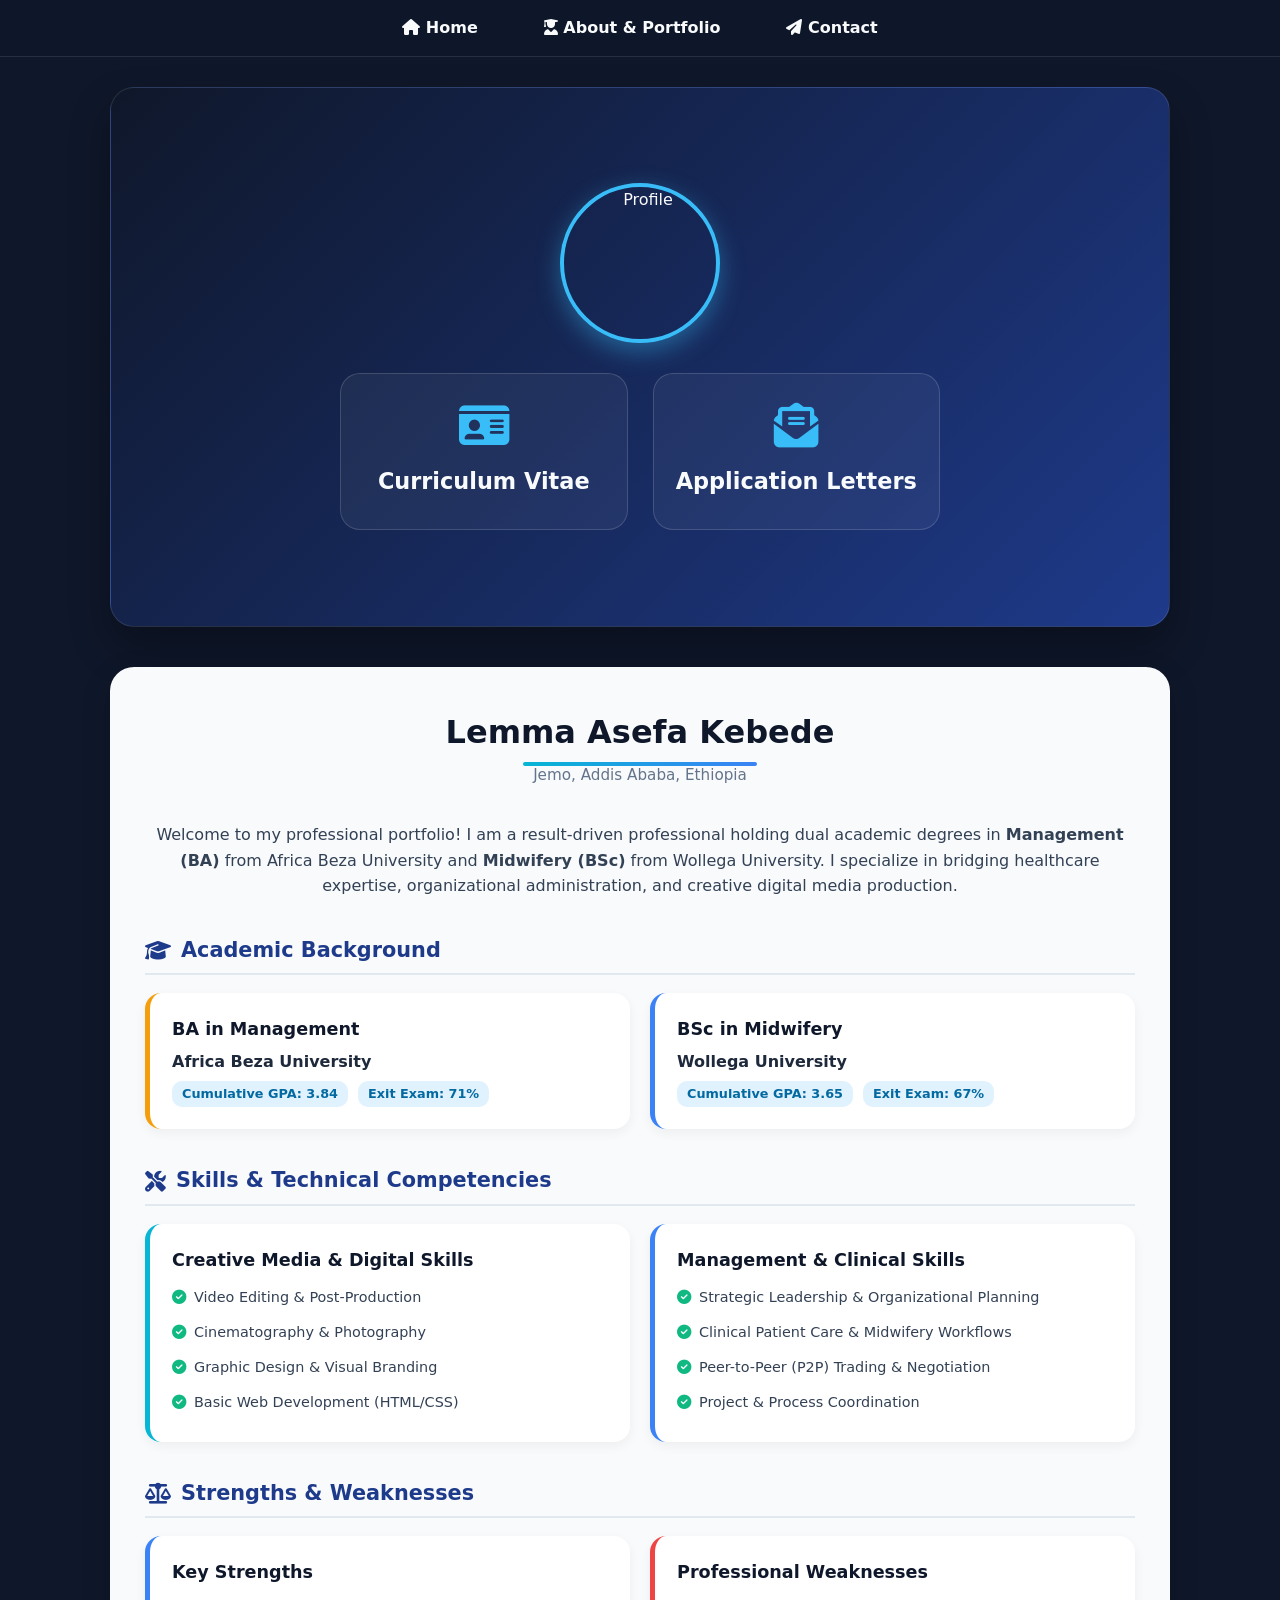
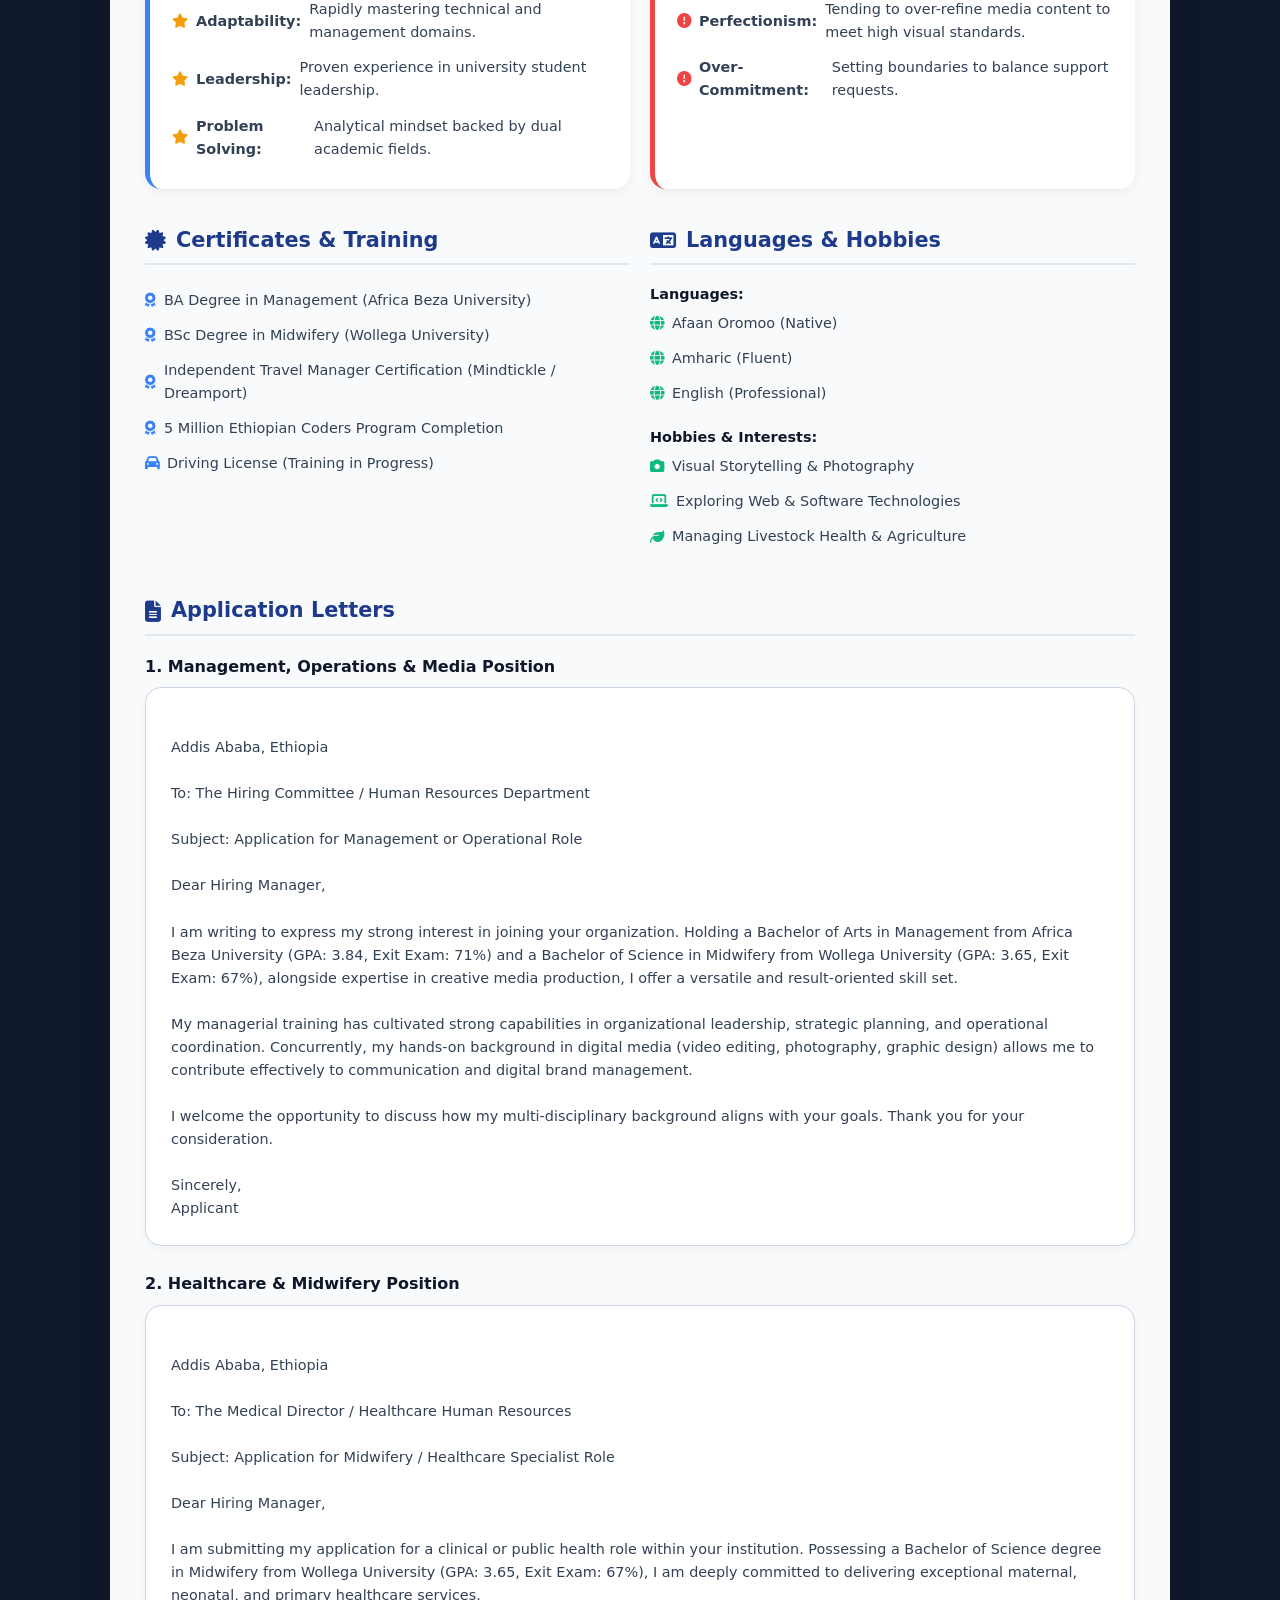
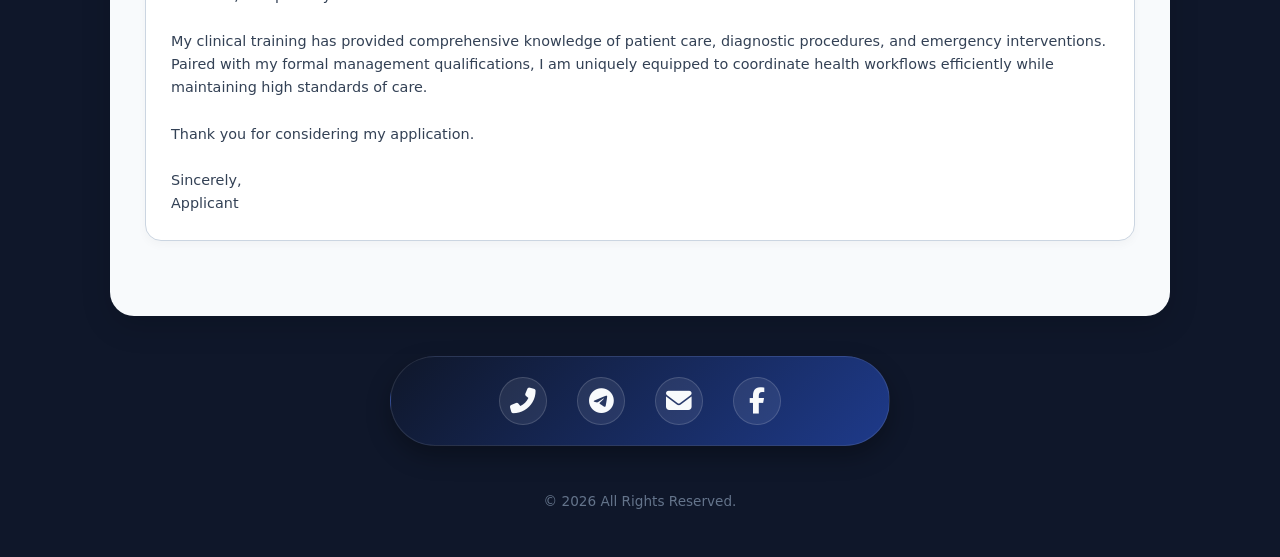
==== commit f4da3849: "Add files via upload" ====
--- a/index.html
+++ b/index.html
@@ -70,7 +70,7 @@
 
         /* HOME SECTION */
         #home {
-            min-height: 65vh;
+            min-height: 60vh;
             display: flex;
             flex-direction: column;
             justify-content: center;
@@ -86,41 +86,28 @@
         }
 
         .profile-img {
-            width: 150px;
-            height: 150px;
+            width: 160px;
+            height: 160px;
             border-radius: 50%;
             object-fit: cover;
             border: 4px solid #38bdf8;
             box-shadow: 0 8px 25px rgba(56, 189, 248, 0.4);
-            margin-bottom: 15px;
-        }
-
-        /* Subtitle sarara tokko qofa irratti fit akka ta'uuf */
-        .hero-subtitle {
-            font-size: 0.95rem;
-            color: #38bdf8;
-            white-space: nowrap;
-            overflow: hidden;
-            text-overflow: ellipsis;
-            max-width: 100%;
             margin-bottom: 30px;
-            font-weight: 600;
-            letter-spacing: 0.5px;
         }
 
         /* 2 Big Clickable Cards */
         .home-cards {
             display: grid;
-            grid-template-columns: repeat(auto-fit, minmax(250px, 1fr));
+            grid-template-columns: repeat(auto-fit, minmax(240px, 1fr));
             gap: 25px;
             width: 100%;
-            max-width: 700px;
+            max-width: 600px;
         }
 
         .click-card {
             background: rgba(255, 255, 255, 0.05);
             border: 1px solid rgba(255, 255, 255, 0.15);
-            padding: 25px 20px;
+            padding: 30px 20px;
             border-radius: 20px;
             color: var(--text-light);
             text-decoration: none;
@@ -131,8 +118,8 @@
         }
 
         .click-card i {
-            font-size: 2.5rem;
-            margin-bottom: 12px;
+            font-size: 2.8rem;
+            margin-bottom: 15px;
             color: #38bdf8;
         }
 
@@ -144,13 +131,7 @@
         }
 
         .click-card h3 {
-            font-size: 1.3rem;
-            margin-bottom: 6px;
-        }
-
-        .click-card p {
-            font-size: 0.85rem;
-            color: #cbd5e1;
+            font-size: 1.4rem;
         }
 
         /* SECTION STYLING */
@@ -307,7 +288,6 @@
         }
 
         @media (max-width: 600px) {
-            .hero-subtitle { font-size: 0.8rem; }
             .contact-card-inline { gap: 15px; padding: 15px 20px; }
             .icon-btn { font-size: 1.3rem; width: 40px; height: 40px; }
         }
@@ -329,21 +309,16 @@
         <!-- 1. HOME SECTION -->
         <section id="home">
             <img src="SIIF8310.JPG" alt="Profile" class="profile-img">
-            
-            <!-- Mata Duree Sarara Tokko Qofa Irratti (No Wrap / Truncated) -->
-            <p class="hero-subtitle">BA in Management | BSc in Midwifery | Creative Media Specialist & Digital Strategist</p>
-
-            <!-- 2 CLICKABLE CARDS -->
+
+            <!-- 2 CLICKABLE CARDS (NO SUBTITLE / NO TEXT DESCRIPTIONS) -->
             <div class="home-cards">
                 <a href="#cv-details" class="click-card">
                     <i class="fas fa-id-card"></i>
                     <h3>Curriculum Vitae</h3>
-                    <p>Education, GPA, Skills, Strengths, Certificates & Hobbies</p>
                 </a>
                 <a href="#applications" class="click-card">
                     <i class="fas fa-envelope-open-text"></i>
                     <h3>Application Letters</h3>
-                    <p>Professional Cover Letters for Management & Healthcare</p>
                 </a>
             </div>
         </section>
@@ -351,7 +326,7 @@
         <!-- 2. ABOUT ME & PORTFOLIO SECTION -->
         <section id="about" class="main-section">
             
-            <!-- MAQAA KEE IDDOO TOKKO QOFA (DEFINITION ABOUT ME KEESSATTI) -->
+            <!-- DEFINITION ABOUT ME KEESSATTI -->
             <div class="section-header">
                 <h2>Lemma Asefa Kebede</h2>
                 <p style="color: #64748b; font-size: 0.95rem; margin-top: 5px;">Jemo, Addis Ababa, Ethiopia</p>
@@ -510,7 +485,7 @@
             </div>
         </section>
 
-        <!-- 3. CONTACT SECTION - SARARA TOKKO QOFA (ICONS ONLY) -->
+        <!-- 3. CONTACT SECTION -->
         <section id="contact">
             <div class="contact-card-inline">
                 <a href="tel:0909506573" class="icon-btn" title="Call Me">
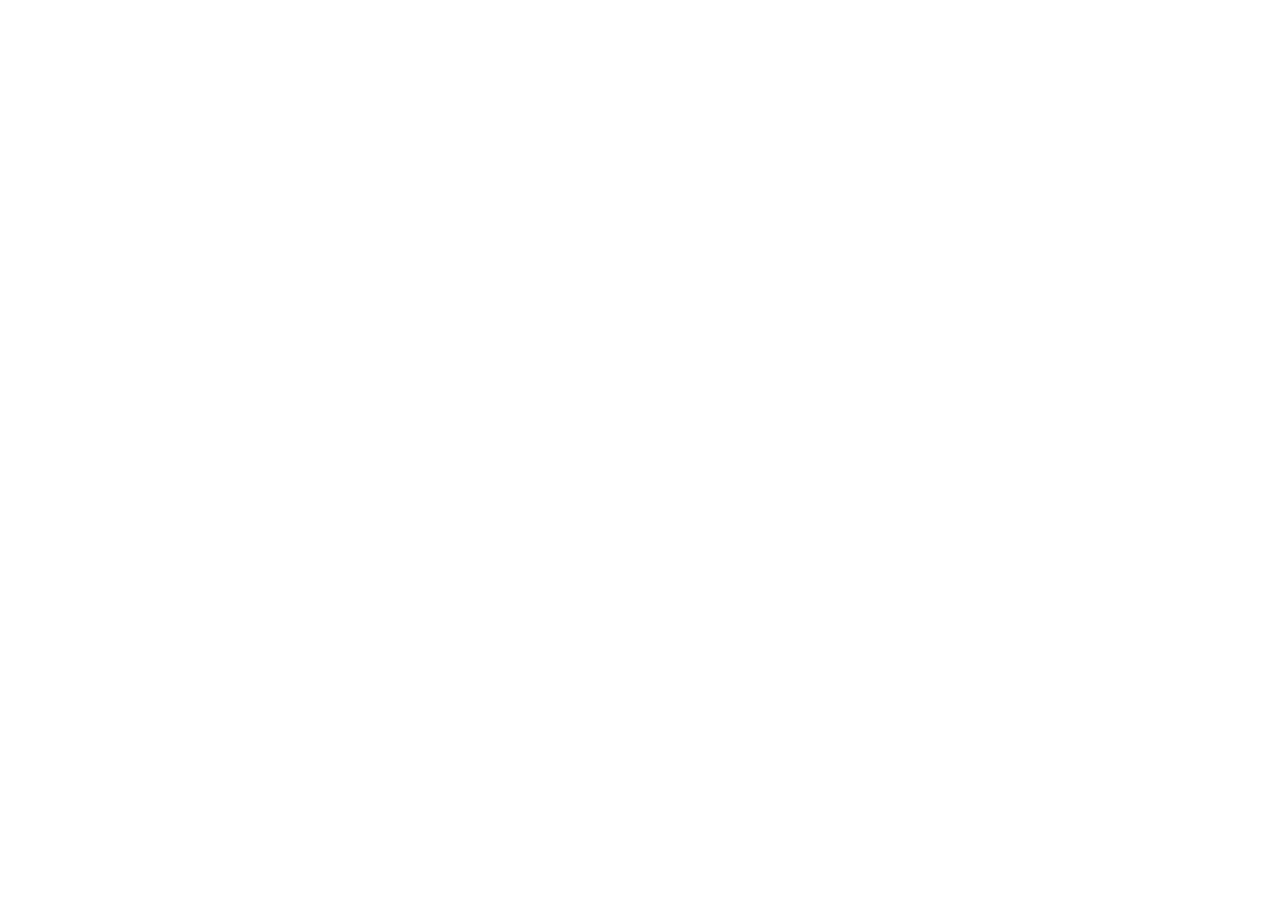
==== commit 0de35f17: "Add files via upload" ====
--- a/index.html
+++ b/index.html
@@ -3,16 +3,29 @@
 <head>
     <meta charset="UTF-8">
     <meta name="viewport" content="width=device-width, initial-scale=1.0">
-    <title>Professional Portfolio</title>
-    <link rel="stylesheet" href="https://cdnjs.cloudflare.com/ajax/libs/font-awesome/6.4.0/css/all.min.css">
+    <meta http-equiv="X-UA-Compatible" content="IE=edge">
+    <meta http-equiv="Content-Security-Policy" content="block-all-mixed-content; upgrade-insecure-requests">
+    
+    <title>Lemma Asefa Kebede</title>
+    
+    <!-- Secure CDN Imports via HTTPS -->
+    <link rel="preconnect" href="https://cdnjs.cloudflare.com" crossorigin>
+    <link rel="stylesheet" href="https://cdnjs.cloudflare.com/ajax/libs/font-awesome/6.4.0/css/all.min.css" integrity="sha512-iecdLmaskl7CVkqkXNQ/ZH/XLlvWZOJyj7Yy7tcenmpD1ypASozpmT/E0iPtmFIB46ZmdtAc9eNBvH0H/ZpiBw==" crossorigin="anonymous" referrerpolicy="no-referrer" />
+
     <style>
         :root {
             --primary-grad: linear-gradient(135deg, #0f172a 0%, #1e3a8a 100%);
             --accent-grad: linear-gradient(135deg, #06b6d4 0%, #3b82f6 100%);
-            --gold-grad: linear-gradient(135deg, #f59e0b 0%, #d97706 100%);
             --bg-color: #0f172a;
+            --card-bg: #f8fafc;
             --text-dark: #1e293b;
             --text-light: #f8fafc;
+        }
+
+        body.dark-theme {
+            --bg-color: #020617;
+            --card-bg: #0f172a;
+            --text-dark: #f8fafc;
         }
 
         * {
@@ -20,13 +33,16 @@
             margin: 0;
             padding: 0;
             font-family: 'Segoe UI', system-ui, -apple-system, sans-serif;
-            scroll-behavior: smooth;
         }
 
         body {
             background-color: var(--bg-color);
             color: var(--text-dark);
             line-height: 1.6;
+            min-height: 100vh;
+            display: flex;
+            flex-direction: column;
+            transition: background-color 0.4s ease, color 0.4s ease;
         }
 
         /* Navigation Bar */
@@ -37,35 +53,75 @@
             top: 0;
             z-index: 1000;
             border-bottom: 1px solid rgba(255, 255, 255, 0.1);
+            display: flex;
+            justify-content: space-between;
+            align-items: center;
+            padding: 12px 40px;
         }
 
         nav ul {
             display: flex;
             justify-content: center;
             list-style: none;
-            padding: 15px 0;
-            gap: 30px;
+            gap: 15px;
         }
 
         nav ul li a {
             color: var(--text-light);
             text-decoration: none;
             font-weight: 700;
-            font-size: 1rem;
+            font-size: 0.95rem;
             transition: all 0.3s;
-            padding: 8px 18px;
+            padding: 8px 16px;
             border-radius: 20px;
-        }
-
-        nav ul li a:hover {
+            cursor: pointer;
+        }
+
+        nav ul li a.active, nav ul li a:hover {
             background: var(--accent-grad);
             box-shadow: 0 4px 15px rgba(6, 182, 212, 0.4);
         }
 
+        /* Dark Mode Toggle */
+        .theme-toggle {
+            background: rgba(255, 255, 255, 0.1);
+            border: 1px solid rgba(255, 255, 255, 0.2);
+            color: var(--text-light);
+            padding: 8px 15px;
+            border-radius: 20px;
+            cursor: pointer;
+            font-weight: 600;
+            display: flex;
+            align-items: center;
+            gap: 8px;
+            transition: all 0.3s;
+        }
+
+        .theme-toggle:hover {
+            background: rgba(255, 255, 255, 0.25);
+        }
+
         .container {
-            max-width: 1100px;
-            margin: 0 auto;
-            padding: 30px 20px;
+            max-width: 1000px;
+            margin: 20px auto;
+            padding: 0 20px;
+            flex: 1;
+            width: 100%;
+        }
+
+        /* PAGE TAB SECTIONS (Single view setup) */
+        .tab-content {
+            display: none;
+            animation: fadeIn 0.4s ease-in-out forwards;
+        }
+
+        .tab-content.active {
+            display: block;
+        }
+
+        @keyframes fadeIn {
+            from { opacity: 0; transform: translateY(10px); }
+            to { opacity: 1; transform: translateY(0); }
         }
 
         /* HOME SECTION */
@@ -80,77 +136,89 @@
             border-radius: 24px;
             padding: 40px 20px;
             box-shadow: 0 20px 40px rgba(0,0,0,0.3);
-            margin-bottom: 40px;
             color: var(--text-light);
             border: 1px solid rgba(255,255,255,0.1);
         }
 
-        .profile-img {
+        .user-avatar {
             width: 160px;
             height: 160px;
             border-radius: 50%;
             object-fit: cover;
             border: 4px solid #38bdf8;
             box-shadow: 0 8px 25px rgba(56, 189, 248, 0.4);
+            margin-bottom: 20px;
+            transition: transform 0.3s ease;
+        }
+
+        .user-avatar:hover {
+            transform: scale(1.05);
+        }
+
+        .welcome-msg {
+            font-size: 1.25rem;
+            font-weight: 600;
             margin-bottom: 30px;
-        }
-
-        /* 2 Big Clickable Cards */
+            color: #38bdf8;
+            background: rgba(255, 255, 255, 0.08);
+            padding: 10px 20px;
+            border-radius: 30px;
+            border: 1px solid rgba(255, 255, 255, 0.15);
+        }
+
+        /* CLICKABLE CARDS */
         .home-cards {
             display: grid;
-            grid-template-columns: repeat(auto-fit, minmax(240px, 1fr));
-            gap: 25px;
+            grid-template-columns: repeat(auto-fit, minmax(220px, 1fr));
+            gap: 20px;
             width: 100%;
-            max-width: 600px;
+            max-width: 550px;
         }
 
         .click-card {
             background: rgba(255, 255, 255, 0.05);
             border: 1px solid rgba(255, 255, 255, 0.15);
-            padding: 30px 20px;
+            padding: 25px 15px;
             border-radius: 20px;
             color: var(--text-light);
             text-decoration: none;
-            transition: all 0.4s ease;
+            transition: all 0.3s ease;
             display: flex;
             flex-direction: column;
             align-items: center;
+            cursor: pointer;
         }
 
         .click-card i {
-            font-size: 2.8rem;
-            margin-bottom: 15px;
+            font-size: 2.5rem;
+            margin-bottom: 12px;
             color: #38bdf8;
         }
 
         .click-card:hover {
-            transform: translateY(-6px);
+            transform: translateY(-5px);
             background: rgba(255, 255, 255, 0.15);
-            box-shadow: 0 12px 25px rgba(56, 189, 248, 0.3);
+            box-shadow: 0 10px 20px rgba(56, 189, 248, 0.3);
             border-color: #38bdf8;
         }
 
-        .click-card h3 {
-            font-size: 1.4rem;
-        }
-
-        /* SECTION STYLING */
+        /* MAIN SECTION STYLING */
         .main-section {
-            background: #f8fafc;
+            background: var(--card-bg);
             border-radius: 24px;
-            padding: 40px 35px;
-            margin-bottom: 40px;
+            padding: 35px 30px;
             box-shadow: 0 10px 30px rgba(0,0,0,0.15);
+            transition: background-color 0.4s ease;
         }
 
         .section-header {
             text-align: center;
-            margin-bottom: 35px;
+            margin-bottom: 30px;
         }
 
         .section-header h2 {
             font-size: 2rem;
-            color: #0f172a;
+            color: var(--text-dark);
             position: relative;
             display: inline-block;
         }
@@ -167,43 +235,37 @@
         }
 
         .detail-block {
-            margin-bottom: 35px;
+            margin-bottom: 30px;
         }
 
         .detail-title {
-            font-size: 1.3rem;
-            color: #1e3a8a;
-            margin-bottom: 18px;
+            font-size: 1.25rem;
+            color: #3b82f6;
+            margin-bottom: 15px;
             display: flex;
             align-items: center;
             gap: 10px;
-            border-bottom: 2px solid #e2e8f0;
+            border-bottom: 2px solid rgba(226, 232, 240, 0.2);
             padding-bottom: 6px;
         }
 
         .grid-2 {
             display: grid;
-            grid-template-columns: repeat(auto-fit, minmax(280px, 1fr));
+            grid-template-columns: repeat(auto-fit, minmax(260px, 1fr));
             gap: 20px;
         }
 
         .feature-card {
-            background: #ffffff;
-            padding: 22px;
+            background: rgba(255, 255, 255, 0.03);
+            padding: 20px;
             border-radius: 16px;
             border-left: 5px solid #3b82f6;
-            box-shadow: 0 4px 12px rgba(0,0,0,0.05);
+            box-shadow: 0 4px 12px rgba(0,0,0,0.04);
         }
 
         .feature-card.gold { border-left-color: #f59e0b; }
         .feature-card.teal { border-left-color: #06b6d4; }
         .feature-card.red { border-left-color: #ef4444; }
-
-        .feature-card h4 {
-            font-size: 1.1rem;
-            color: #0f172a;
-            margin-bottom: 6px;
-        }
 
         .stat-badge {
             display: inline-block;
@@ -218,13 +280,13 @@
         }
 
         .letter-box {
-            background: #ffffff;
-            border: 1px solid #cbd5e1;
-            padding: 25px;
+            background: rgba(255, 255, 255, 0.03);
+            border: 1px solid rgba(203, 213, 225, 0.3);
+            padding: 20px;
             border-radius: 16px;
             white-space: pre-line;
             font-size: 0.9rem;
-            color: #334155;
+            color: var(--text-dark);
             box-shadow: 0 4px 10px rgba(0,0,0,0.03);
         }
 
@@ -233,17 +295,15 @@
         }
 
         .skills-list li {
-            padding: 6px 0;
+            padding: 5px 0;
             display: flex;
             align-items: center;
             gap: 8px;
-            color: #334155;
-            font-size: 0.9rem;
-        }
-
-        .skills-list li i { color: #10b981; }
-
-        /* CONTACT SECTION - SARARA TOKKO QOFA (ICONS ONLY) */
+            color: var(--text-dark);
+            font-size: 0.92rem;
+        }
+
+        /* CONTACT SECTION - ICONS ONLY */
         .contact-card-inline {
             background: var(--primary-grad);
             padding: 20px 30px;
@@ -254,8 +314,8 @@
             gap: 30px;
             box-shadow: 0 10px 25px rgba(0,0,0,0.3);
             border: 1px solid rgba(255,255,255,0.1);
-            max-width: 500px;
-            margin: 0 auto 30px auto;
+            max-width: 450px;
+            margin: 40px auto;
         }
 
         .icon-btn {
@@ -285,9 +345,11 @@
             color: #64748b;
             padding: 15px 0;
             font-size: 0.85rem;
+            margin-top: auto;
         }
 
         @media (max-width: 600px) {
+            nav { padding: 10px 15px; }
             .contact-card-inline { gap: 15px; padding: 15px 20px; }
             .icon-btn { font-size: 1.3rem; width: 40px; height: 40px; }
         }
@@ -298,49 +360,106 @@
     <!-- NAVIGATION BAR -->
     <nav>
         <ul>
-            <li><a href="#home"><i class="fas fa-home"></i> Home</a></li>
-            <li><a href="#about"><i class="fas fa-user-graduate"></i> About & Portfolio</a></li>
-            <li><a href="#contact"><i class="fas fa-paper-plane"></i> Contact</a></li>
+            <li><a onclick="switchTab('home')" id="nav-home" class="active"><i class="fas fa-home"></i> Home</a></li>
+            <li><a onclick="switchTab('about')" id="nav-about"><i class="fas fa-user-circle"></i> About Me</a></li>
+            <li><a onclick="switchTab('cv')" id="nav-cv"><i class="fas fa-id-card"></i> CV & Applications</a></li>
+            <li><a onclick="switchTab('contact')" id="nav-contact"><i class="fas fa-paper-plane"></i> Contact</a></li>
         </ul>
+        <button class="theme-toggle" id="themeBtn">
+            <i class="fas fa-moon"></i> <span>Dark</span>
+        </button>
     </nav>
 
     <div class="container">
 
-        <!-- 1. HOME SECTION -->
-        <section id="home">
-            <img src="SIIF8310.JPG" alt="Profile" class="profile-img">
-
-            <!-- 2 CLICKABLE CARDS (NO SUBTITLE / NO TEXT DESCRIPTIONS) -->
+        <!-- 1. HOME TAB -->
+        <section id="home" class="tab-content active">
+            <img src="SIIF8310.JPG" alt="Lemma Asefa Kebede" class="user-avatar">
+
+            <!-- Welcome Message -->
+            <div class="welcome-msg">
+                ✨ Baga nagaan gara CV fi Application Letter koo ilaaluu dhuftan! 🙏
+            </div>
+
             <div class="home-cards">
-                <a href="#cv-details" class="click-card">
+                <div onclick="switchTab('cv')" class="click-card">
                     <i class="fas fa-id-card"></i>
-                    <h3>Curriculum Vitae</h3>
-                </a>
-                <a href="#applications" class="click-card">
+                    <h3>Curriculum Vitae 📄</h3>
+                </div>
+                <div onclick="switchTab('cv')" class="click-card">
                     <i class="fas fa-envelope-open-text"></i>
-                    <h3>Application Letters</h3>
-                </a>
+                    <h3>Application Letters ✉️</h3>
+                </div>
             </div>
         </section>
 
-        <!-- 2. ABOUT ME & PORTFOLIO SECTION -->
-        <section id="about" class="main-section">
-            
-            <!-- DEFINITION ABOUT ME KEESSATTI -->
+        <!-- 2. ABOUT ME TAB -->
+        <section id="about" class="tab-content main-section">
             <div class="section-header">
-                <h2>Lemma Asefa Kebede</h2>
-                <p style="color: #64748b; font-size: 0.95rem; margin-top: 5px;">Jemo, Addis Ababa, Ethiopia</p>
-            </div>
-
+                <h2>Lemma Asefa Kebede 👤</h2>
+                <p style="color: #64748b; font-size: 0.95rem; margin-top: 5px;">📍 Jemo, Addis Ababa, Ethiopia</p>
+            </div>
+
+            <!-- STRENGTHS & WEAKNESSES (LIST ONLY) -->
             <div class="detail-block">
-                <p style="font-size: 1rem; color: #334155; margin-bottom: 20px; text-align: center;">
-                    Welcome to my professional portfolio! I am a result-driven professional holding dual academic degrees in <strong>Management (BA)</strong> from Africa Beza University and <strong>Midwifery (BSc)</strong> from Wollega University. I specialize in bridging healthcare expertise, organizational administration, and creative digital media production.
-                </p>
-            </div>
-
-            <!-- CV DETAILS -->
-            <div id="cv-details" class="detail-block">
-                <h3 class="detail-title"><i class="fas fa-graduation-cap"></i> Academic Background</h3>
+                <h3 class="detail-title"><i class="fas fa-balance-scale"></i> Strengths & Weaknesses ⚡</h3>
+                <div class="grid-2">
+                    <div class="feature-card gold">
+                        <h4 style="margin-bottom: 10px;">💪 Strengths</h4>
+                        <ul class="skills-list">
+                            <li>⚡ Fast Learner & Adaptable</li>
+                            <li>⚡ Strong Leadership Skills</li>
+                            <li>⚡ Problem Solving Ability</li>
+                            <li>⚡ Result-Oriented & Dedicated</li>
+                            <li>⚡ Multi-disciplinary Expertise</li>
+                        </ul>
+                    </div>
+                    <div class="feature-card red">
+                        <h4 style="margin-bottom: 10px;">⚠️ Weaknesses</h4>
+                        <ul class="skills-list">
+                            <li>⚡ Perfectionism in Media Projects</li>
+                            <li>⚡ Over-commitment to Tasks</li>
+                        </ul>
+                    </div>
+                </div>
+            </div>
+
+            <!-- LANGUAGES & HOBBIES -->
+            <div class="detail-block">
+                <div class="grid-2">
+                    <div class="feature-card teal">
+                        <h3 class="detail-title"><i class="fas fa-language"></i> Languages 🗣️</h3>
+                        <ul class="skills-list">
+                            <li>🌐 <strong>Afaan Oromoo:</strong> Native 📌</li>
+                            <li>🌐 <strong>Amharic:</strong> Intermediary 🟡</li>
+                            <li>🌐 <strong>English:</strong> Intermediary 🟡</li>
+                        </ul>
+                    </div>
+                    <div class="feature-card">
+                        <h3 class="detail-title"><i class="fas fa-heart"></i> Hobbies & Interests 🎯</h3>
+                        <ul class="skills-list">
+                            <li>📚 Reading</li>
+                            <li>🤝 Relationship & Socializing</li>
+                            <li>🚶‍♂️ Walking</li>
+                            <li>💡 Practicing New Things</li>
+                            <li>🙋‍♂️ Voluntary Work</li>
+                            <li>📸 Photography & Videography</li>
+                            <li>🌾 Livestock Care & Agriculture</li>
+                        </ul>
+                    </div>
+                </div>
+            </div>
+        </section>
+
+        <!-- 3. CV & APPLICATION LETTERS TAB -->
+        <section id="cv" class="tab-content main-section">
+            <div class="section-header">
+                <h2>Curriculum Vitae & Letters 📜</h2>
+            </div>
+
+            <!-- ACADEMIC BACKGROUND -->
+            <div class="detail-block">
+                <h3 class="detail-title"><i class="fas fa-graduation-cap"></i> Education 🎓</h3>
                 <div class="grid-2">
                     <div class="feature-card gold">
                         <h4>BA in Management</h4>
@@ -363,151 +482,137 @@
 
             <!-- SKILLS -->
             <div class="detail-block">
-                <h3 class="detail-title"><i class="fas fa-tools"></i> Skills & Technical Competencies</h3>
+                <h3 class="detail-title"><i class="fas fa-tools"></i> Skills & Competencies 🛠️</h3>
                 <div class="grid-2">
                     <div class="feature-card teal">
-                        <h4>Creative Media & Digital Skills</h4>
+                        <h4>Digital & Creative Skills</h4>
                         <ul class="skills-list">
-                            <li><i class="fas fa-check-circle"></i> Video Editing & Post-Production</li>
-                            <li><i class="fas fa-check-circle"></i> Cinematography & Photography</li>
-                            <li><i class="fas fa-check-circle"></i> Graphic Design & Visual Branding</li>
-                            <li><i class="fas fa-check-circle"></i> Basic Web Development (HTML/CSS)</li>
+                            <li><i class="fas fa-check-circle" style="color: #10b981;"></i> Video Editing & Post-Production</li>
+                            <li><i class="fas fa-check-circle" style="color: #10b981;"></i> Cinematography & Photography</li>
+                            <li><i class="fas fa-check-circle" style="color: #10b981;"></i> Graphic Design & Visual Branding</li>
+                            <li><i class="fas fa-check-circle" style="color: #10b981;"></i> Basic Web Development</li>
                         </ul>
                     </div>
                     <div class="feature-card">
-                        <h4>Management & Clinical Skills</h4>
+                        <h4>Management & Clinical</h4>
                         <ul class="skills-list">
-                            <li><i class="fas fa-check-circle"></i> Strategic Leadership & Organizational Planning</li>
-                            <li><i class="fas fa-check-circle"></i> Clinical Patient Care & Midwifery Workflows</li>
-                            <li><i class="fas fa-check-circle"></i> Peer-to-Peer (P2P) Trading & Negotiation</li>
-                            <li><i class="fas fa-check-circle"></i> Project & Process Coordination</li>
+                            <li><i class="fas fa-check-circle" style="color: #10b981;"></i> Strategic Leadership & Coordination</li>
+                            <li><i class="fas fa-check-circle" style="color: #10b981;"></i> Clinical Healthcare & Midwifery</li>
+                            <li><i class="fas fa-check-circle" style="color: #10b981;"></i> P2P Trading & Negotiation</li>
                         </ul>
                     </div>
                 </div>
             </div>
 
-            <!-- STRENGTHS & WEAKNESSES -->
-            <div class="detail-block">
-                <h3 class="detail-title"><i class="fas fa-balance-scale"></i> Strengths & Weaknesses</h3>
-                <div class="grid-2">
-                    <div class="feature-card">
-                        <h4>Key Strengths</h4>
-                        <ul class="skills-list">
-                            <li><i class="fas fa-star" style="color: #f59e0b;"></i> <strong>Adaptability:</strong> Rapidly mastering technical and management domains.</li>
-                            <li><i class="fas fa-star" style="color: #f59e0b;"></i> <strong>Leadership:</strong> Proven experience in university student leadership.</li>
-                            <li><i class="fas fa-star" style="color: #f59e0b;"></i> <strong>Problem Solving:</strong> Analytical mindset backed by dual academic fields.</li>
-                        </ul>
-                    </div>
-                    <div class="feature-card red">
-                        <h4>Professional Weaknesses</h4>
-                        <ul class="skills-list">
-                            <li><i class="fas fa-exclamation-circle" style="color: #ef4444;"></i> <strong>Perfectionism:</strong> Tending to over-refine media content to meet high visual standards.</li>
-                            <li><i class="fas fa-exclamation-circle" style="color: #ef4444;"></i> <strong>Over-Commitment:</strong> Setting boundaries to balance support requests.</li>
-                        </ul>
-                    </div>
-                </div>
-            </div>
-
-            <!-- CERTIFICATES & LANGUAGES -->
-            <div class="detail-block">
-                <div class="grid-2">
-                    <div>
-                        <h3 class="detail-title"><i class="fas fa-certificate"></i> Certificates & Training</h3>
-                        <ul class="skills-list">
-                            <li><i class="fas fa-award" style="color: #3b82f6;"></i> BA Degree in Management (Africa Beza University)</li>
-                            <li><i class="fas fa-award" style="color: #3b82f6;"></i> BSc Degree in Midwifery (Wollega University)</li>
-                            <li><i class="fas fa-award" style="color: #3b82f6;"></i> Independent Travel Manager Certification (Mindtickle / Dreamport)</li>
-                            <li><i class="fas fa-award" style="color: #3b82f6;"></i> 5 Million Ethiopian Coders Program Completion</li>
-                            <li><i class="fas fa-car" style="color: #3b82f6;"></i> Driving License (Training in Progress)</li>
-                        </ul>
-                    </div>
-                    <div>
-                        <h3 class="detail-title"><i class="fas fa-language"></i> Languages & Hobbies</h3>
-                        <p style="font-size: 0.9rem; font-weight: 700; color: #0f172a;">Languages:</p>
-                        <ul class="skills-list" style="margin-bottom: 15px;">
-                            <li><i class="fas fa-globe"></i> Afaan Oromoo (Native)</li>
-                            <li><i class="fas fa-globe"></i> Amharic (Fluent)</li>
-                            <li><i class="fas fa-globe"></i> English (Professional)</li>
-                        </ul>
-                        <p style="font-size: 0.9rem; font-weight: 700; color: #0f172a;">Hobbies & Interests:</p>
-                        <ul class="skills-list">
-                            <li><i class="fas fa-camera"></i> Visual Storytelling & Photography</li>
-                            <li><i class="fas fa-laptop-code"></i> Exploring Web & Software Technologies</li>
-                            <li><i class="fas fa-leaf"></i> Managing Livestock Health & Agriculture</li>
-                        </ul>
-                    </div>
-                </div>
-            </div>
-
             <!-- APPLICATION LETTERS -->
-            <div id="applications" class="detail-block" style="margin-top: 40px;">
-                <h3 class="detail-title"><i class="fas fa-file-alt"></i> Application Letters</h3>
+            <div class="detail-block" style="margin-top: 30px;">
+                <h3 class="detail-title"><i class="fas fa-file-alt"></i> Application Letters ✉️</h3>
                 
-                <h4 style="margin-bottom: 8px; color: #0f172a;">1. Management, Operations & Media Position</h4>
+                <h4 style="margin-bottom: 8px; color: var(--text-dark);">1. Management & Operations Role</h4>
                 <div class="letter-box">
 Addis Ababa, Ethiopia
 
-To: The Hiring Committee / Human Resources Department
+To: The Hiring Committee / HR Department
 
 Subject: Application for Management or Operational Role
 
 Dear Hiring Manager,
 
-I am writing to express my strong interest in joining your organization. Holding a Bachelor of Arts in Management from Africa Beza University (GPA: 3.84, Exit Exam: 71%) and a Bachelor of Science in Midwifery from Wollega University (GPA: 3.65, Exit Exam: 67%), alongside expertise in creative media production, I offer a versatile and result-oriented skill set.
-
-My managerial training has cultivated strong capabilities in organizational leadership, strategic planning, and operational coordination. Concurrently, my hands-on background in digital media (video editing, photography, graphic design) allows me to contribute effectively to communication and digital brand management.
-
-I welcome the opportunity to discuss how my multi-disciplinary background aligns with your goals. Thank you for your consideration.
+I am writing to express my strong interest in joining your organization. Holding a BA in Management from Africa Beza University (GPA: 3.84, Exit Exam: 71%) and a BSc in Midwifery from Wollega University (GPA: 3.65, Exit Exam: 67%), alongside expertise in digital media production, I offer a versatile and result-oriented skill set.
+
+My managerial background has cultivated strong capabilities in operational planning and leadership. I welcome the opportunity to contribute to your team.
 
 Sincerely,
-Applicant
-                </div>
-
-                <h4 style="margin-top: 25px; margin-bottom: 8px; color: #0f172a;">2. Healthcare & Midwifery Position</h4>
+Lemma Asefa Kebede
+                </div>
+
+                <h4 style="margin-top: 20px; margin-bottom: 8px; color: var(--text-dark);">2. Healthcare & Midwifery Role</h4>
                 <div class="letter-box">
 Addis Ababa, Ethiopia
 
-To: The Medical Director / Healthcare Human Resources
-
-Subject: Application for Midwifery / Healthcare Specialist Role
+To: The Medical Director / HR Department
+
+Subject: Application for Midwifery / Healthcare Role
 
 Dear Hiring Manager,
 
-I am submitting my application for a clinical or public health role within your institution. Possessing a Bachelor of Science degree in Midwifery from Wollega University (GPA: 3.65, Exit Exam: 67%), I am deeply committed to delivering exceptional maternal, neonatal, and primary healthcare services.
-
-My clinical training has provided comprehensive knowledge of patient care, diagnostic procedures, and emergency interventions. Paired with my formal management qualifications, I am uniquely equipped to coordinate health workflows efficiently while maintaining high standards of care.
-
-Thank you for considering my application.
+I am submitting my application for a clinical role within your institution. Possessing a BSc degree in Midwifery from Wollega University (GPA: 3.65, Exit Exam: 67%), I am deeply committed to delivering quality health services.
+
+My clinical training has provided comprehensive skills in patient care and clinical operations. Thank you for considering my application.
 
 Sincerely,
-Applicant
+Lemma Asefa Kebede
                 </div>
             </div>
         </section>
 
-        <!-- 3. CONTACT SECTION -->
-        <section id="contact">
-            <div class="contact-card-inline">
-                <a href="tel:0909506573" class="icon-btn" title="Call Me">
-                    <i class="fas fa-phone-alt"></i>
-                </a>
-                <a href="https://t.me/mylife0950" target="_blank" class="icon-btn" title="Telegram">
-                    <i class="fab fa-telegram-plane"></i>
-                </a>
-                <a href="mailto:asefalemma09@gmail.com" class="icon-btn" title="Email">
-                    <i class="fas fa-envelope"></i>
-                </a>
-                <a href="https://www.facebook.com/profile.php?id=100072173466908" target="_blank" class="icon-btn" title="Facebook">
-                    <i class="fab fa-facebook-f"></i>
-                </a>
+        <!-- 4. CONTACT TAB -->
+        <section id="contact" class="tab-content">
+            <div style="text-align: center; margin-top: 30px;" class="main-section">
+                <h2 style="margin-bottom: 10px;">Get in Touch 📩</h2>
+                <p style="color: #64748b;">Na qunnamsiisuuf icon-oota armaan gadii fayyadamaa:</p>
+                <div class="contact-card-inline">
+                    <a href="tel:0909506573" class="icon-btn" title="Call Me">
+                        <i class="fas fa-phone-alt"></i>
+                    </a>
+                    <a href="https://t.me/mylife0950" target="_blank" rel="noopener noreferrer" class="icon-btn" title="Telegram">
+                        <i class="fab fa-telegram-plane"></i>
+                    </a>
+                    <a href="mailto:asefalemma09@gmail.com" class="icon-btn" title="Email">
+                        <i class="fas fa-envelope"></i>
+                    </a>
+                    <a href="https://www.facebook.com/profile.php?id=100072173466908" target="_blank" rel="noopener noreferrer" class="icon-btn" title="Facebook">
+                        <i class="fab fa-facebook-f"></i>
+                    </a>
+                </div>
             </div>
         </section>
 
         <footer>
-            <p>&copy; 2026 All Rights Reserved.</p>
+            <p>&copy; 2026 Lemma Asefa Kebede. All Rights Reserved.</p>
         </footer>
 
     </div>
 
+    <!-- JAVASCRIPT FOR SINGLE-VIEW TAB SWITCHING -->
+    <script>
+        function switchTab(tabId) {
+            // Hide all tabs
+            const tabs = document.querySelectorAll('.tab-content');
+            tabs.forEach(tab => tab.classList.remove('active'));
+
+            // Remove active class from nav links
+            const navLinks = document.querySelectorAll('nav ul li a');
+            navLinks.forEach(link => link.classList.remove('active'));
+
+            // Show selected tab & set nav active
+            document.getElementById(tabId).classList.add('active');
+            document.getElementById('nav-' + tabId).classList.add('active');
+
+            // Scroll smoothly to top of content
+            window.scrollTo({ top: 0, behavior: 'smooth' });
+        }
+
+        document.addEventListener('DOMContentLoaded', () => {
+            const themeBtn = document.getElementById('themeBtn');
+            const icon = themeBtn.querySelector('i');
+            const span = themeBtn.querySelector('span');
+
+            themeBtn.addEventListener('click', () => {
+                document.body.classList.toggle('dark-theme');
+                if (document.body.classList.contains('dark-theme')) {
+                    icon.className = 'fas fa-sun';
+                    span.textContent = 'Light';
+                } else {
+                    icon.className = 'fas fa-moon';
+                    span.textContent = 'Dark';
+                }
+            });
+
+            if (window.location.protocol === 'http:' && window.location.hostname !== 'localhost' && window.location.hostname !== '127.0.0.1') {
+                window.location.href = window.location.href.replace('http:', 'https:');
+            }
+        });
+    </script>
 </body>
 </html>
